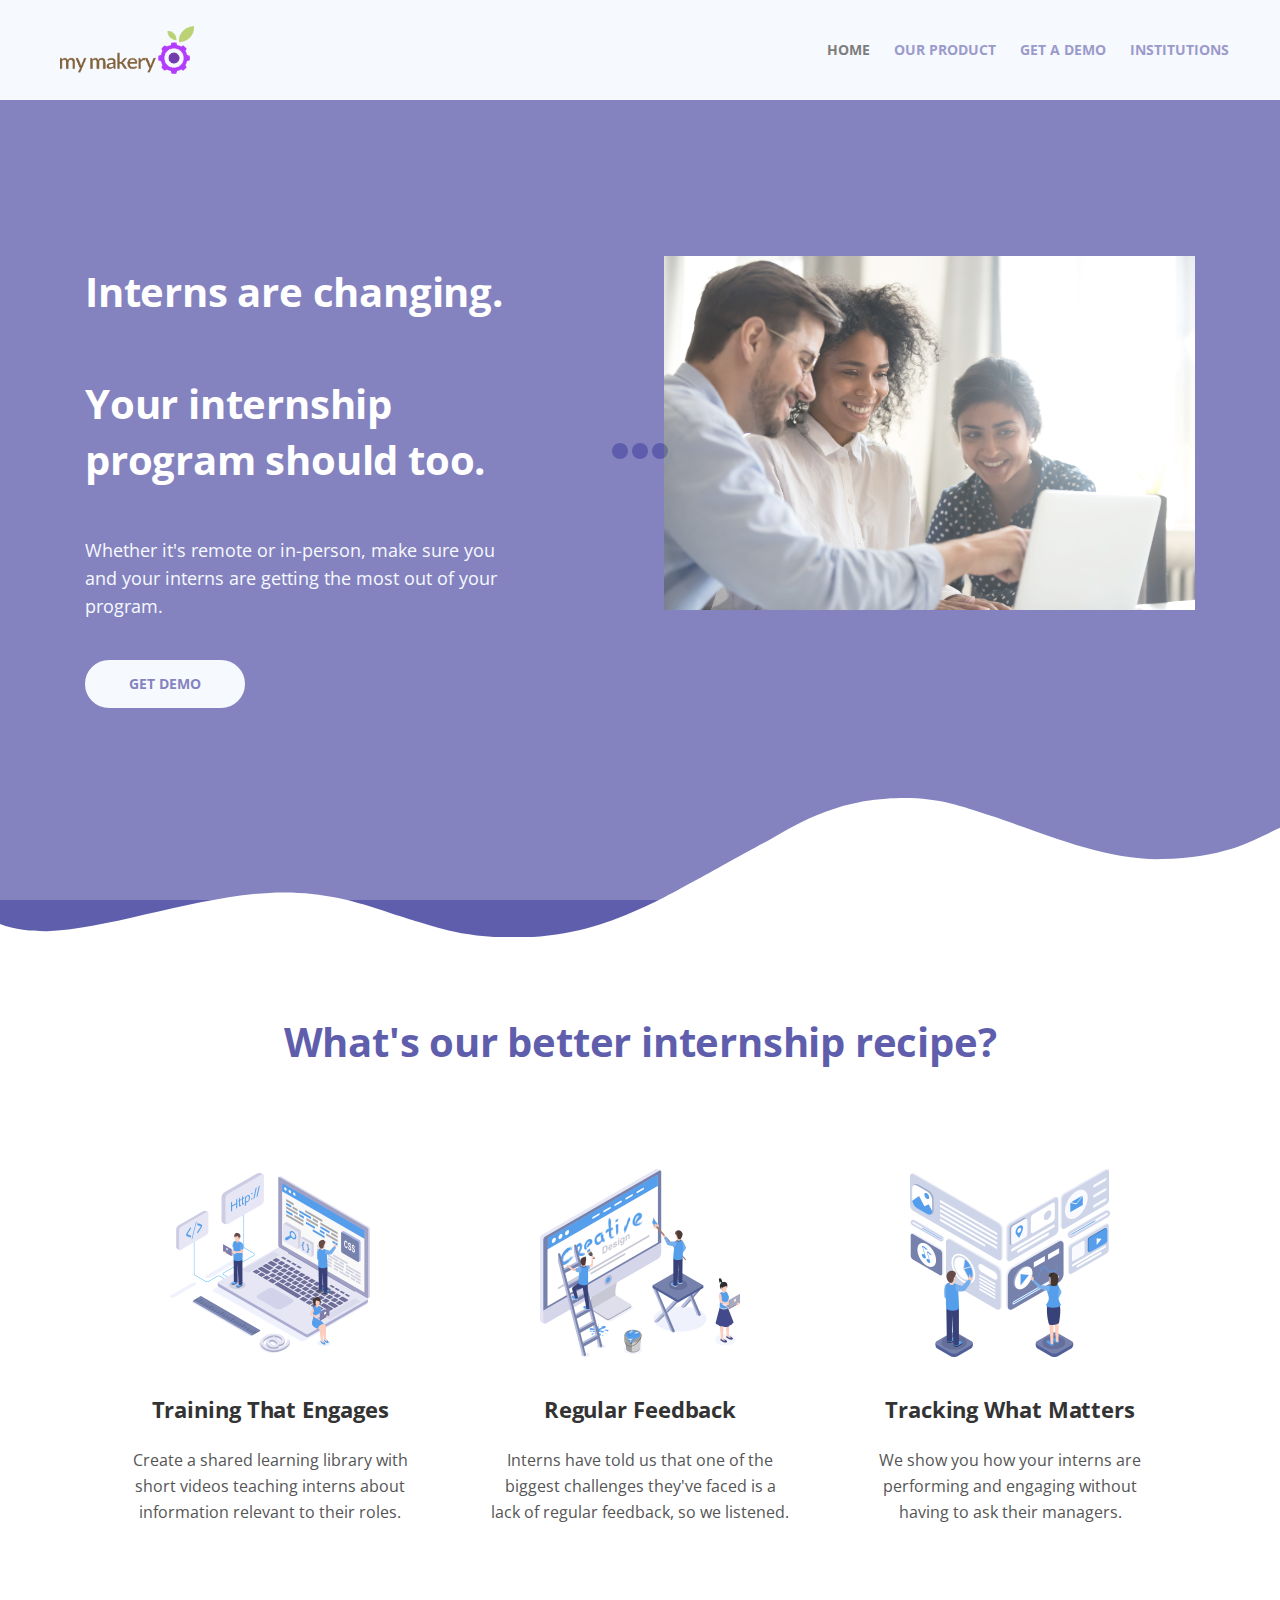
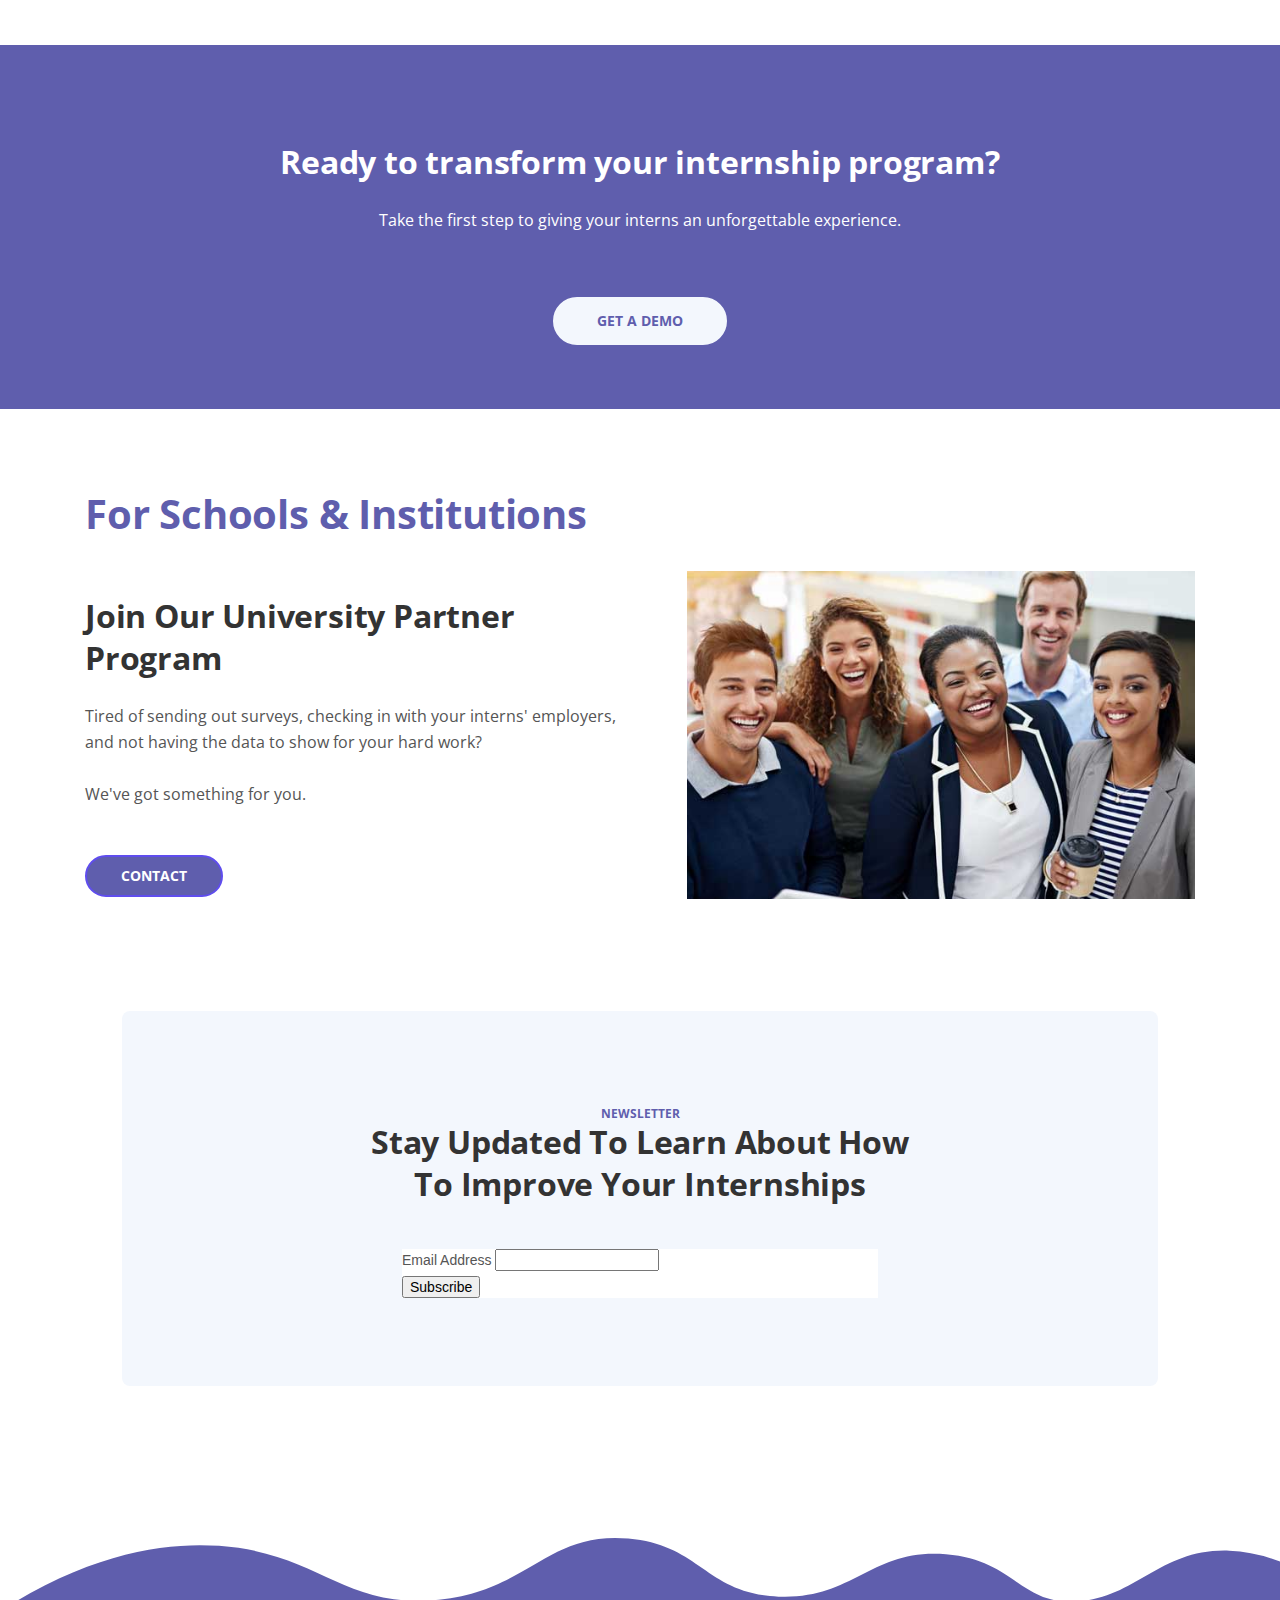
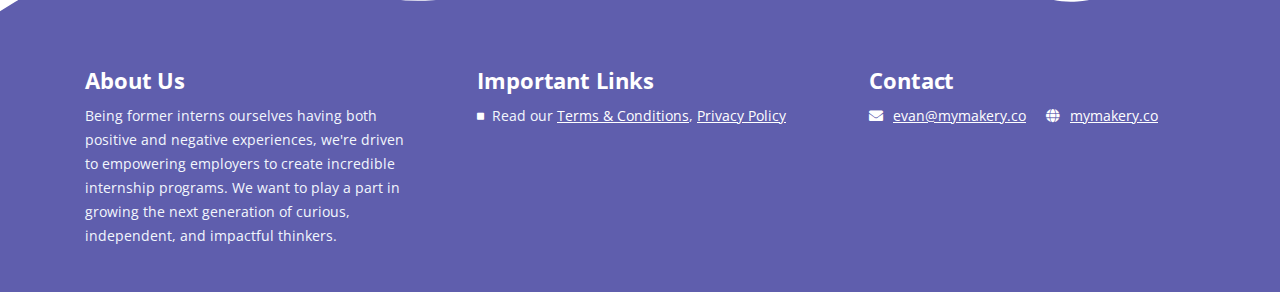
==== index.html @ d1c59707 "updated landing page layout and added new page" ====
<!DOCTYPE html>
<html lang="en">
<head>
    <meta charset="utf-8">
    <meta name="viewport" content="width=device-width, initial-scale=1, shrink-to-fit=no">

    <!-- SEO Meta Tags -->
    <meta name="description" content="My Makery is a web application that empowers employers to build incredible internship programs without sacrificing their own productivity using project based microlearning. We save HR teams money on recruiting young talent while increasing intern engagement.">
    <meta name="author" content="My Makery">

    <!-- Global site tag (gtag.js) - Google Analytics -->
    <script async src="https://www.googletagmanager.com/gtag/js?id=UA-150944284-1"></script>
    <script>
      window.dataLayer = window.dataLayer || [];
      function gtag(){dataLayer.push(arguments);}
      gtag('js', new Date());

      gtag('config', 'UA-150944284-1');
    </script>

    <!-- OG Meta Tags to improve the way the post looks when you share the page on LinkedIn, Facebook, Google+ -->
	<meta property="og:site_name" content="My Makery" /> <!-- website name -->
	<meta property="og:site" content="mymakery.co" /> <!-- website link -->
	<meta property="og:title" content="An HR Solution for Internships"/> <!-- title shown in the actual shared post -->
	<meta property="og:description" content="My Makery is a web application that empowers employers to build incredible internship programs without sacrificing their own productivity using project based microlearning. We save HR teams money on recruiting young talent while increasing intern engagement." /> <!-- description shown in the actual shared post -->
	<meta property="og:image" content="" /> <!-- image link, make sure it's jpg -->
	<meta property="og:url" content="mymakery.co" /> <!-- where do you want your post to link to -->
	<meta property="og:type" content="article" />

    <!-- Website Title -->
    <title>My Makery | Internship Management Software</title>

    <!-- Styles -->
    <link href="https://fonts.googleapis.com/css?family=Open+Sans:400,400i,700&display=swap&subset=latin-ext" rel="stylesheet">
    <link href="css/bootstrap.css" rel="stylesheet">
    <link href="css/fontawesome-all.css" rel="stylesheet">
    <link href="css/swiper.css" rel="stylesheet">
  	<link href="css/magnific-popup.css" rel="stylesheet">
  	<link href="css/styles.css" rel="stylesheet">

	<!-- Favicon  -->
    <link rel="icon" href="images/My Makery Favicon.png">
</head>
<body data-spy="scroll" data-target=".fixed-top">

    <!-- Preloader -->
	<div class="spinner-wrapper">
        <div class="spinner">
            <div class="bounce1"></div>
            <div class="bounce2"></div>
            <div class="bounce3"></div>
        </div>
    </div>
    <!-- end of preloader -->


    <!-- Navigation -->
    <nav class="navbar navbar-expand-lg navbar-dark navbar-custom fixed-top">
        <div class="container">

            <!-- Text Logo - Use this if you don't have a graphic logo -->
            <!-- <a class="navbar-brand logo-text page-scroll" href="index.html">Tivo</a> -->

            <!-- Image Logo -->
            <a class="navbar-brand logo-image" href="index.html"><img src="images/mymakerylogo.png" alt="alternative"></a>

            <!-- Mobile Menu Toggle Button -->
            <button class="navbar-toggler" type="button" data-toggle="collapse" data-target="#navbarsExampleDefault" aria-controls="navbarsExampleDefault" aria-expanded="false" aria-label="Toggle navigation">
                <span class="navbar-toggler-awesome fas fa-bars"></span>
                <span class="navbar-toggler-awesome fas fa-times"></span>
            </button>
            <!-- end of mobile menu toggle button -->

            <div class="collapse navbar-collapse" id="navbarsExampleDefault">
                <ul class="navbar-nav ml-auto">
                    <li class="nav-item">
                        <a class="nav-link page-scroll" href="#header">HOME <span class="sr-only">(current)</span></a>
                    </li>
                    <li class="nav-item">
                        <a class="nav-link page-scroll" href="#product">OUR PRODUCT</a>
                    </li>
                    <li class="nav-item">
                        <a class="nav-link page-scroll" href="https://docs.google.com/forms/d/e/1FAIpQLSdPTsqbJqR1Oydkr-O_1Sy0Uz3x-VZK2e274xGVEqbRsJ0ydg/viewform?usp=sf_link">GET A DEMO</a>
                    </li>
                    <li class="nav-item">
                        <a class="nav-link page-scroll" href="#institutions">INSTITUTIONS</a>
                    </li>

                    <!-- Dropdown Menu -->
                    <!-- <li class="nav-item dropdown">
                        <a class="nav-link dropdown-toggle page-scroll" href="#video" id="navbarDropdown" role="button" aria-haspopup="true" aria-expanded="false">VIDEO</a>
                        <div class="dropdown-menu" aria-labelledby="navbarDropdown">
                            <a class="dropdown-item" href="article-details.html"><span class="item-text">ARTICLE DETAILS</span></a>
                            <div class="dropdown-items-divide-hr"></div>
                            <a class="dropdown-item" href="terms-conditions.html"><span class="item-text">TERMS CONDITIONS</span></a>
                            <div class="dropdown-items-divide-hr"></div>
                            <a class="dropdown-item" href="privacy-policy.html"><span class="item-text">PRIVACY POLICY</span></a>
                        </div>
                    </li> -->
                    <!-- end of dropdown menu -->
                </ul>
                <!-- <span class="nav-item">
                    <a class="btn-outline-sm" href="log-in.html">LOG IN</a>
                </span> -->
            </div>
        </div> <!-- end of container -->
    </nav> <!-- end of navbar -->
    <!-- end of navigation -->


    <!-- Header -->
    <header id="header" class="header">
        <div class="header-content">
            <div class="container">
                <div class="row">
                    <div class="col-lg-6 col-xl-5">
                        <div class="text-container">
                            <!-- ADD CSS FOR THIS -->
                            <h1>Interns are changing.
                                <br>
                                <br>
                                Your internship program should too.</h1>
                            <p class="p-large">Whether it's remote or in-person,
                                               make sure you and your interns are
                                               getting the most out of your program.</p>
                            <a class="btn-solid-lg page-scroll" href="https://docs.google.com/forms/d/e/1FAIpQLSdPTsqbJqR1Oydkr-O_1Sy0Uz3x-VZK2e274xGVEqbRsJ0ydg/viewform?usp=sf_link">GET DEMO</a>
                        </div> <!-- end of text-container -->
                    </div> <!-- end of col -->
                    <div class="col-lg-6 col-xl-7">
                      <div class="image-container">
                          <img class="img-fluid" src="images/Intern Stock Photo.jpg" alt="alternative">
                      </div> <!-- end of image-container -->
                    </div> <!-- end of col -->
                </div> <!-- end of row -->
            </div> <!-- end of container -->
        </div> <!-- end of header-content -->
    </header> <!-- end of header -->
    <svg class="header-frame" data-name="Layer 1" xmlns="http://www.w3.org/2000/svg" preserveAspectRatio="none" viewBox="0 0 1920 310"><defs><style>.cls-1{fill:#5F5EAD;}</style></defs><title>header-frame</title><path class="cls-1" d="M0,283.054c22.75,12.98,53.1,15.2,70.635,14.808,92.115-2.077,238.3-79.9,354.895-79.938,59.97-.019,106.17,18.059,141.58,34,47.778,21.511,47.778,21.511,90,38.938,28.418,11.731,85.344,26.169,152.992,17.971,68.127-8.255,115.933-34.963,166.492-67.393,37.467-24.032,148.6-112.008,171.753-127.963,27.951-19.26,87.771-81.155,180.71-89.341,72.016-6.343,105.479,12.388,157.434,35.467,69.73,30.976,168.93,92.28,256.514,89.405,100.992-3.315,140.276-41.7,177-64.9V0.24H0V283.054Z"/></svg>
    <!-- end of header -->

    <!--Remote Program Section-->
    <!-- <div id="remote" class="remote">
            <div class="container">
            <div class="row">
                <div class="col-lg-6">
                    <div class="text-container">
                        <h2>Has your internship program moved remote?</h2>
                        <p>We put together a guide to help employers and interns
                            make the most of remote internships.</p>
                        <a class="btn-solid-reg page-scroll" href="RemoteInternships.html">SEE THE GUIDE</a>
                    </div>
                </div>
                <div class="col-lg-6">
                    <div class="image-container">
                        <img class="img-fluid" src="images/Happy Remote Intern.jpg" alt="alternative">
                    </div>
                </div>
            </div>
        </div>
    </div>  -->
    <!-- end of remote internship section -->

    <!-- Customers -->
    <!-- <div class="slider-1">
        <div class="container">
            <div class="row">
                <div class="col-lg-12"> -->

                    <!-- Image Slider -->
                    <!-- <div class="slider-container">
                        <div class="swiper-container image-slider">
                            <div class="swiper-wrapper">
                                <div class="swiper-slide">
                                        <img class="img-fluid" src="images/customer-logo-1.png" alt="alternative">
                                </div>
                                <div class="swiper-slide">
                                        <img class="img-fluid" src="images/customer-logo-2.png" alt="alternative">
                                </div>
                                <div class="swiper-slide">
                                        <img class="img-fluid" src="images/customer-logo-3.png" alt="alternative">
                                </div>
                                <div class="swiper-slide">
                                        <img class="img-fluid" src="images/customer-logo-4.png" alt="alternative">
                                </div>
                                <div class="swiper-slide">
                                        <img class="img-fluid" src="images/customer-logo-5.png" alt="alternative">
                                </div>
                                <div class="swiper-slide">
                                        <img class="img-fluid" src="images/customer-logo-6.png" alt="alternative">
                                </div>
                            </div>  -->
                            <!-- end of swiper-wrapper -->
                        <!-- </div>  -->
                        <!-- end of swiper container -->
                    <!-- </div>  -->
                    <!-- end of slider-container -->
                    <!-- end of image slider -->

                <!-- </div> end of col -->
            <!-- </div> end of row -->
        <!-- </div> end of container -->
    <!-- </div> end of slider-1 -->
    <!-- end of customers -->


    <!-- Description -->
    <div id="product" class="cards-1">
        <div class="container">
            <div class="row">
                <div class="col-lg-12">
                  <!-- EDIT LATER -->
                    <h1 class="h1-heading">What's our better internship recipe?</h1>
                </div> <!-- end of col -->
            </div> <!-- end of row -->
            <div class="row">
                <div class="col-lg-12">

                    <!-- Card -->
                    <div class="card">
                        <div class="card-image">
                            <img class="img-fluid" src="images/description-1.png" alt="alternative">
                        </div>
                        <div class="card-body">
                            <h4 class="card-title">Training That Engages</h4>
                            <p>Create a shared learning library with short videos
                               teaching interns about information relevant to their
                               roles.</p>
                        </div>
                    </div>
                    <!-- end of card -->

                    <!-- Card -->
                    <div class="card">
                        <div class="card-image">
                            <img class="img-fluid" src="images/description-2.png" alt="alternative">
                        </div>
                        <div class="card-body">
                            <h4 class="card-title">Regular Feedback</h4>
                            <p>Interns have told us that one of the biggest
                                challenges they've faced is a lack of regular
                                feedback, so we listened.</p>
                        </div>
                    </div>
                    <!-- end of card -->

                    <!-- Card -->
                    <div class="card">
                        <div class="card-image">
                            <img class="img-fluid" src="images/description-3.png" alt="alternative">
                        </div>
                        <div class="card-body">
                            <h4 class="card-title">Tracking What Matters</h4>
                            <p>We show you how your interns are performing
                               and engaging without having to ask their managers.</p>
                        </div>
                    </div>
                    <!-- end of card -->

                </div> <!-- end of col -->
            </div> <!-- end of row -->
        </div> <!-- end of container -->
    </div> <!-- end of cards-1 -->
    <!-- end of description -->

   <!-- Call to Action -->
     <div id="call-to-action" class="call-to-action">
       <div class="container">
        <div class="row">
          <div class="col-lg-12">
              <div class="text-container text-center">
                  <h2>Ready to transform your internship program?</h2>
                  <p>Take the first step to giving your interns an unforgettable
                      experience.</p>
                      <a class="btn-solid-lg page-scroll" href="https://docs.google.com/forms/d/e/1FAIpQLSdPTsqbJqR1Oydkr-O_1Sy0Uz3x-VZK2e274xGVEqbRsJ0ydg/viewform?usp=sf_link">GET A DEMO</a>
              </div> <!-- end of text-container -->
          </div> <!-- end of col -->
        </div>
      </div>
     </div>
   <!-- End Call to Action -->


    <!-- Details Lightboxes -->
    <!-- Details Lightbox 1 -->
	<div id="details-lightbox-1" class="lightbox-basic zoom-anim-dialog mfp-hide cards-2">
        <div class="container">
            <div class="row">
                <button title="Close (Esc)" type="button" class="mfp-close x-button">×</button>
                <div class="row">
                    <div class="col-lg-12">
                        <!-- Card-->
                        <div class="card">
                            <div class="card-body">
                                <div class="card-title">BASIC</div>
                                <div class="price"><span class="currency">$</span><span class="value">Free</span></div>
                                <div class="frequency">14 days trial</div>
                                <div class="divider"></div>
                                <ul class="list-unstyled li-space-lg">
                                    <li class="media">
                                        <i class="fas fa-check"></i><div class="media-body">Email Marketing Module</div>
                                    </li>
                                    <li class="media">
                                        <i class="fas fa-check"></i><div class="media-body">User Control Management</div>
                                    </li>
                                    <li class="media">
                                        <i class="fas fa-times"></i><div class="media-body">List Building And Cleaning</div>
                                    </li>
                                    <li class="media">
                                        <i class="fas fa-times"></i><div class="media-body">Collected Data Reports</div>
                                    </li>
                                    <li class="media">
                                        <i class="fas fa-times"></i><div class="media-body">Planning And Evaluation</div>
                                    </li>
                                </ul>
                                <div class="button-wrapper">
                                    <a class="btn-solid-reg page-scroll" href="sign-up.html">SIGN UP</a>
                                </div>
                            </div>
                        </div> <!-- end of card -->
                        <!-- end of card -->

                        <!-- Card-->
                        <div class="card">
                            <div class="card-body">
                                <div class="card-title">PROFESSIONAL</div>
                                <div class="price"><span class="currency">$</span><span class="value">49.99</span></div>
                                <div class="frequency">per intern / month</div>
                                <div class="divider"></div>
                                <ul class="list-unstyled li-space-lg">
                                    <li class="media">
                                        <i class="fas fa-check"></i><div class="media-body">Email Marketing Module</div>
                                    </li>
                                    <li class="media">
                                        <i class="fas fa-check"></i><div class="media-body">User Control Management</div>
                                    </li>
                                    <li class="media">
                                        <i class="fas fa-check"></i><div class="media-body">List Building And Cleaning</div>
                                    </li>
                                    <li class="media">
                                        <i class="fas fa-times"></i><div class="media-body">Collected Data Reports</div>
                                    </li>
                                    <li class="media">
                                        <i class="fas fa-times"></i><div class="media-body">Planning And Evaluation</div>
                                    </li>
                                </ul>
                                <div class="button-wrapper">
                                    <a class="btn-solid-reg page-scroll" href="sign-up.html">SIGN UP</a>
                                </div>
                            </div>
                        </div> <!-- end of card -->
                        <!-- end of card -->

                        <!-- Card-->
                        <div class="card">
                            <!--<div class="label">
                                <p class="best-value">Best Value</p>
                            </div> -->
                            <div class="card-body">
                                <div class="card-title">ENTERPRISE</div>
                                <div class="price"><h1>Contact Us</h1></div>
                                <div class="frequency">We'd love to hear from you.</div>
                                <div class="divider"></div>
                                <ul class="list-unstyled li-space-lg">
                                    <li class="media">
                                        <i class="fas fa-check"></i><div class="media-body">Email Marketing Module</div>
                                    </li>
                                    <li class="media">
                                        <i class="fas fa-check"></i><div class="media-body">User Control Management</div>
                                    </li>
                                    <li class="media">
                                        <i class="fas fa-check"></i><div class="media-body">List Building And Cleaning</div>
                                    </li>
                                    <li class="media">
                                        <i class="fas fa-check"></i><div class="media-body">Collected Data Reports</div>
                                    </li>
                                    <li class="media">
                                        <i class="fas fa-check"></i><div class="media-body">Planning And Evaluation</div>
                                    </li>
                                </ul>
                                <div class="button-wrapper">
                                    <a class="btn-solid-reg page-scroll" href="sign-up.html">CONTACT</a>
                                </div>
                            </div>
                        </div> <!-- end of card -->
                        <!-- end of card -->

                    </div> <!-- end of col -->
                </div> <!-- end of row -->
                <!-- <div class="col-lg-8">
                    <div class="image-container">
                        <img class="img-fluid" src="images/details-lightbox.png" alt="alternative"> -->
                    <!-- </div>  -->
                    <!-- end of image-container -->
                <!-- </div>  -->
                <!-- end of col -->
                <!-- <div class="col-lg-4">
                    <h3>List Building</h3>
                    <hr>
                    <h5>Core service</h5>
                    <p>It's very easy to start using Tivo. You just need to fill out and submit the Sign Up Form and you will receive access to the app.</p>
                    <ul class="list-unstyled li-space-lg">
                        <li class="media">
                            <i class="fas fa-square"></i><div class="media-body">List building framework</div>
                        </li>
                        <li class="media">
                            <i class="fas fa-square"></i><div class="media-body">Easy database browsing</div>
                        </li>
                        <li class="media">
                            <i class="fas fa-square"></i><div class="media-body">User administration</div>
                        </li>
                        <li class="media">
                            <i class="fas fa-square"></i><div class="media-body">Automate user signup</div>
                        </li>
                        <li class="media">
                            <i class="fas fa-square"></i><div class="media-body">Quick formatting tools</div>
                        </li>
                        <li class="media">
                            <i class="fas fa-square"></i><div class="media-body">Fast email checking</div>
                        </li>
                    </ul>
                    <a class="btn-solid-reg mfp-close" href="sign-up.html">SIGN UP</a> <a class="btn-outline-reg mfp-close as-button" href="#screenshots">BACK</a>
                </div>  -->
                <!-- end of col -->
            </div>
            <!-- end of row -->
        </div>
        <!-- end of container -->
    </div>
    <!-- end of lightbox-basic -->
    <!-- end of details lightbox 1 -->

    <!-- Details Lightbox 2 -->
	<div id="details-lightbox-2" class="lightbox-basic zoom-anim-dialog mfp-hide">
        <div class="container">
            <div class="row">
                <button title="Close (Esc)" type="button" class="mfp-close x-button">×</button>
                <div class="col-lg-8">
                    <div class="image-container">
                        <img class="img-fluid" src="images/details-lightbox.png" alt="alternative">
                    </div> <!-- end of image-container -->
                </div> <!-- end of col -->
                <div class="col-lg-4">
                    <h3>Campaign Monitoring</h3>
                    <hr>
                    <h5>Core service</h5>
                    <p>It's very easy to start using Tivo. You just need to fill out and submit the Sign Up Form and you will receive access to the app.</p>
                    <ul class="list-unstyled li-space-lg">
                        <li class="media">
                            <i class="fas fa-square"></i><div class="media-body">List building framework</div>
                        </li>
                        <li class="media">
                            <i class="fas fa-square"></i><div class="media-body">Easy database browsing</div>
                        </li>
                        <li class="media">
                            <i class="fas fa-square"></i><div class="media-body">User administration</div>
                        </li>
                        <li class="media">
                            <i class="fas fa-square"></i><div class="media-body">Automate user signup</div>
                        </li>
                        <li class="media">
                            <i class="fas fa-square"></i><div class="media-body">Quick formatting tools</div>
                        </li>
                        <li class="media">
                            <i class="fas fa-square"></i><div class="media-body">Fast email checking</div>
                        </li>
                    </ul>
                    <a class="btn-solid-reg mfp-close" href="sign-up.html">SIGN UP</a> <a class="btn-outline-reg mfp-close as-button" href="#screenshots">BACK</a>
                </div> <!-- end of col -->
            </div> <!-- end of row -->
        </div> <!-- end of container -->
    </div> <!-- end of lightbox-basic -->
    <!-- end of details lightbox 2 -->

    <!-- Details Lightbox 3 -->
	<div id="details-lightbox-3" class="lightbox-basic zoom-anim-dialog mfp-hide">
        <div class="container">
            <div class="row">
                <button title="Close (Esc)" type="button" class="mfp-close x-button">×</button>
                <div class="col-lg-8">
                    <div class="image-container">
                        <img class="img-fluid" src="images/details-lightbox.png" alt="alternative">
                    </div> <!-- end of image-container -->
                </div> <!-- end of col -->
                <div class="col-lg-4">
                    <h3>Analytics Tools</h3>
                    <hr>
                    <h5>Core service</h5>
                    <p>It's very easy to start using Tivo. You just need to fill out and submit the Sign Up Form and you will receive access to the app.</p>
                    <ul class="list-unstyled li-space-lg">
                        <li class="media">
                            <i class="fas fa-square"></i><div class="media-body">List building framework</div>
                        </li>
                        <li class="media">
                            <i class="fas fa-square"></i><div class="media-body">Easy database browsing</div>
                        </li>
                        <li class="media">
                            <i class="fas fa-square"></i><div class="media-body">User administration</div>
                        </li>
                        <li class="media">
                            <i class="fas fa-square"></i><div class="media-body">Automate user signup</div>
                        </li>
                        <li class="media">
                            <i class="fas fa-square"></i><div class="media-body">Quick formatting tools</div>
                        </li>
                        <li class="media">
                            <i class="fas fa-square"></i><div class="media-body">Fast email checking</div>
                        </li>
                    </ul>
                    <a class="btn-solid-reg mfp-close" href="sign-up.html">GET A DEMO</a> <a class="btn-outline-reg mfp-close as-button" href="#screenshots">BACK</a>
                </div> <!-- end of col -->
            </div> <!-- end of row -->
        </div> <!-- end of container -->
    </div> <!-- end of lightbox-basic -->
    <!-- end of details lightbox 3 -->
    <!-- end of details lightboxes -->


    <!-- Pricing -->
    <!-- <div id="pricing" class="cards-2">
        <div class="container">
            <div class="row">
                <div class="col-lg-12"> -->
                    <!-- <div class="above-heading">PRICING & PLANS</div> -->
                    <!-- <h1 class="h1-heading">Pricing & Plans</h1>
                </div>  -->
                <!-- end of col -->
            <!-- </div>  -->
            <!-- end of row -->
            <!-- <div class="row">
                <div class="col-lg-12"> -->

                    <!-- Card-->
                    <!-- <div class="card">
                        <div class="card-body">
                            <div class="card-title">PROFESSIONAL</div>
                            <div class="price"><span class="currency">$</span><span class="value">49.99</span></div>
                            <div class="frequency">per intern / month</div>
                            <div class="divider"></div>
                            <ul class="list-unstyled li-space-lg">
                              <li class="media">
                                  <i class="fas fa-check"></i><div class="media-body">Project Library</div>
                              </li>
                              <li class="media">
                                  <i class="fas fa-check"></i><div class="media-body">Customizeable Project Dashboards</div>
                              </li>
                              <li class="media">
                                  <i class="fas fa-check"></i><div class="media-body">Real Time Internship Analytics</div>
                              </li>
                              <li class="media">
                                  <i class="fas fa-check"></i><div class="media-body">Unlimited Projects</div>
                              </li>
                              <li class="media">
                                  <i class="fas fa-times"></i><div class="media-body">30+ Interns</div>
                              </li>
                            </ul>
                            <div class="button-wrapper">
                                <a class="btn-solid-reg page-scroll" href="https://docs.google.com/forms/d/e/1FAIpQLSdPTsqbJqR1Oydkr-O_1Sy0Uz3x-VZK2e274xGVEqbRsJ0ydg/viewform?usp=sf_link">START FOR FREE</a>
                            </div>
                        </div>
                    </div>  -->
                    <!-- end of card -->
                    <!-- end of card -->

                    <!-- Card-->
                    <!-- <div class="card"> -->
                        <!-- <div class="label">
                            <p class="best-value">Best Value</p>
                        </div> -->
                        <!-- <div class="card-body">
                            <div class="card-title">ENTERPRISE</div>
                            <div class="price"><h1>Contact Us</h1></div>
                            <div class="frequency">We'd love to hear from you.</div>
                            <div class="divider"></div>
                            <ul class="list-unstyled li-space-lg">
                                <li class="media">
                                    <i class="fas fa-check"></i><div class="media-body">Project Library</div>
                                </li>
                                <li class="media">
                                    <i class="fas fa-check"></i><div class="media-body">Customizeable Project Dashboards</div>
                                </li>
                                <li class="media">
                                    <i class="fas fa-check"></i><div class="media-body">Real Time Internship Analytics</div>
                                </li>
                                <li class="media">
                                    <i class="fas fa-check"></i><div class="media-body">Unlimited Projects</div>
                                </li>
                                <li class="media">
                                    <i class="fas fa-check"></i><div class="media-body">30+ Interns</div>
                                </li>
                            </ul>
                            <div class="button-wrapper">
                                <a class="btn-solid-reg page-scroll" href="https://docs.google.com/forms/d/e/1FAIpQLSdPTsqbJqR1Oydkr-O_1Sy0Uz3x-VZK2e274xGVEqbRsJ0ydg/viewform?usp=sf_link">CONTACT</a>
                            </div>
                        </div>
                    </div>  -->
                    <!-- end of card -->
                    <!-- end of card -->
                    <!-- <div class="card">
                        <div class="card-body">
                            <div class="card-title">INSTITUTION</div>
                            <div class="price"><span class="value"><h1>Contact Us</h1></span></div>
                            <div class="frequency">Revolutionize your program.</div>
                            <div class="divider"></div>
                            <ul class="list-unstyled li-space-lg">
                              <li class="media">
                                  <i class="fas fa-check"></i><div class="media-body">Project Library</div>
                              </li>
                              <li class="media">
                                  <i class="fas fa-check"></i><div class="media-body">Customizeable Project Dashboards</div>
                              </li>
                              <li class="media">
                                  <i class="fas fa-check"></i><div class="media-body">Real Time Internship Analytics</div>
                              </li>
                              <li class="media">
                                  <i class="fas fa-times"></i><div class="media-body">Unlimited Projects</div>
                              </li>
                              <li class="media">
                                  <i class="fas fa-times"></i><div class="media-body">30+ Interns</div>
                              </li>
                            </ul>
                            <div class="button-wrapper">
                                <a class="btn-solid-reg page-scroll" href="https://docs.google.com/forms/d/e/1FAIpQLSeMYriOw0aM7jVmE6z2gyJ8vcNm9kzGhzzKAotsDw9a7_MXmw/viewform?usp=sf_link">CONTACT</a>
                            </div>
                        </div>
                    </div>  -->
                    <!-- end of card -->
                    <!-- end of card -->

                <!-- </div>  -->
                <!-- end of col -->
            <!-- </div> -->
             <!-- end of row -->
        <!-- </div>  -->
        <!-- end of container -->
    <!-- </div>  -->
    <!-- end of cards-2 -->
    <!-- end of pricing -->


    <!-- Details -->
    <div id="institutions" class="institutions">
            <div class="container">
              <div class="row">
              <div class="col-lg-12">
                  <h1 class="h1-heading">For Schools & Institutions</h1>
              </div> <!-- end of col -->
            </div>
            <div class="row">
                <div class="col-lg-6">
                    <div class="text-container">
                        <h2>Join Our University Partner Program</h2>
                        <p>Tired of sending out surveys, checking in with your interns'
                           employers, and not having the data to show for your hard work?
                           <br>
                           <br>
                           We've got something for you.</p>
                        <a class="btn-solid-reg" href="https://docs.google.com/forms/d/e/1FAIpQLSeMYriOw0aM7jVmE6z2gyJ8vcNm9kzGhzzKAotsDw9a7_MXmw/viewform?usp=sf_link">CONTACT</a>
                    </div> <!-- end of text-container -->
                </div> <!-- end of col -->
                <div class="col-lg-6">
                    <div class="image-container">
                        <img class="img-fluid" src="images/University Partner Program.jpg" alt="alternative">
                    </div> <!-- end of image-container -->
                </div> <!-- end of col -->
            </div> <!-- end of row -->
        </div> <!-- end of container -->
    </div> <!-- end of basic-1 -->
    <!-- end of details -->


    <!-- Video -->
    <!-- <div id="video" class="basic-2">
        <div class="container">
            <div class="row">
                <div class="col-lg-12"> -->

                    <!-- Video Preview -->
                    <!-- <div class="image-container">
                        <div class="video-wrapper">
                            <a class="popup-youtube" href="https://www.youtube.com/watch?v=fLCjQJCekTs" data-effect="fadeIn">
                                <img class="img-fluid" src="images/video-image.png" alt="alternative">
                                <span class="video-play-button">
                                    <span></span>
                                </span>
                            </a>
                        </div>  -->
                        <!-- end of video-wrapper -->
                    <!-- </div>  -->
                    <!-- end of image-container -->
                    <!-- end of video preview -->

                    <!-- <div class="p-heading">What better way to show off Tivo marketing automation saas app than presenting you some great situations of each module and tool available to users in a video</div>
                </div>  -->
                <!-- end of col -->
            <!-- </div>  -->
            <!-- end of row -->
        <!-- </div>  -->
        <!-- end of container -->
    <!-- </div>  -->
    <!-- end of basic-2 -->
    <!-- end of video -->

    <!-- Testimonials -->
    <!-- <div class="slider-2">
        <div class="container">
            <div class="row">
                <div class="col-lg-12"> -->

                    <!-- Text Slider -->
                    <!-- <div class="slider-container">
                        <div class="swiper-container text-slider">
                            <div class="swiper-wrapper"> -->

                                <!-- Slide -->
                                <!-- <div class="swiper-slide">
                                    <div class="image-wrapper">
                                        <img class="img-fluid" src="images/testimonial-1.jpg" alt="alternative">
                                    </div> -->
                                    <!-- end of image-wrapper -->
                                    <!-- <div class="text-wrapper">
                                        <div class="testimonial-text">I started to use Tivo with the free trial about a year ago and never stopped since then. It does all the repeating marketing tasks and allows me to focus on core development activities like new product research and design. I love it and recommend it to everyone.</div>
                                        <div class="testimonial-author">Jude Thorn - Online Marketer</div>
                                    </div>  -->
                                    <!-- end of text-wrapper -->
                                <!-- </div>  -->
                                <!-- end of swiper-slide -->
                                <!-- end of slide -->

                                <!-- Slide -->
                                <!-- <div class="swiper-slide">
                                    <div class="image-wrapper">
                                        <img class="img-fluid" src="images/testimonial-2.jpg" alt="alternative">
                                    </div>  -->
                                    <!-- end of image-wrapper -->
                                    <!-- <div class="text-wrapper">
                                        <div class="testimonial-text">Awesome features for the money. I never thought such a low ammount of money would bring me so many leads per month. Before Tivo I used the services of an agency which cost 10x more and delivered far less. Highly recommended to marketers focused on results.</div>
                                        <div class="testimonial-author">Roy Smith - Developer</div>
                                    </div>  -->
                                    <!-- end of text-wrapper -->
                                <!-- </div>  -->
                                <!-- end of swiper-slide -->
                                <!-- end of slide -->

                                <!-- Slide -->
                                <!-- <div class="swiper-slide">
                                    <div class="image-wrapper">
                                        <img class="img-fluid" src="images/testimonial-3.jpg" alt="alternative">
                                    </div>  -->
                                    <!-- end of image-wrapper -->
                                    <!-- <div class="text-wrapper">
                                        <div class="testimonial-text">Tivo is the best marketing automation app for small and medium sized business. It understands the mindset of young entrepreneurs and provides the necessary data for wise marketing decisions. Just give it a try and you will definitely not regret spending your time.</div>
                                        <div class="testimonial-author">Marsha Singer - Online Marketer</div>
                                    </div>  -->
                                    <!-- end of text-wrapper -->
                                <!-- </div>  -->
                                <!-- end of swiper-slide -->
                                <!-- end of slide -->

                                <!-- Slide -->
                                <!-- <div class="swiper-slide">
                                    <div class="image-wrapper">
                                        <img class="img-fluid" src="images/testimonial-4.jpg" alt="alternative">
                                    </div>  -->
                                    <!-- end of image-wrapper -->
                                    <!-- <div class="text-wrapper">
                                        <div class="testimonial-text">Tivo is one of the greatest marketing automation apps out there. I especially love the Reporting Tools module because it gives me such a great amount of information based on little amounts of input gathered in just few weeks of light weight usage. Recommended!</div>
                                        <div class="testimonial-author">Ronda Louis - Online Marketer</div>
                                    </div>  -->
                                    <!-- end of text-wrapper -->
                                <!-- </div>  -->
                                <!-- end of swiper-slide -->
                                <!-- end of slide -->

                            <!-- </div>  -->
                            <!-- end of swiper-wrapper -->

                            <!-- Add Arrows -->
                            <!-- <div class="swiper-button-next"></div>
                            <div class="swiper-button-prev"></div> -->
                            <!-- end of add arrows -->

                        <!-- </div>  -->
                        <!-- end of swiper-container -->
                    <!-- </div>  -->
                    <!-- end of slider-container -->
                    <!-- end of text slider -->

                <!-- </div>  -->
                <!-- end of col -->
            <!-- </div>  -->
            <!-- end of row -->
        <!-- </div>  -->
        <!-- end of container -->
    <!-- </div>  -->
    <!-- end of slider-2 -->
    <!-- end of testimonials -->


    <!-- Newsletter -->
    <div class="form">
        <div class="container">
            <div class="row">
                <div class="col-lg-12">
                    <div class="text-container">
                        <div class="above-heading">NEWSLETTER</div>
                        <h2>Stay Updated To Learn About How To Improve Your Internships</h2>

                        <!-- Newsletter Form -->
                        <form id="newsletterForm" data-toggle="validator" data-focus="false">

                            <!-- <div class="form-group">
                                <input type="email" class="form-control-input" id="nemail" required>
                                <label class="label-control" for="nemail">Email</label>
                                <div class="help-block with-errors"></div>
                            </div>
                            <div class="form-group checkbox">
                                <input type="checkbox" id="nterms" value="Agreed-to-Terms" required></a>
                                <div class="help-block with-errors"></div>
                            </div>
                            <div class="form-group"> -->

  <!-- Begin Mailchimp Signup Form -->
<link href="//cdn-images.mailchimp.com/embedcode/classic-10_7.css" rel="stylesheet" type="text/css">
<style type="text/css">
	#mc_embed_signup{background:#fff; clear:left; font:14px Helvetica,Arial,sans-serif; }
	/* Add your own Mailchimp form style overrides in your site stylesheet or in this style block.
	   We recommend moving this block and the preceding CSS link to the HEAD of your HTML file. */
</style>
<div id="mc_embed_signup">
<form action="https://mymakery.us3.list-manage.com/subscribe/post?u=bf7a864ff790da085204d0a13&amp;id=1bbfc142ea" method="post" id="mc-embedded-subscribe-form" name="mc-embedded-subscribe-form" class="validate" target="_blank" novalidate>
    <div id="mc_embed_signup_scroll">

<div class="mc-field-group">
	<label for="mce-EMAIL">Email Address </label>
	<input type="email" value="" name="EMAIL" class="required email" id="mce-EMAIL">
</div>
	<div id="mce-responses" class="clear">
		<div class="response" id="mce-error-response" style="display:none"></div>
		<div class="response" id="mce-success-response" style="display:none"></div>
	</div>    <!-- real people should not fill this in and expect good things - do not remove this or risk form bot signups-->
    <div style="position: absolute; left: -5000px;" aria-hidden="true"><input type="text" name="b_bf7a864ff790da085204d0a13_1bbfc142ea" tabindex="-1" value=""></div>
    <div class="clear"><input type="submit" value="Subscribe" name="subscribe" id="mc-embedded-subscribe" class="button"></div>
    </div>
</form>
</div>
<script type='text/javascript' src='//s3.amazonaws.com/downloads.mailchimp.com/js/mc-validate.js'></script><script type='text/javascript'>(function($) {window.fnames = new Array(); window.ftypes = new Array();fnames[0]='EMAIL';ftypes[0]='email';}(jQuery));var $mcj = jQuery.noConflict(true);</script>
<!--End mc_embed_signup-->
                            </div>
                            <div class="form-message">
                                <div id="nmsgSubmit" class="h3 text-center hidden"></div>
                            </div>
                        </form>
                        <!-- end of newsletter form -->

                    </div> <!-- end of text-container -->
                </div> <!-- end of col -->
            </div> <!-- end of row -->
            <!-- <div class="row">
                <div class="col-lg-12">
                    <div class="icon-container">
                        <span class="fa-stack">
                            <a href="#your-link">
                                <i class="fas fa-circle fa-stack-2x"></i>
                                <i class="fab fa-facebook-f fa-stack-1x"></i>
                            </a>
                        </span>
                        <span class="fa-stack">
                            <a href="#your-link">
                                <i class="fas fa-circle fa-stack-2x"></i>
                                <i class="fab fa-twitter fa-stack-1x"></i>
                            </a>
                        </span>
                        <span class="fa-stack">
                            <a href="#your-link">
                                <i class="fas fa-circle fa-stack-2x"></i>
                                <i class="fab fa-pinterest-p fa-stack-1x"></i>
                            </a>
                        </span>
                        <span class="fa-stack">
                            <a href="#your-link">
                                <i class="fas fa-circle fa-stack-2x"></i>
                                <i class="fab fa-instagram fa-stack-1x"></i>
                            </a>
                        </span>
                        <span class="fa-stack">
                            <a href="#your-link">
                                <i class="fas fa-circle fa-stack-2x"></i>
                                <i class="fab fa-linkedin-in fa-stack-1x"></i>
                            </a>
                        </span>
                    </div>  -->
                    <!-- end of col -->
                <!-- </div>  -->
                <!-- end of col -->
            <!-- </div>  -->
            <!-- end of row -->
        </div> <!-- end of container -->
    </div> <!-- end of form -->
    <!-- end of newsletter -->

    <!-- Footer -->
    <svg class="footer-frame" data-name="Layer 2" xmlns="http://www.w3.org/2000/svg" preserveAspectRatio="none" viewBox="0 0 1920 79"><defs><style>.cls-2{fill:#5F5EAD;}</style></defs><title>footer-frame</title><path class="cls-2" d="M0,72.427C143,12.138,255.5,4.577,328.644,7.943c147.721,6.8,183.881,60.242,320.83,53.737,143-6.793,167.826-68.128,293-60.9,109.095,6.3,115.68,54.364,225.251,57.319,113.58,3.064,138.8-47.711,251.189-41.8,104.012,5.474,109.713,50.4,197.369,46.572,89.549-3.91,124.375-52.563,227.622-50.155A338.646,338.646,0,0,1,1920,23.467V79.75H0V72.427Z" transform="translate(0 -0.188)"/></svg>
    <div class="footer">
        <div class="container">
            <div class="row">
                <div class="col-md-4">
                    <div class="footer-col first">
                        <h4>About Us</h4>
                        <p class="p-small">Being former interns ourselves having both positive and negative experiences, we're driven to empowering employers to create incredible internship programs. We want to play a part in growing the next generation of curious, independent, and impactful thinkers.</p>
                    </div>
                </div> <!-- end of col -->
                <div class="col-md-4">
                    <div class="footer-col middle">
                        <h4>Important Links</h4>
                        <ul class="list-unstyled li-space-lg p-small">
                            <li class="media">
                                <i class="fas fa-square"></i>
                                <div class="media-body">Read our <a class="white" href="">Terms & Conditions</a>, <a class="white" href="">Privacy Policy</a></div>
                            </li>
                        </ul>
                    </div>
                </div> <!-- end of col -->
                <div class="col-md-4">
                    <div class="footer-col last">
                        <h4>Contact</h4>
                        <ul class="list-unstyled li-space-lg p-small">
                            <!-- <li class="media">
                                <i class="fas fa-map-marker-alt"></i>
                                <div class="media-body">22 Innovative, San Francisco, CA 94043, US</div>
                            </li> -->
                            <li class="media">
                                <i class="fas fa-envelope"></i>
                                <div class="media-body"><a class="white" href="mailto:priya@mymakery.co">evan@mymakery.co</a> <i class="fas fa-globe"></i><a class="white" href="#your-link">mymakery.co</a></div>
                            </li>
                        </ul>
                    </div>
                </div> <!-- end of col -->
            </div> <!-- end of row -->
        </div> <!-- end of container -->
    </div> <!-- end of footer -->
    <!-- end of footer -->


    <!-- Copyright -->
    <!-- <div class="copyright">
        <div class="container">
            <div class="row">
                <div class="col-lg-12">
                    <p class="p-small">Copyright © Tivo - SaaS App HTML Landing Page Template by <a href="https://inovatik.com">Inovatik</a></p>
                </div>  -->
                <!-- end of col -->
            <!-- </div>  -->
            <!-- enf of row -->
        <!-- </div>  -->
        <!-- end of container -->
    <!-- </div>  -->
    <!-- end of copyright -->
    <!-- end of copyright -->


    <!-- Scripts -->
    <script src="js/jquery.min.js"></script> <!-- jQuery for Bootstrap's JavaScript plugins -->
    <script src="js/popper.min.js"></script> <!-- Popper tooltip library for Bootstrap -->
    <script src="js/bootstrap.min.js"></script> <!-- Bootstrap framework -->
    <script src="js/jquery.easing.min.js"></script> <!-- jQuery Easing for smooth scrolling between anchors -->
    <script src="js/swiper.min.js"></script> <!-- Swiper for image and text sliders -->
    <script src="js/jquery.magnific-popup.js"></script> <!-- Magnific Popup for lightboxes -->
    <script src="js/validator.min.js"></script> <!-- Validator.js - Bootstrap plugin that validates forms -->
    <script src="js/scripts.js"></script> <!-- Custom scripts -->

    <!-- Start of HubSpot Embed Code -->
    <script type="text/javascript" id="hs-script-loader" async defer src="//js.hs-scripts.com/6909954.js"></script>
    <!-- End of HubSpot Embed Code -->
</body>
</html>
---- css/styles.css ----
/* Template: Tivo - SaaS App HTML Landing Page Template
   Author: Inovatik
   Created: Sep 2019
   Description: Master CSS file
*/

/*****************************************
Table Of Contents:

01. General Styles
02. Preloader
03. Navigation
04. Header
05. Customers
06. Description
07. Features
08. Details Lightboxes
09. Details
10. Video
11. Pricing
12. Testimonials
13. Newsletter
14. Footer
15. Copyright
16. Back To Top Button
17. Extra Pages
18. Sign Up and Log In Pages
19. Media Queries
******************************************/

/*****************************************
Colors:
- Backgrounds, buttons, bullets, icons - blue #5F5EAD
- Backgrounds, light button, light body text - light gray #f3f7fd
- Purple - #5F5EAD
- Headings text - black #333
- Body text - dark gray #555
******************************************/


/******************************/
/*     01. General Styles     */
/******************************/
body,
html {
    width: 100%;
	height: 100%;
}

body, p {
	color: #555;
	font: 400 1rem/1.625rem "Open Sans", sans-serif;;
}

.p-large {
	font: 400 1.125rem/1.75rem "Open Sans", sans-serif;
}

.p-small {
	font: 400 0.875rem/1.5rem "Open Sans", sans-serif;
}

h1 {
	color: #333;
	font: 700 2.5rem/3.125rem "Open Sans", sans-serif;
	letter-spacing: -0.2px;
}

h2 {
	color: #333;
	font: 700 2rem/2.625rem "Open Sans", sans-serif;
	letter-spacing: -0.2px;
}

h3 {
	color: #333;
	font: 700 1.625rem/2.125rem "Open Sans", sans-serif;
	letter-spacing: -0.2px;
}

h4 {
	color: #333;
	font: 700 1.375rem/1.75rem "Open Sans", sans-serif;
	letter-spacing: -0.1px;
}

h5 {
	color: #333;
	font: 700 1.125rem/1.5rem "Open Sans", sans-serif;
	letter-spacing: -0.1px;
}

h6 {
	color: #333;
	font: 700 1rem/1.375rem "Open Sans", sans-serif;
	letter-spacing: -0.1px;
}

.above-heading {
	color: #5F5EAD;
	font: 700 0.75rem/0.875rem "Open Sans", sans-serif;
	text-align: center;
}

.p-heading {
	margin-bottom: 3.25rem;
}

.testimonial-text {
	font: italic 400 1rem/1.625rem "Open Sans", sans-serif;
}

.testimonial-author {
	font: 700 1rem/1.625rem "Open Sans", sans-serif;
	letter-spacing: -0.1px;
}

.li-space-lg li {
	margin-bottom: 0.375rem;
}

.indent {
	padding-left: 1.25rem;
}

a {
	color: #555;
	text-decoration: underline;
}

a:hover {
	color: #555;
	text-decoration: underline;
}

a.white {
	color: #fff;
}

.decorative-line {
	display: block;
	width: 5rem;
	height: 0.5rem;
	margin-right: auto;
	margin-left: auto;
}

.blue {
	color: #5f4dee;
}

.btn-solid-reg {
	display: inline-block;
	padding: 1.1875rem 2.125rem 1.1875rem 2.125rem;
	border: 0.125rem solid #5f4dee;
	border-radius: 2rem;
	background-color: #5F5EAD;
	color: #fff;
	font: 700 0.875rem/0 "Open Sans", sans-serif;
	text-decoration: none;
	transition: all 0.2s;
}

.btn-solid-reg:hover {
	background-color: transparent;
	color: #5F5EAD;
	text-decoration: none;
}

.btn-solid-lg {
	display: inline-block;
	padding: 1.375rem 2.625rem 1.375rem 2.625rem;
	border: 0.125rem solid #5F5EAD;
	border-radius: 2rem;
	background-color: #5F5EAD;
	color: #fff;
	font: 700 0.875rem/0 "Open Sans", sans-serif;
	text-decoration: none;
	transition: all 0.2s;
}

.btn-solid-lg:hover {
	background-color: transparent;
	color: #5F5EAD;
	text-decoration: none;
}

.btn-outline-reg {
	display: inline-block;
	padding: 1.1875rem 2.125rem 1.1875rem 2.125rem;
	border: 0.125rem solid #5F5EAD;
	border-radius: 2rem;
	background-color: transparent;
	color: #5F5EAD;
	font: 700 0.875rem/0 "Open Sans", sans-serif;
	text-decoration: none;
	transition: all 0.2s;
}

.btn-outline-reg:hover {
	background-color: #5F5EAD;
	color: #fff;
	text-decoration: none;
}

.btn-outline-lg {
	display: inline-block;
	padding: 1.375rem 2.625rem 1.375rem 2.625rem;
	border: 0.125rem solid #5F5EAD;
	border-radius: 2rem;
	background-color: transparent;
	color: #5F5EAD;
	font: 700 0.875rem/0 "Open Sans", sans-serif;
	text-decoration: none;
	transition: all 0.2s;
}

.btn-outline-lg:hover {
	background-color: #5F5EAD;
	color: #fff;
	text-decoration: none;
}

.btn-outline-sm {
	display: inline-block;
	padding: 0.875rem 1.5rem 0.875rem 1.5rem;
	border: 0.125rem solid #5F5EAD;
	border-radius: 2rem;
	background-color: transparent;
	color: #5F5EAD;
	font: 700 0.875rem/0 "Open Sans", sans-serif;
	text-decoration: none;
	transition: all 0.2s;
}

.btn-outline-sm:hover {
	background-color: #5F5EAD;
	color: #fff;
	text-decoration: none;
}

.form-group {
	position: relative;
	margin-bottom: 1.25rem;
}

.form-group.has-error.has-danger {
	margin-bottom: 0.625rem;
}

.form-group.has-error.has-danger .help-block.with-errors ul {
	margin-top: 0.375rem;
}

.label-control {
	position: absolute;
	top: 0.87rem;
	left: 1.25rem;
	color: #555;
	opacity: 1;
	font: 400 0.875rem/1.375rem "Open Sans", sans-serif;
	cursor: text;
	transition: all 0.2s ease;
}

/* IE10+ hack to solve lower label text position compared to the rest of the browsers */
@media screen and (-ms-high-contrast: active), screen and (-ms-high-contrast: none) {
	.label-control {
		top: 0.9375rem;
	}
}

.form-control-input:focus + .label-control,
.form-control-input.notEmpty + .label-control,
.form-control-textarea:focus + .label-control,
.form-control-textarea.notEmpty + .label-control {
	top: 0.125rem;
	opacity: 1;
	font-size: 0.75rem;
	font-weight: 700;
}

.form-control-input,
.form-control-select {
	display: block; /* needed for proper display of the label in Firefox, IE, Edge */
	width: 100%;
	padding-top: 1.0625rem;
	padding-bottom: 0.0625rem;
	padding-left: 1.25rem;
	border: 1px solid #c4d8dc;
	border-radius: 0.25rem;
	background-color: #fff;
	color: #555;
	font: 400 0.875rem/1.875rem "Open Sans", sans-serif;
	transition: all 0.2s;
	-webkit-appearance: none; /* removes inner shadow on form inputs on ios safari */
}

.form-control-select {
	padding-top: 0.5rem;
	padding-bottom: 0.5rem;
	height: 3rem;
}

/* IE10+ hack to solve lower label text position compared to the rest of the browsers */
@media screen and (-ms-high-contrast: active), screen and (-ms-high-contrast: none) {
	.form-control-input {
		padding-top: 1.25rem;
		padding-bottom: 0.75rem;
		line-height: 1.75rem;
	}

	.form-control-select {
		padding-top: 0.875rem;
		padding-bottom: 0.75rem;
		height: 3.125rem;
		line-height: 2.125rem;
	}
}

select {
    /* you should keep these first rules in place to maintain cross-browser behavior */
    -webkit-appearance: none;
	-moz-appearance: none;
	-ms-appearance: none;
    -o-appearance: none;
    appearance: none;
    background-image: url('../images/down-arrow.png');
    background-position: 96% 50%;
    background-repeat: no-repeat;
    outline: none;
}

select::-ms-expand {
    display: none; /* removes the ugly default down arrow on select form field in IE11 */
}

.form-control-textarea {
	display: block; /* used to eliminate a bottom gap difference between Chrome and IE/FF */
	width: 100%;
	height: 8rem; /* used instead of html rows to normalize height between Chrome and IE/FF */
	padding-top: 1.25rem;
	padding-left: 1.3125rem;
	border: 1px solid #c4d8dc;
	border-radius: 0.25rem;
	background-color: #fff;
	color: #555;
	font: 400 0.875rem/1.75rem "Open Sans", sans-serif;
	transition: all 0.2s;
}

.form-control-input:focus,
.form-control-select:focus,
.form-control-textarea:focus {
	border: 1px solid #a1a1a1;
	outline: none; /* Removes blue border on focus */
}

.form-control-input:hover,
.form-control-select:hover,
.form-control-textarea:hover {
	border: 1px solid #a1a1a1;
}

.checkbox {
	font: 400 0.75rem/1.25rem "Open Sans", sans-serif;
}

input[type='checkbox'] {
	vertical-align: -15%;
	margin-right: 0.375rem;
}

/* IE10+ hack to raise checkbox field position compared to the rest of the browsers */
@media screen and (-ms-high-contrast: active), screen and (-ms-high-contrast: none) {
	input[type='checkbox'] {
		vertical-align: -9%;
	}
}

.form-control-submit-button {
	display: inline-block;
	width: 100%;
	height: 3.125rem;
	border: 1px solid #5F5EAD;
	border-radius: 1.5rem;
	background-color: #5F5EAD;
	color: #fff;
	font: 700 0.875rem/0 "Open Sans", sans-serif;
	cursor: pointer;
	transition: all 0.2s;
}

.form-control-submit-button:hover {
	background-color: transparent;
	color: #5F5EAD;
}

/* Form Success And Error Message Formatting */
#smsgSubmit.h3.text-center.tada.animated,
#lmsgSubmit.h3.text-center.tada.animated,
#nmsgSubmit.h3.text-center.tada.animated,
#pmsgSubmit.h3.text-center.tada.animated,
#smsgSubmit.h3.text-center,
#lmsgSubmit.h3.text-center,
#nmsgSubmit.h3.text-center,
#pmsgSubmit.h3.text-center {
	display: block;
	margin-bottom: 0;
	color: #555;
	font-size: 1.125rem;
	line-height: 1rem;
}

.help-block.with-errors .list-unstyled {
	color: #555;
	font-size: 0.75rem;
	line-height: 1.125rem;
	text-align: left;
}

.help-block.with-errors ul {
	margin-bottom: 0;
}
/* end of form success and error message formatting */

/* Form Success And Error Message Animation - Animate.css */
@-webkit-keyframes tada {
	from {
		-webkit-transform: scale3d(1, 1, 1);
		-ms-transform: scale3d(1, 1, 1);
		transform: scale3d(1, 1, 1);
	}
	10%, 20% {
		-webkit-transform: scale3d(.9, .9, .9) rotate3d(0, 0, 1, -3deg);
		-ms-transform: scale3d(.9, .9, .9) rotate3d(0, 0, 1, -3deg);
		transform: scale3d(.9, .9, .9) rotate3d(0, 0, 1, -3deg);
	}
	30%, 50%, 70%, 90% {
		-webkit-transform: scale3d(1.1, 1.1, 1.1) rotate3d(0, 0, 1, 3deg);
		-ms-transform: scale3d(1.1, 1.1, 1.1) rotate3d(0, 0, 1, 3deg);
		transform: scale3d(1.1, 1.1, 1.1) rotate3d(0, 0, 1, 3deg);
	}
	40%, 60%, 80% {
		-webkit-transform: scale3d(1.1, 1.1, 1.1) rotate3d(0, 0, 1, -3deg);
		-ms-transform: scale3d(1.1, 1.1, 1.1) rotate3d(0, 0, 1, -3deg);
		transform: scale3d(1.1, 1.1, 1.1) rotate3d(0, 0, 1, -3deg);
	}
	to {
		-webkit-transform: scale3d(1, 1, 1);
		-ms-transform: scale3d(1, 1, 1);
		transform: scale3d(1, 1, 1);
	}
}

@keyframes tada {
	from {
		-webkit-transform: scale3d(1, 1, 1);
		-ms-transform: scale3d(1, 1, 1);
		transform: scale3d(1, 1, 1);
	}
	10%, 20% {
		-webkit-transform: scale3d(.9, .9, .9) rotate3d(0, 0, 1, -3deg);
		-ms-transform: scale3d(.9, .9, .9) rotate3d(0, 0, 1, -3deg);
		transform: scale3d(.9, .9, .9) rotate3d(0, 0, 1, -3deg);
	}
	30%, 50%, 70%, 90% {
		-webkit-transform: scale3d(1.1, 1.1, 1.1) rotate3d(0, 0, 1, 3deg);
		-ms-transform: scale3d(1.1, 1.1, 1.1) rotate3d(0, 0, 1, 3deg);
		transform: scale3d(1.1, 1.1, 1.1) rotate3d(0, 0, 1, 3deg);
	}
	40%, 60%, 80% {
		-webkit-transform: scale3d(1.1, 1.1, 1.1) rotate3d(0, 0, 1, -3deg);
		-ms-transform: scale3d(1.1, 1.1, 1.1) rotate3d(0, 0, 1, -3deg);
		transform: scale3d(1.1, 1.1, 1.1) rotate3d(0, 0, 1, -3deg);
	}
	to {
		-webkit-transform: scale3d(1, 1, 1);
		-ms-transform: scale3d(1, 1, 1);
		transform: scale3d(1, 1, 1);
	}
}

.tada {
	-webkit-animation-name: tada;
	animation-name: tada;
}

.animated {
	-webkit-animation-duration: 1s;
	animation-duration: 1s;
	-webkit-animation-fill-mode: both;
	animation-fill-mode: both;
}
/* end of form success and error message animation - Animate.css */

/* Fade-move Animation For Details Lightbox - Magnific Popup */
/* at start */
.my-mfp-slide-bottom .zoom-anim-dialog {
	opacity: 0;
	transition: all 0.2s ease-out;
	-webkit-transform: translateY(-1.25rem) perspective(37.5rem) rotateX(10deg);
	-ms-transform: translateY(-1.25rem) perspective(37.5rem) rotateX(10deg);
	transform: translateY(-1.25rem) perspective(37.5rem) rotateX(10deg);
}

/* animate in */
.my-mfp-slide-bottom.mfp-ready .zoom-anim-dialog {
	opacity: 1;
	-webkit-transform: translateY(0) perspective(37.5rem) rotateX(0);
	-ms-transform: translateY(0) perspective(37.5rem) rotateX(0);
	transform: translateY(0) perspective(37.5rem) rotateX(0);
}

/* animate out */
.my-mfp-slide-bottom.mfp-removing .zoom-anim-dialog {
	opacity: 0;
	-webkit-transform: translateY(-0.625rem) perspective(37.5rem) rotateX(10deg);
	-ms-transform: translateY(-0.625rem) perspective(37.5rem) rotateX(10deg);
	transform: translateY(-0.625rem) perspective(37.5rem) rotateX(10deg);
}

/* dark overlay, start state */
.my-mfp-slide-bottom.mfp-bg {
	opacity: 0;
	transition: opacity 0.2s ease-out;
}

/* animate in */
.my-mfp-slide-bottom.mfp-ready.mfp-bg {
	opacity: 0.8;
}
/* animate out */
.my-mfp-slide-bottom.mfp-removing.mfp-bg {
	opacity: 0;
}
/* end of fade-move animation for details lightbox - magnific popup */

/* Fade Animation For Image Lightbox - Magnific Popup */
@-webkit-keyframes fadeIn {
	from {
		opacity: 0;
	}
	to {
		opacity: 1;
	}
}

@keyframes fadeIn {
	from {
		opacity: 0;
	}
	to {
		opacity: 1;
	}
}

.fadeIn {
	-webkit-animation: fadeIn 0.6s;
	animation: fadeIn 0.6s;
}

@-webkit-keyframes fadeOut {
	from {
		opacity: 1;
	}
	to {
		opacity: 0;
	}
}

@keyframes fadeOut {
	from {
		opacity: 1;
	}
	to {
		opacity: 0;
	}
}

.fadeOut {
	-webkit-animation: fadeOut 0.8s;
	animation: fadeOut 0.8s;
}
/* end of fade animation for image lightbox - magnific popup */


/*************************/
/*     02. Preloader     */
/*************************/
.spinner-wrapper {
	position: fixed;
	z-index: 999999;
	top: 0;
	right: 0;
	bottom: 0;
	left: 0;
	background: #fff;
}

.spinner {
	position: absolute;
	top: 50%; /* centers the loading animation vertically one the screen */
	left: 50%; /* centers the loading animation horizontally one the screen */
	width: 3.75rem;
	height: 1.25rem;
	margin: -0.625rem 0 0 -1.875rem; /* is width and height divided by two */
	text-align: center;
}

.spinner > div {
	display: inline-block;
	width: 1rem;
	height: 1rem;
	border-radius: 100%;
	background-color: #5F5EAD;
	-webkit-animation: sk-bouncedelay 1.4s infinite ease-in-out both;
	animation: sk-bouncedelay 1.4s infinite ease-in-out both;
}

.spinner .bounce1 {
	-webkit-animation-delay: -0.32s;
	animation-delay: -0.32s;
}

.spinner .bounce2 {
	-webkit-animation-delay: -0.16s;
	animation-delay: -0.16s;
}

@-webkit-keyframes sk-bouncedelay {
	0%, 80%, 100% { -webkit-transform: scale(0); }
	40% { -webkit-transform: scale(1.0); }
}

@keyframes sk-bouncedelay {
	0%, 80%, 100% {
		-webkit-transform: scale(0);
		-ms-transform: scale(0);
		transform: scale(0);
	} 40% {
		-webkit-transform: scale(1.0);
		-ms-transform: scale(1.0);
		transform: scale(1.0);
	}
}


/**************************/
/*     03. Navigation     */
/**************************/
.navbar-custom {
	background-color: #f3f7fd;
	box-shadow: 0 0.0625rem 0.375rem 0 rgba(0, 0, 0, 0.1);
	font: 700 0.875rem/0.875rem "Open Sans", sans-serif;
	transition: all 0.2s;
}

.navbar-custom .container {
	max-width: 87.5rem;
  height: 2.0rem;
}

.navbar-custom .navbar-brand.logo-image img {
    width: 10rem;
	height: 4rem;
}

.navbar-custom .navbar-brand.logo-text {
	font: 700 2rem/1.5rem "Open Sans", sans-serif;
	color: #5F5EAD;
	text-decoration: none;
}

.navbar-custom .navbar-nav {
	margin-top: 0.75rem;
	margin-bottom: 0.5rem;
}

.navbar-custom .nav-item .nav-link {
	padding: 0.625rem 0.75rem 0.625rem 0.75rem;
	color: #5F5EAD;
	opacity: 0.8;
	text-decoration: none;
	transition: all 0.2s ease;
}

.navbar-custom .nav-item .nav-link:hover,
.navbar-custom .nav-item .nav-link.active {
	color: #555;
	opacity: 1;
}

/* Dropdown Menu */
.navbar-custom .dropdown:hover > .dropdown-menu {
	display: block; /* this makes the dropdown menu stay open while hovering it */
	min-width: auto;
	animation: fadeDropdown 0.2s; /* required for the fade animation */
}

@keyframes fadeDropdown {
    0% {
        opacity: 0;
    }

    100% {
        opacity: 1;
    }
}

.navbar-custom .dropdown-toggle:focus { /* removes dropdown outline on focus */
	outline: 0;
}

.navbar-custom .dropdown-menu {
	margin-top: 0;
	border: none;
	border-radius: 0.25rem;
	background-color: #5F5EAD;
}

.navbar-custom .dropdown-item {
	color: #f7f5f5;
	opacity: 0.8;
	font: 700 0.875rem/0.875rem "Open Sans", sans-serif;
	text-decoration: none;
}

.navbar-custom .dropdown-item:hover {
	background-color: #5F5EAD;
	color: #fff;
	opacity: 1;
}

.navbar-custom .dropdown-items-divide-hr {
	width: 100%;
	height: 1px;
	margin: 0.75rem auto 0.725rem auto;
	border: none;
	background-color: #c4d8dc;
	opacity: 0.2;
}
/* end of dropdown menu */

.navbar-custom .nav-item .btn-outline-sm {
	margin-top: 0.25rem;
	margin-bottom: 1.375rem;
	margin-left: 0.5rem;
	border: 0.125rem solid #fff;
	color: #fff;
}

.navbar-custom .nav-item .btn-outline-sm:hover {
	background-color: #fff;
	color: #5F5EAD;
}

.navbar-custom .navbar-toggler {
	padding: 0;
	border: none;
	color: #fff;
	font-size: 2rem;
}

.navbar-custom button[aria-expanded='false'] .navbar-toggler-awesome.fas.fa-times{
	display: none;
}

.navbar-custom button[aria-expanded='false'] .navbar-toggler-awesome.fas.fa-bars{
	display: inline-block;
}

.navbar-custom button[aria-expanded='true'] .navbar-toggler-awesome.fas.fa-bars{
	display: none;
}

.navbar-custom button[aria-expanded='true'] .navbar-toggler-awesome.fas.fa-times{
	display: inline-block;
	margin-right: 0.125rem;
}


/*********************/
/*    04. Header     */
/*********************/
.header {
	background-color: #5F5EAD;
}

.header .header-content {
	padding-top: 3rem;
	padding-bottom: 4rem;
	text-align: center;
}

.header .text-container {
	margin-bottom: 3rem;
}

.header h1 {
	margin-bottom: 3.0rem;
	color: #fff;
	font-size: 2.5rem !important;
	line-height: 3.5rem !important;
}

.header .p-large {
	margin-bottom: 2rem;
  margin-top:0.0rem;
	color: #f3f7fd;
}

.header img {
  padding-top: 4.0rem;
  padding-left: 5rem;
}

.header .btn-solid-lg {
	margin-right: 0.5rem;
	margin-bottom: 1.125rem;
	margin-left: 0.5rem;
  margin-top: .5rem;
	border-color: #f3f7fd;
	background-color: #f3f7fd;
	color: #5F5EAD;
}

.header .btn-solid-lg:hover {
	background: transparent;
	color: #f3f7fd;
}

.header .btn-outline-lg {
	border-color: #f3f7fd;
	color: #f3f7fd;
}

.header .btn-outline-lg:hover {
	background-color: #f3f7fd;
	color: #5F5EAD;
}

.header-frame {
	margin-top: -1px; /* To remove white margin in FF */
	width: 100%;
	height: 2.25rem;
}

.header .header-img {
  padding-top: 4.5rem;
}

/***********************/
/*     04.1. Remote     */
/***********************/
.remote {
	padding-top: 5rem;
	padding-bottom: 3rem;
}

.remote h2 {
	padding-top: 4rem;
}

.remote p {
	padding-top: 1rem;
	padding-bottom: 3rem;
}

.remote img {
  padding-top: 4.0rem;
  padding-left: 2.0rem;
}

.remote .text-container {
  padding-top: 3rem;
}

.remote .list-unstyled {
	margin-bottom: 1.375rem;
}

.remote .list-unstyled .fas {
	color: #5F5EAD;
	font-size: 0.5rem;
	line-height: 1.625rem;
}

.remote .list-unstyled .media-body {
	margin-left: 0.625rem;
}

/***********************/
/*     04.2. Call to Action     */
/***********************/
.call-to-action {
	padding-top: 5rem;
	padding-bottom: 3rem;
  background-color: #5F5EAD;
}

.call-to-action h2 {
  color: #ffffff;
}

.call-to-action p {
	padding-top: 1rem;
	padding-bottom: 3rem;
  color: #ffffff;
}

.call-to-action img {
  padding-top: 2.0rem;
  padding-left: 2.0rem;
}

.call-to-action .text-container {
  margin-top: 1.0rem;
}

.call-to-action .list-unstyled {
	margin-bottom: 1.375rem;
}

.call-to-action .list-unstyled .fas {
	color: #5F5EAD;
	font-size: 0.5rem;
	line-height: 1.625rem;
}

.call-to-action .list-unstyled .media-body {
	margin-left: 0.625rem;
}

.call-to-action .btn-solid-lg {
	border-color: #f3f7fd;
	background-color: #f3f7fd;
	color: #5F5EAD;
  margin-bottom: 1.0rem;
}

.call-to-action .btn-solid-lg:hover {
	background: transparent;
	color: #f3f7fd;
}

.call-to-action .btn-outline-lg {
	border-color: #f3f7fd;
	color: #f3f7fd;
}

.call-to-action .btn-outline-lg:hover {
	background-color: #f3f7fd;
	color: #5F5EAD;
}

/*************************/
/*     05. Customers     */
/*************************/
.slider-1 {
	padding-top: 5rem;
	padding-bottom: 3.25rem;
}

.slider-1 .slider-container {
	text-align: center;
}


/***************************/
/*     06. Description     */
/***************************/
.cards-1 {
	padding-top: 5.0rem;
	padding-bottom: 3rem;
	text-align: center;
}

.cards-1 .h1-heading {
	margin-bottom: 3.0rem;
  color: #5F5EAD !important;
}

.cards-1 .card {
	max-width: 21rem;
	margin-right: auto;
	margin-bottom: 3.5rem;
	margin-left: auto;
	padding: 0;
	border: none;
}

.cards-1 .card-image {
	max-width: 16rem;
	margin-right: auto;
	margin-bottom: 2rem;
	margin-left: auto;
}

.cards-1 .card-title {
	margin-bottom: 1.5rem;
}

.cards-1 .card-body {
	padding: 0;
}


/************************/
/*     07. Features     */
/************************/
.tabs {
	padding-top: 8rem;
	padding-bottom: 8.125rem;
	background-color: #f3f7fd;
}

.tabs .h2-heading,
.tabs .p-heading {
	text-align: center;
}

.tabs .nav-tabs {
	display: block;
	margin-bottom: 2.25rem;
	border-bottom: none;
}

.tabs .nav-link {
	padding: 0.375rem 1rem 0.375rem 1rem;
	border: none;
	color: #86929b;
	font-weight: 700;
	font-size: 1.25rem;
	line-height: 1.75rem;
	text-align: center;
	text-decoration: none;
	transition: all 0.2s ease;
}

.tabs .nav-link:hover,
.tabs .nav-link.active {
	background: transparent;
	color: #5F5EAD;
}

.tabs .nav-link .fas {
	margin-right: 0.625rem;
}

.tabs .image-container {
	margin-bottom: 2.75rem;
}

.tabs .list-unstyled .fas {
	color: #5F5EAD;
	font-size: 0.5rem;
	line-height: 1.625rem;
}

.tabs .list-unstyled .media-body {
	margin-left: 0.625rem;
}

.tabs #tab-1 h3 {
	margin-bottom: 0.75rem;
}

.tabs #tab-1 .list-unstyled {
	margin-bottom: 1.5rem;
}

.tabs #tab-2 h3 {
	margin-bottom: 0.75rem;
}

.tabs #tab-2 .list-unstyled {
	margin-bottom: 1.5rem;
}

.tabs #tab-3 h3 {
	margin-bottom: 0.75rem;
}

.tabs #tab-3 .list-unstyled {
	margin-bottom: 1.5rem;
}


/**********************************/
/*     08. Details Lightboxes     */
/**********************************/
.lightbox-basic {
	margin: 2.5rem auto;
	padding: 2rem 1.5rem 2rem 1.5rem;
	border-radius: 0.25rem;
	background: #fff;
	text-align: left;
}

.lightbox-basic .container {
	padding-right: 0;
	padding-left: 0;
}

.lightbox-basic .image-container {
	max-width: 33.75rem;
	margin-right: auto;
	margin-bottom: 3rem;
	margin-left: auto;
}

.lightbox-basic h3 {
	margin-bottom: 0.5rem;
}

.lightbox-basic hr {
	width: 2.5rem;
	height: 0.125rem;
	margin-top: 0;
	margin-bottom: 0.875rem;
	margin-left: 0;
	border: 0;
	background-color: #5F5EAD;
	text-align: left;
}

.lightbox-basic h4 {
	margin-bottom: 1rem;
}

.lightbox-basic .list-unstyled .fas {
	color:#5F5EAD;
	font-size: 0.5rem;
	line-height: 1.625rem;
}

.lightbox-basic .list-unstyled .media-body {
	margin-left: 0.625rem;
}

.lightbox-basic .btn-outline-reg,
.lightbox-basic .btn-solid-reg {
	margin-top: 0.75rem;
}

/* Signup Button */
.lightbox-basic .btn-solid-reg.mfp-close {
	position: relative;
	width: auto;
	height: auto;
	color: #fff;
	opacity: 1;
}

.lightbox-basic .btn-solid-reg.mfp-close:hover {
	color: #5F5EAD;
}
/* end of signup Button */

/* Back Button */
.lightbox-basic a.mfp-close.as-button {
	position: relative;
	width: auto;
	height: auto;
	margin-left: 0.375rem;
	color: #5F5EAD;
	opacity: 1;
}

.lightbox-basic a.mfp-close.as-button:hover {
	color: #fff;
}
/* end of back button */

.lightbox-basic button.mfp-close.x-button {
	position: absolute;
	top: -0.125rem;
	right: -0.125rem;
	width: 2.75rem;
	height: 2.75rem;
	color: #707984;
}


/***********************/
/*     09. Details     */
/***********************/
.basic-1 {
	padding-top: 7.5rem;
	padding-bottom: 8rem;
}

.basic-1 .text-container {
	margin-bottom: 3.75rem;
}

.basic-1 .list-unstyled {
	margin-bottom: 1.375rem;
}

.basic-1 .list-unstyled .fas {
	color: #5F5EAD;
	font-size: 0.5rem;
	line-height: 1.625rem;
}

.basic-1 .list-unstyled .media-body {
	margin-left: 0.625rem;
}

/***********************/
/*     04.2. Institutions     */
/***********************/
.institutions {
	padding-top: 5rem;
	padding-bottom: 3rem;
}

.institutions h1 {
	color:#5F5EAD;
}

.institutions h2 {
	padding-top: 3rem;
}

.institutions p {
	padding-top: 1rem;
	padding-bottom: 2rem;
}

.institutions img {
  padding-top: 1.5rem;
  padding-left: 2.0rem;
}

.institutions .text-container {
  padding-top: 0rem;
}

.institutions .list-unstyled {
	margin-bottom: 1.375rem;
}

.institutions .list-unstyled .fas {
	color: #5F5EAD;
	font-size: 0.5rem;
	line-height: 1.625rem;
}

.institutions .list-unstyled .media-body {
	margin-left: 0.625rem;
}


/*********************/
/*     10. Video     */
/*********************/
.basic-2 {
	padding-top: 8rem;
	padding-bottom: 6.75rem;
	background-color: #f3f7fd;
	text-align: center;
}

.basic-2 .image-container {
	margin-bottom: 2rem;
}

.basic-2 .image-container img {
	border-radius: 0.75rem;
}

.basic-2 .video-wrapper {
	position: relative;
}

/* Video Play Button */
.basic-2 .video-play-button {
	position: absolute;
	z-index: 10;
	top: 50%;
	left: 50%;
	display: block;
	box-sizing: content-box;
	width: 2rem;
	height: 2.75rem;
	padding: 1.125rem 1.25rem 1.125rem 1.75rem;
	border-radius: 50%;
	-webkit-transform: translateX(-50%) translateY(-50%);
	-ms-transform: translateX(-50%) translateY(-50%);
	transform: translateX(-50%) translateY(-50%);
}

.basic-2 .video-play-button:before {
	content: "";
	position: absolute;
	z-index: 0;
	top: 50%;
	left: 50%;
	display: block;
	width: 4.75rem;
	height: 4.75rem;
	border-radius: 50%;
	background: #5F5EAD;
	animation: pulse-border 1500ms ease-out infinite;
	-webkit-transform: translateX(-50%) translateY(-50%);
	-ms-transform: translateX(-50%) translateY(-50%);
	transform: translateX(-50%) translateY(-50%);
}

.basic-2 .video-play-button:after {
	content: "";
	position: absolute;
	z-index: 1;
	top: 50%;
	left: 50%;
	display: block;
	width: 4.375rem;
	height: 4.375rem;
	border-radius: 50%;
	background: #5F5EAD;
	transition: all 200ms;
	-webkit-transform: translateX(-50%) translateY(-50%);
	-ms-transform: translateX(-50%) translateY(-50%);
	transform: translateX(-50%) translateY(-50%);
}

.basic-2 .video-play-button span {
	position: relative;
	display: block;
	z-index: 3;
	top: 0.375rem;
	left: 0.25rem;
	width: 0;
	height: 0;
	border-left: 1.625rem solid #fff;
	border-top: 1rem solid transparent;
	border-bottom: 1rem solid transparent;
}
.thumbnailVideoWrapper{
	margin-top: 6em;
}

@keyframes pulse-border {
	0% {
		transform: translateX(-50%) translateY(-50%) translateZ(0) scale(1);
		opacity: 1;
	}
	100% {
		transform: translateX(-50%) translateY(-50%) translateZ(0) scale(1.5);
		opacity: 0;
	}
}
/* end of video play button */

.basic-2 .p-heading {
	margin-bottom: 1rem;
}


/***********************/
/*     11. Pricing     */
/***********************/
.cards-2 {
	padding-top: 7.875rem;
	padding-bottom: 2.25rem;
	text-align: center;
}

.cards-2 .h2-heading {
	margin-bottom: 3.75rem;
}

.cards-2 .card {
	display: block;
	max-width: 19rem;
	margin-right: auto;
	margin-bottom: 3rem;
	margin-left: auto;
	border: 1px solid #ccd3df;
	border-radius: 0.375rem;
}

.cards-2 .card .card-body {
	padding: 2.5rem 2rem 2.75rem 2em;
}

.cards-2 .card .card-title {
	margin-bottom: 0.5rem;
	color: #5F5EAD;
	font: 700 1.125rem/1.5rem "Open Sans", sans-serif;
}

.cards-2 .card .price .currency {
	margin-right: 0.25rem;
	color: #434c54;
	font-weight: 700;
	font-size: 1.5rem;
	vertical-align: 40%;
}

.cards-2 .card .price .value {
	color: #434c54;
	font: 700 3.25rem/3.5rem "Open Sans", sans-serif;
	text-align: center;
}

.cards-2 .card .frequency {
	font-size: 0.875rem;
}

.cards-2 .card .divider {
	height: 1px;
	margin-top: 1.75rem;
	margin-bottom: 2rem;
	border: none;
	background-color: #ccd3df;
}

.cards-2 .card .list-unstyled {
	margin-top: 1.875rem;
	margin-bottom: 1.625rem;
	text-align: left;
}

.cards-2 .card .list-unstyled .media {
	margin-bottom: 0.5rem;
}

.cards-2 .card .list-unstyled .fas {
	color: #5F5EAD;
	font-size: 0.875rem;
	line-height: 1.625rem;
}

.cards-2 .card .list-unstyled .fas.fa-times {
	margin-left: 0.1875rem;
	margin-right: 0.125rem;
	color: #555;
}

.cards-2 .card .list-unstyled .media-body {
	margin-left: 0.625rem;
}


/****************************/
/*     12. Testimonials     */
/****************************/
.slider-2 {
	padding-top: 2.75rem;
	padding-bottom: 4rem;
}

.slider-2 .slider-container {
	position: relative;
}

.slider-2 .swiper-container {
	position: static;
	width: 82%;
	text-align: center;
}

.slider-2 .image-wrapper {
	width: 6rem;
	margin-right: auto;
	margin-bottom: 1rem;
	margin-left: auto;
}

.slider-2 .image-wrapper img {
	border-radius: 50%;
}

.slider-2 .testimonial-text {
	margin-bottom: 0.5rem;
}

.slider-2 .testimonial-author {
	color: #333;
}

.slider-2 .swiper-button-prev,
.slider-2 .swiper-button-next {
	width: 1.125rem;
}

.slider-2 .swiper-button-prev:focus,
.slider-2 .swiper-button-next:focus {
	/* even if you can't see it chrome you can see it on mobile device */
	outline: none;
}

.slider-2 .swiper-button-prev {
	left: -0.375rem;
	background-image: url("data:image/svg+xml;charset=utf-8,%3Csvg%20xmlns%3D'http%3A%2F%2Fwww.w3.org%2F2000%2Fsvg'%20viewBox%3D'0%200%2028%2044'%3E%3Cpath%20d%3D'M0%2C22L22%2C0l2.1%2C2.1L4.2%2C22l19.9%2C19.9L22%2C44L0%2C22L0%2C22L0%2C22z'%20fill%3D'%23505c67'%2F%3E%3C%2Fsvg%3E");
	background-size: 1.125rem 1.75rem;
}

.slider-2 .swiper-button-next {
	right: -0.375rem;
	background-image: url("data:image/svg+xml;charset=utf-8,%3Csvg%20xmlns%3D'http%3A%2F%2Fwww.w3.org%2F2000%2Fsvg'%20viewBox%3D'0%200%2028%2044'%3E%3Cpath%20d%3D'M27%2C22L27%2C22L5%2C44l-2.1-2.1L22.8%2C22L2.9%2C2.1L5%2C0L27%2C22L27%2C22z'%20fill%3D'%23505c67'%2F%3E%3C%2Fsvg%3E");
	background-size: 1.125rem 1.75rem;
}


/**************************/
/*     13. Newsletter     */
/**************************/
.form {
	padding-top: 4rem;
	padding-bottom: 6rem;
}

.form .text-container {
	margin-bottom: 3.5rem;
	padding: 3.5rem 1rem 2.5rem 1rem;
	border-radius: 0.5rem;
	background-color: #f3f7fd;
}

.form h2 {
	margin-bottom: 2.75rem;
	text-align: center;
}

.form .icon-container {
	text-align: center;
}

.form .fa-stack {
	width: 2em;
	margin-bottom: 0.75rem;
	margin-right: 0.375rem;
	font-size: 1.5rem;
}

.form .fa-stack .fa-stack-1x {
    color: #fff;
	transition: all 0.2s ease;
}

.form .fa-stack .fa-stack-2x {
	color: #5F5EAD;
	transition: all 0.2s ease;
}

.form .fa-stack:hover .fa-stack-1x {
	color: #5F5EAD;
}

.form .fa-stack:hover .fa-stack-2x {
    color: #f3f7fd;
}


/**********************/
/*     14. Footer     */
/**********************/
.footer-frame {
	width: 100%;
	height: 1.5rem;
}

.footer {
	padding-top: 3rem;
	padding-bottom: 0.5rem;
	background-color: #5F5EAD;
}

.footer .footer-col {
	margin-bottom: 2.25rem;
}

.footer h4 {
	margin-bottom: 0.625rem;
	color: #fff;
}

.footer .list-unstyled,
.footer p {
	color: #f3f7fd;
}

.footer .footer-col.middle .list-unstyled .fas {
	color: #fff;
	font-size: 0.5rem;
	line-height: 1.5rem;
}

.footer .footer-col.middle .list-unstyled .media-body {
	margin-left: 0.5rem;
}

.footer .footer-col.last .list-unstyled .fas {
	color: #fff;
	font-size: 0.875rem;
	line-height: 1.5rem;
}

.footer .footer-col.last .list-unstyled .media-body {
	margin-left: 0.625rem;
}

.footer .footer-col.last .list-unstyled .fas.fa-globe {
	margin-left: 1rem;
	margin-right: 0.625rem;
}


/*************************/
/*     15. Copyright     */
/*************************/
.copyright {
	padding-top: 1rem;
	padding-bottom: 0.375rem;
	background-color: #5F5EAD;
	text-align: center;
}

.copyright .p-small {
	padding-top: 1.375rem;
	border-top: 1px solid #718ad1;
	color: #96a8da;
}

.copyright a {
	color: #96a8da;
}


/**********************************/
/*     16. Back To Top Button     */
/**********************************/
a.back-to-top {
	position: fixed;
	z-index: 999;
	right: 0.75rem;
	bottom: 0.75rem;
	display: none;
	width: 2.625rem;
	height: 2.625rem;
	border-radius: 1.875rem;
	background: #4f3cda url("../images/up-arrow.png") no-repeat center 47%;
	background-size: 1.125rem 1.125rem;
	text-indent: -9999px;
}

a:hover.back-to-top {
	background-color: #4332c5;
}


/***************************/
/*     17. Extra Pages     */
/***************************/
.ex-header {
	padding-top: 8rem;
	padding-bottom: 5rem;
	background-color: #5F5EAD;
	text-align: center;
}

.ex-header h1 {
	color: #fff;
}

.ex-basic-1 {
	padding-top: 2rem;
	padding-bottom: 0.875rem;
	background-color: #f3f7fd;
}

.ex-basic-1 .breadcrumbs {
	margin-bottom: 1.125rem;
}

.ex-basic-1 .breadcrumbs .fa {
	margin-right: 0.5rem;
	margin-left: 0.625rem;
}

.ex-basic-2 {
	padding-top: 4.75rem;
	padding-bottom: 4rem;
}

.ex-basic-2 h3 {
	margin-bottom: 1rem;
}

.ex-basic-2 .text-container {
	margin-bottom: 3.625rem;
}

.ex-basic-2 .text-container.last {
	margin-bottom: 0;
}

.ex-basic-2 .text-container.dark {
	padding: 1.625rem 1.5rem 0.75rem 2rem;
	background-color: #f3f7fd;
}

.ex-basic-2 .image-container-large {
	margin-bottom: 4rem;
}

.ex-basic-2 .image-container-large img {
	border-radius: 0.25rem;
}

.ex-basic-2 .image-container-small img {
	border-radius: 0.25rem;
}

.ex-basic-2 .list-unstyled .fas {
	color: #5F5EAD;
	font-size: 0.5rem;
	line-height: 1.625rem;
}

.ex-basic-2 .list-unstyled .media-body {
	margin-left: 0.625rem;
}

.ex-basic-2 .form-container {
	margin-top: 3rem;
}

.ex-basic-2 .btn-outline-reg {
	margin-top: 1.75rem;
}

.ex-footer-frame {
	width: 100%;
	height: 2.75rem;
	background-color: #f3f7fd;
}


/****************************************/
/*     18. Sign Up and Log In Pages     */
/****************************************/
.ex-2-header {
	padding-top: 9rem;
	background-color: #5F5EAD;
	text-align: center;
	min-height: 100vh;
}

.ex-2-header h1,
.ex-2-header p {
	color: #fff;
}

.ex-2-header p {
	max-width: 24rem;
	margin-right: auto;
	margin-bottom: 2.5rem;
	margin-left: auto;
}

.ex-2-header .form-container {
	max-width: 26rem;
	margin-right: auto;
	margin-left: auto;
	padding: 2.25rem 1.25rem 1.25rem 1.25rem;
	border-radius: 0.5rem;
	background-color: #f3f7fd;
}

.ex-2-header .checkbox {
	text-align: left;
}


/*****************************/
/*     19. Media Queries     */
/*****************************/
/* Min-width width 768px */
@media (min-width: 768px) {

	/* General Styles */
	.p-heading {
		width: 85%;
		margin-right: auto;
		margin-left: auto;
	}

	.h2-heading {
		width: 80%;
		margin-right: auto;
		margin-left: auto;
	}
	/* end of general styles */


	/* Header */
	.header .text-container {
		margin-bottom: 4rem;
	}

	.header h1 {
		font-size: 3.5rem;
		line-height: 4.125rem;
	}

	.header .btn-solid-lg {
		margin-bottom: 0;
		margin-left: 0;
	}

	.header-frame {
		height: 5.5rem;
	}
	/* end of header */


	/* Testimonials */
	.slider-2 .swiper-button-prev {
		width: 1.375rem;
		background-size: 1.375rem 2.125rem;
	}

	.slider-2 .swiper-button-next {
		width: 1.375rem;
		background-size: 1.375rem 2.125rem;
	}
	/* end of testimonials */


	/* Newsletter */
	.form .text-container {
		padding: 4rem 2.5rem 3rem 2.5rem;
	}

	.form form {
		margin-right: 4rem;
		margin-left: 4rem;
	}
	/* end of newsletter */


	/* Footer */
	.footer-frame {
		height: 5rem;
	}
	/* end of footer */


	/* Extra Pages */
	.ex-header {
		padding-top: 11rem;
		padding-bottom: 9rem;
	}

	.ex-basic-2 .text-container.dark {
		padding: 2.5rem 3rem 2rem 3rem;
	}

	.ex-basic-2 .form-container {
		margin-top: 0;
	}
	/* end of extra pages */


	/* Sign Up And Log In Pages */
	.ex-2-header {
		padding-top: 11rem;
	}

	.ex-2-header .form-container {
		padding: 2.25rem 1.75rem 1.25rem 1.75rem;
	}
	/* end of sign up and log in pages */
}
/* end of min-width width 768px */


/* Min-width width 992px */
@media (min-width: 992px) {

	/* Navigation */
	.navbar-custom {
		padding: 2.125rem 1.5rem 2.125rem 2rem;
		box-shadow: none;
	}

	.navbar-custom .navbar-nav {
		margin-top: 0;
		margin-bottom: 0;
	}

	.navbar-custom .nav-item .nav-link {
		padding: 0.25rem 0.75rem 0.25rem 0.75rem;
	}

	.navbar-custom .nav-item .nav-link:hover,
	.navbar-custom .nav-item .nav-link.active {
		opacity: 1;
	}

	.navbar-custom.top-nav-collapse {
        padding: 0.5rem 1.5rem 0.5rem 2rem;
		background-color: #f3f7fd;
		box-shadow: 0 0.0625rem 0.375rem 0 rgba(0, 0, 0, 0.1);
	}

	.navbar-custom.top-nav-collapse .nav-item .nav-link:hover,
	.navbar-custom.top-nav-collapse .nav-item .nav-link.active {
		color: #555;
	}

	.navbar-custom .dropdown-menu {
		padding-top: 1rem;
		padding-bottom: 1rem;
		border-top: 0.25rem solid rgba(0, 0, 0, 0);
		border-radius: 0.25rem;
	}

	.navbar-custom.top-nav-collapse .dropdown-menu {
		border-top: 0.25rem solid rgba(0, 0, 0, 0);
		box-shadow: 0 0.375rem 0.375rem 0 rgba(0, 0, 0, 0.02);
	}

	.navbar-custom .dropdown-item {
		padding-top: 0.25rem;
		padding-bottom: 0.25rem;
	}

	.navbar-custom .dropdown-items-divide-hr {
		width: 84%;
	}

	.navbar-custom .nav-item .btn-outline-sm {
		margin-top: 0;
		margin-bottom: 0;
		margin-left: 1rem;
	}
	/* end of navigation */


	/* General Styles */
	.p-heading {
		width: 65%;
	}

	.h2-heading {
		width: 60%;
	}
	/* end of general styles */


	/* Header */
	.header .header-content {
		text-align: left;
	}

	.header .text-container {
		margin-top: 4rem;
		margin-bottom: 0;
	}

	.header .image-container {
		position: relative;
		margin-top: 7rem;
	}

	.header .image-container .img-wrapper {
		position: absolute;
		display: block;
		width: 470px;
	}

	.header-frame {
		height: 8rem;
	}
	/* end of header */


	/* Description */
	.cards-1 .card {
		display: inline-block;
		width: 17rem;
		max-width: 100%;
		margin-right: 1rem;
		margin-left: 1rem;
		vertical-align: top;
	}

	.cards-1 .card-image {
		width: 9rem;
	}

  .cards-1 .h1-heading {
    padding-bottom: 3rem;
    color: #333;
  }
	/* end of description */


	/* Features */
	.tabs .nav-tabs {
		display: flex;
		justify-content: center;
		margin-bottom: 2.75rem;
	}

	.tabs .nav-link {
		padding-right: 1.25rem;
		padding-left: 1.25rem;
		border-bottom: 2px solid rgb(202, 202, 202);
	}

	.tabs .nav-link:hover,
	.tabs .nav-link.active {
		border-bottom: 2px solid #5F5EAD;
	}

	.tabs .image-container {
		margin-bottom: 0;
	}
	/* end of features */


	/* Details Lightboxes */
	.lightbox-basic {
		max-width: 62.5rem;
		padding: 2.5rem 2.5rem 2.5rem 2.5rem;
	}

	.lightbox-basic .image-container {
		max-width: 100%;
		margin-right: 2rem;
		margin-bottom: 0;
		margin-left: 0.5rem;
	}

	.lightbox-basic h3 {
		margin-top: 0.5rem;
	}
	/* end of details lightboxes */


	/* Details */
	.basic-1 {
		padding-top: 1.5rem;
	}

	.basic-1 .text-container {
		margin-bottom: 0;
	}
	/* end of details */


	/* Video */
	.basic-2 .image-container {
		max-width: 53.125rem;
		margin-right: auto;
		margin-left: auto;
	}

	.basic-2 p {
		width: 65%;
		margin-right: auto;
		margin-left: auto;
	}
	/* end of video */


	/* Pricing */
	.cards-2 .card {
		display: inline-block;
		margin-right: 0.5rem;
		margin-left: 0.5rem;
		vertical-align: top;
	}
	/* end of pricing */


	/* Testimonials */
	.slider-2 .swiper-container {
		width: 92%;
		text-align: left;
	}

	.slider-2 .image-wrapper {
		float: left;
		width: 10rem;
		margin-bottom: 0;
	}

	.slider-2 .text-wrapper {
		max-width: 100%;
		margin-top: 1.25rem;
		margin-left: 13rem;
	}

	.slider-2 .swiper-button-prev {
		left: -0.75rem;
	}

	.slider-2 .swiper-button-next {
		right: -0.75rem;
	}
	/* end of testimonials */


	/* Newsletter */
	.form .text-container {
		width: 55rem;
		margin-right: auto;
		margin-left: auto;
		padding-top: 5rem;
		padding-bottom: 4.5rem;
	}

	.form h2 {
		margin-right: 7rem;
		margin-left: 7rem;
	}

	.form form {
		margin-right: 9rem;
		margin-left: 9rem;
	}
	/* end of newsletter */


	/* Extra Pages */
	.ex-header h1 {
		width: 80%;
		margin-right: auto;
		margin-left: auto;
	}

	.ex-basic-2 {
		padding-bottom: 5rem;
	}
	/* end of extra pages */
}
/* end of min-width width 992px */


/* Min-width width 1200px */
@media (min-width: 1200px) {

	/* General Styles */
	.h2-heading {
		width: 50%;
	}
	/* end of general styles */


	/* Header */
	.header .header-content {
		padding-top: 11rem;
		padding-bottom: 5rem;
	}

	.header .text-container {
		margin-top: 5.5rem;
		margin-right: 0.5rem;
	}

	.header .image-container {
		margin-top: 1rem;
		margin-left: 1.5rem;
	}

	.header .image-container .img-wrapper {
		width: 630px;
	}

	.header-frame {
		height: 9.375rem;
	}
	/* end of header */


	/* Customer */
	.slider-1 .slider-container {
		margin-right: 3rem;
		margin-left: 3rem;
	}
	/* end of customer */


	/* Description */
	.cards-1 .card {
		width: 18.875rem;
		margin-right: 2rem;
		margin-left: 2rem;
	}

	.cards-1 .card-image {
		width: 12.5rem;
	}
	/* end of description */


	/* Features */
	.tabs .image-container {
		margin-right: 1.5rem;
		margin-left: 1rem;
	}

	.tabs .text-container {
		margin-top: 1.5rem;
		margin-right: 1rem;
		margin-left: 1.5rem;
	}
	/* end of features */


	/* Details */
	.basic-1 .image-container {
		margin-right: 1rem;
		margin-left: 1.5rem;
	}

	.basic-1 .text-container {
		/* margin-top: 1rem; */
		margin-right: 1.5rem;
		margin-left: 1rem;
	}

	.basic-1 h2 {
		margin-bottom: 1rem;
	}

  .basic-1 .h1-heading {
    padding-bottom: 5rem;
    color: #5F5EAD;
  }
	/* end of details */


	/* Pricing */
	.cards-2 .card {
		width: 19.375rem;
		max-width: 100%;
		margin-right: 1.75rem;
		margin-left: 1.75rem;
	}

	.cards-2 .card .card-body {
		padding-right: 2.25rem;
		padding-left: 2.25rem;
	}

  .cards-2 .h1-heading {
    padding-bottom: 5rem;
    color: #333;
  }
	/* end of pricing */


	/* Testimonials */
	.slider-2 .slider-container {
		width: 64.125rem;
		margin-right: auto;
		margin-left: auto;
	}
	/* end of testimonials */


	/* Newsletter */
	.form .text-container {
		width: 64.75rem;
		padding-top: 6rem;
		padding-bottom: 5.5rem;
	}

	.form h2 {
		margin-right: 12rem;
		margin-left: 12rem;
	}

	.form form {
		margin-right: 15rem;
		margin-left: 15rem;
	}
	/* end of newsletter */


	/* Footer */
	.footer .footer-col.first {
		margin-right: 1.5rem;
	}

	.footer .footer-col.middle {
		margin-right: 0.75rem;
		margin-left: 0.75rem;
	}

	.footer .footer-col.last {
		margin-left: 1.5rem;
	}
	/* end of footer */


	/* Extra Pages */
	.ex-header h1 {
		width: 60%;
		margin-right: auto;
		margin-left: auto;
	}

	.ex-basic-2 .form-container {
		margin-left: 1.75rem;
	}

	.ex-basic-2 .image-container-small {
		margin-left: 1.75rem;
	}
	/* end of extra pages */
}
/* end of min-width width 1200px */
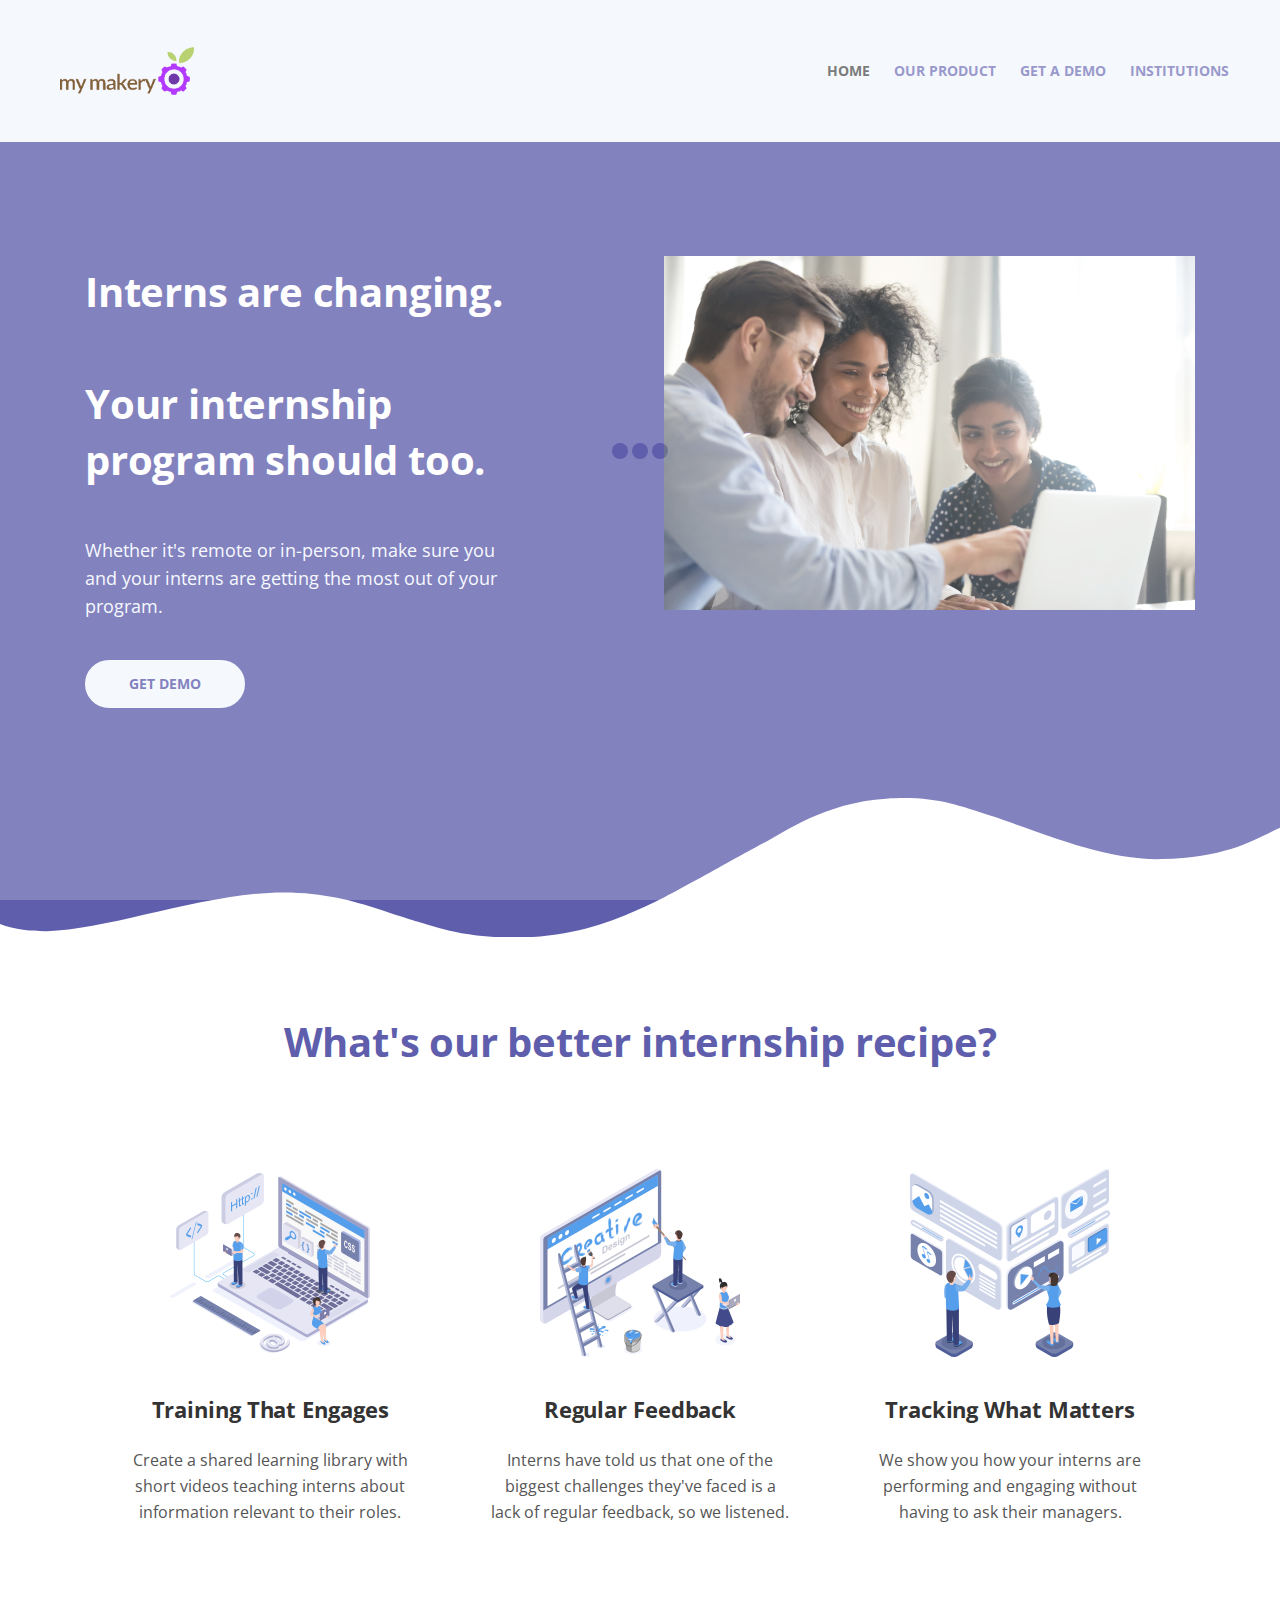
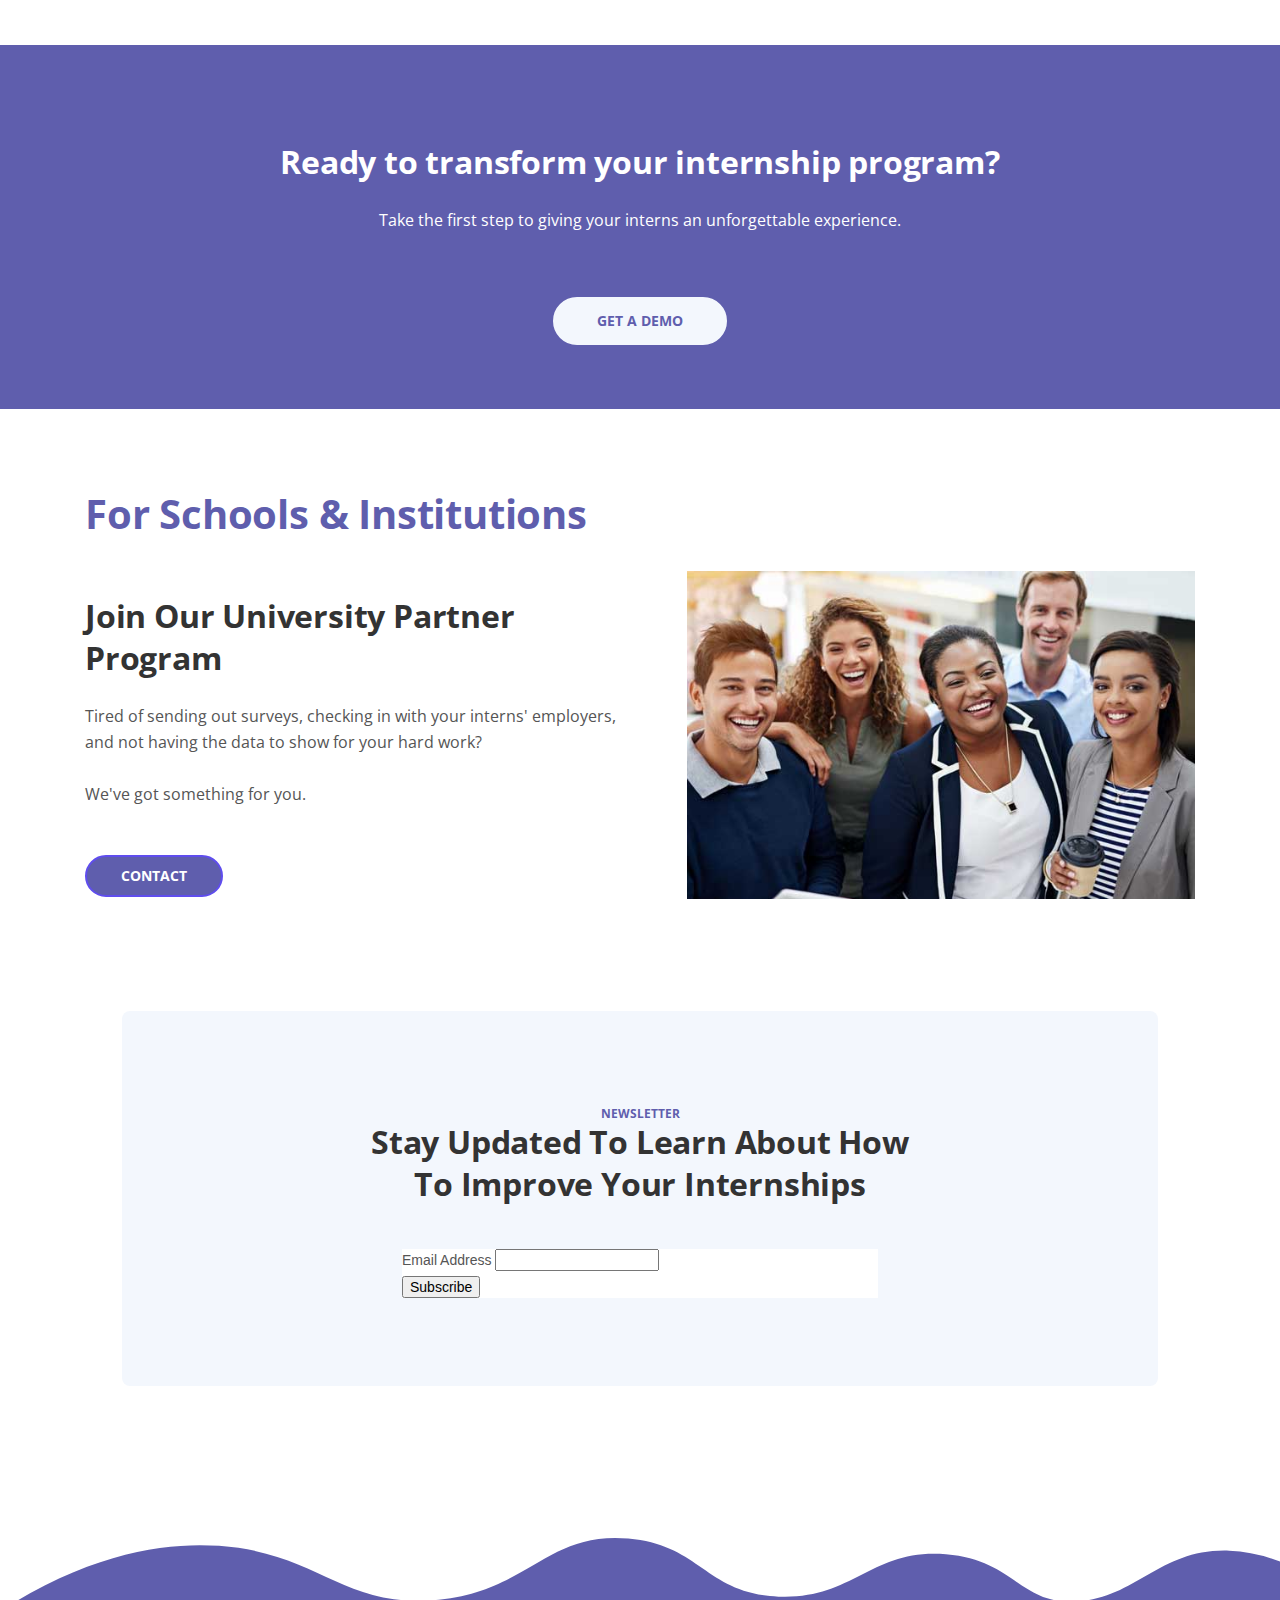
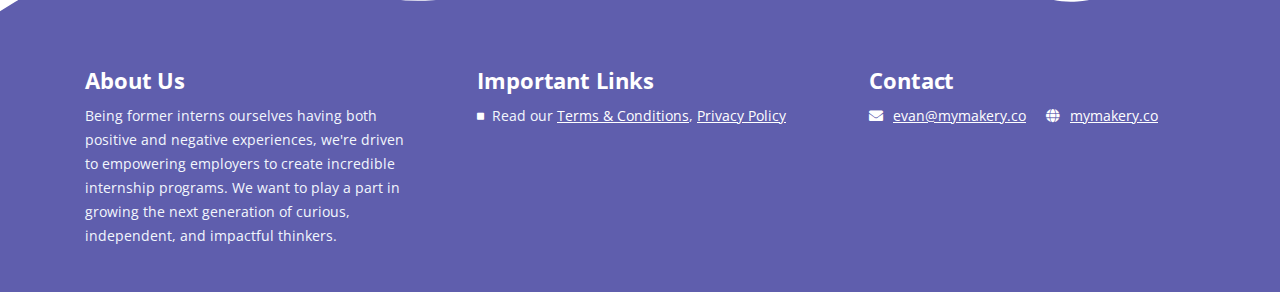
==== commit e84ae735: "fixed some responsive issues" ====
--- a/index.html
+++ b/index.html
@@ -128,7 +128,7 @@
                     </div> <!-- end of col -->
                     <div class="col-lg-6 col-xl-7">
                       <div class="image-container">
-                          <img class="img-fluid" src="images/Intern Stock Photo.jpg" alt="alternative">
+                          <img class="img-fluid hidden-sm hidden-xs" src="images/Intern Stock Photo.jpg" alt="alternative">
                       </div> <!-- end of image-container -->
                     </div> <!-- end of col -->
                 </div> <!-- end of row -->
--- a/css/styles.css
+++ b/css/styles.css
@@ -658,7 +658,7 @@
 
 .navbar-custom .container {
 	max-width: 87.5rem;
-  height: 2.0rem;
+  /* max-height: 3.0rem; */
 }
 
 .navbar-custom .navbar-brand.logo-image img {
@@ -758,7 +758,7 @@
 .navbar-custom .navbar-toggler {
 	padding: 0;
 	border: none;
-	color: #fff;
+	color: #5F5EAD;
 	font-size: 2rem;
 }
 
@@ -788,13 +788,14 @@
 }
 
 .header .header-content {
-	padding-top: 3rem;
+	padding-top: 3.0rem;
 	padding-bottom: 4rem;
 	text-align: center;
 }
 
 .header .text-container {
 	margin-bottom: 3rem;
+  margin-top: 4.0rem;
 }
 
 .header h1 {
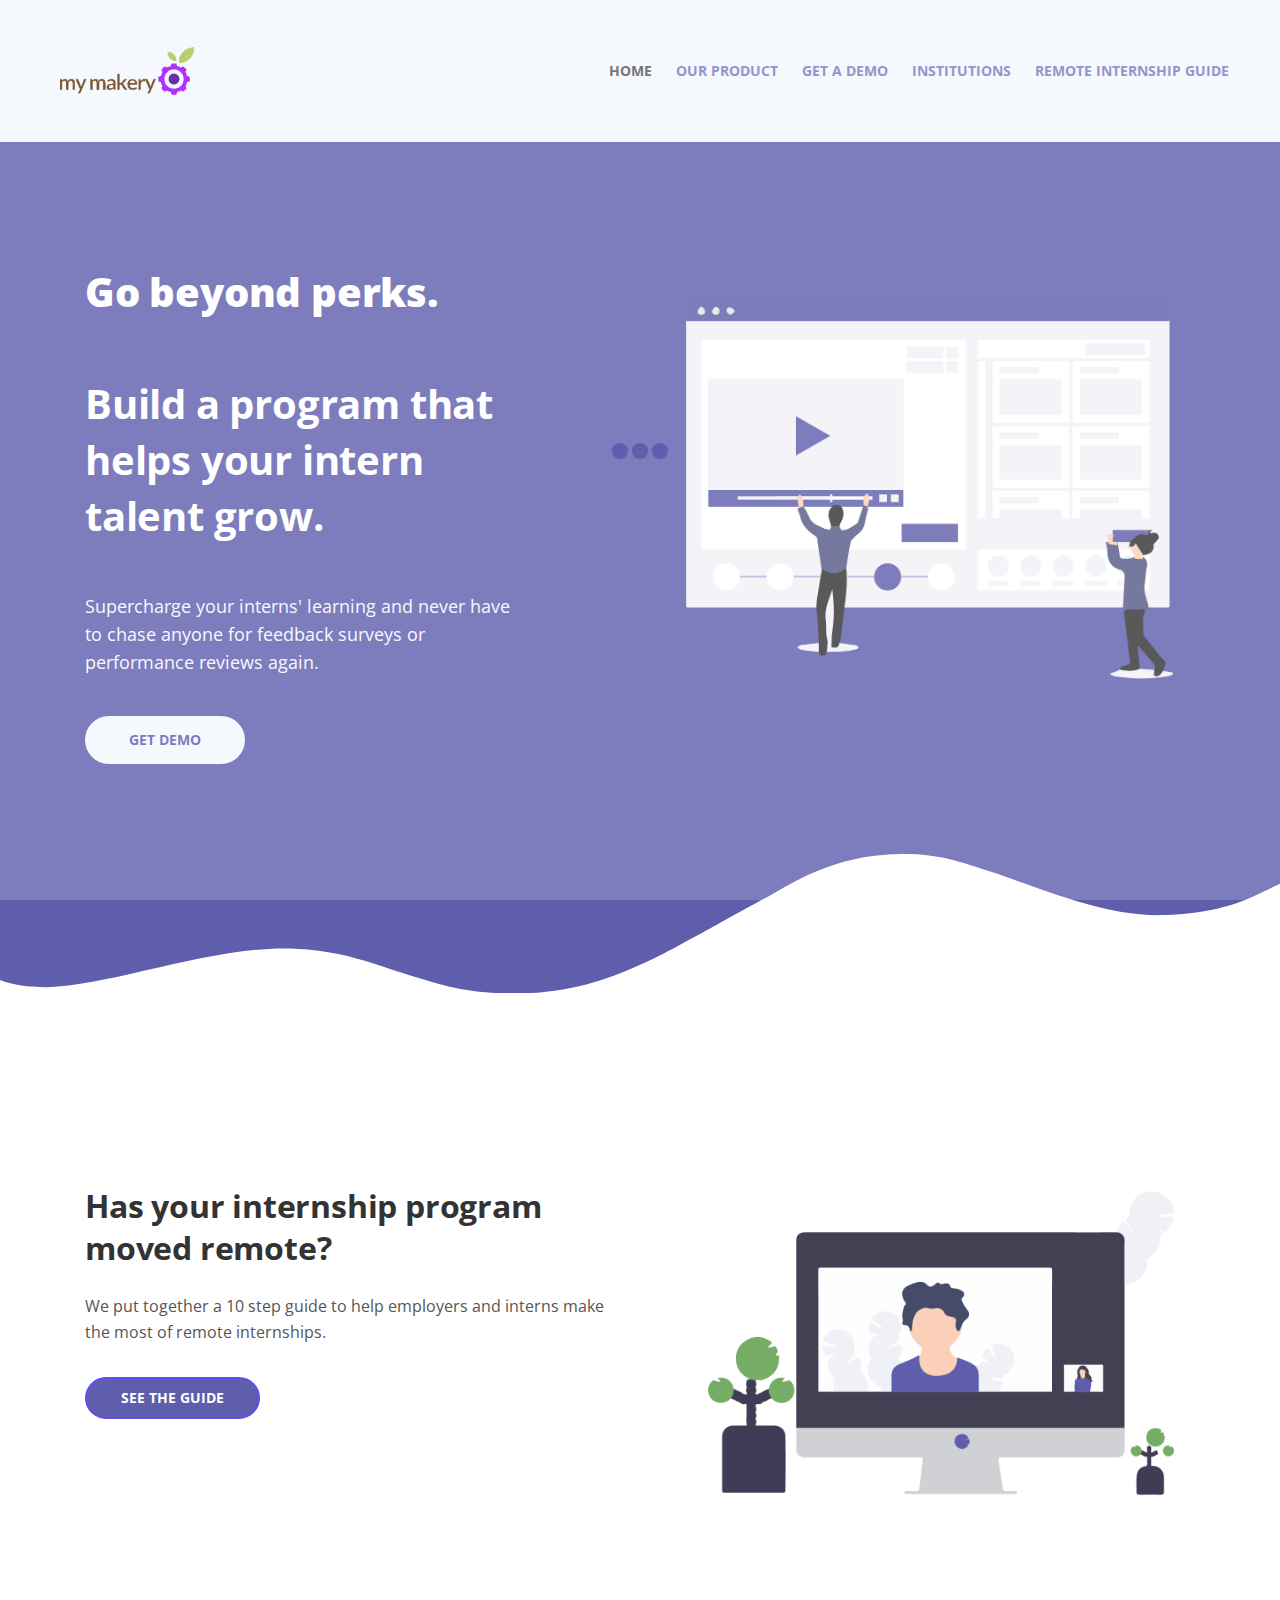
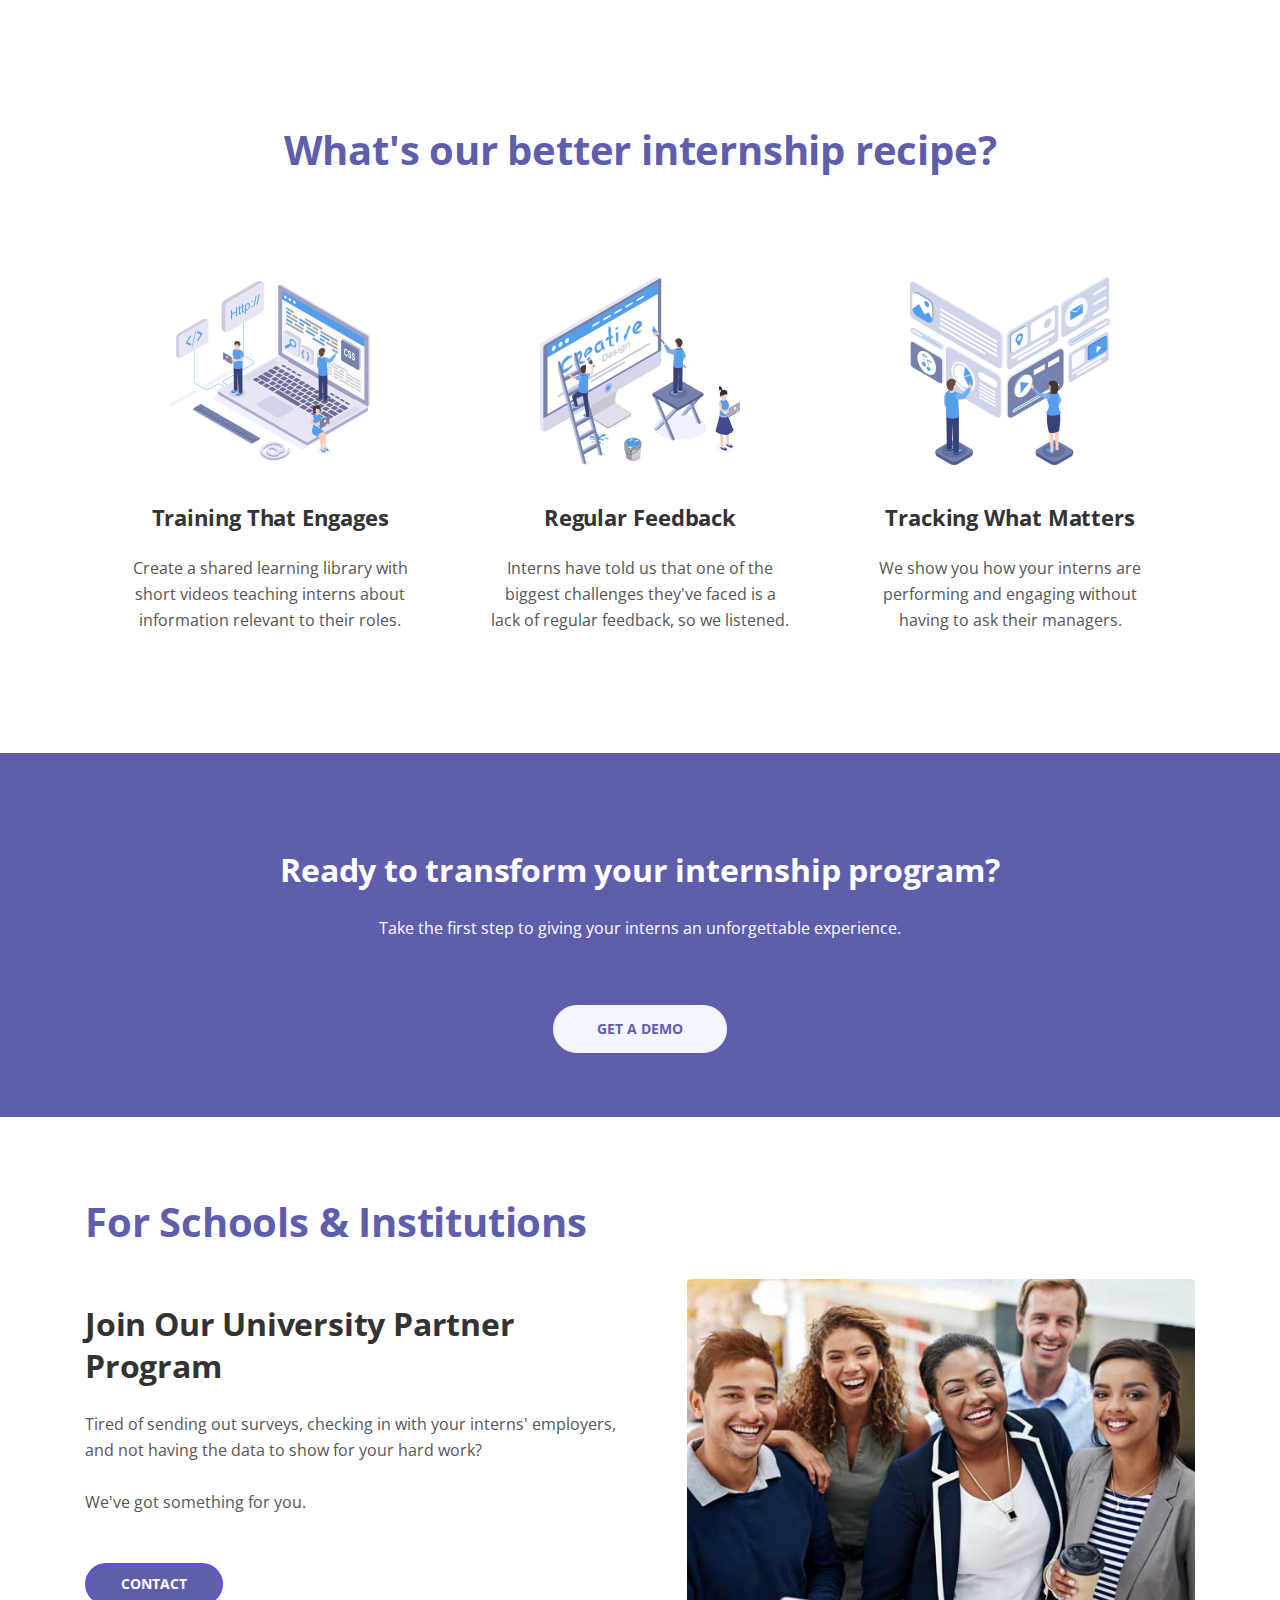
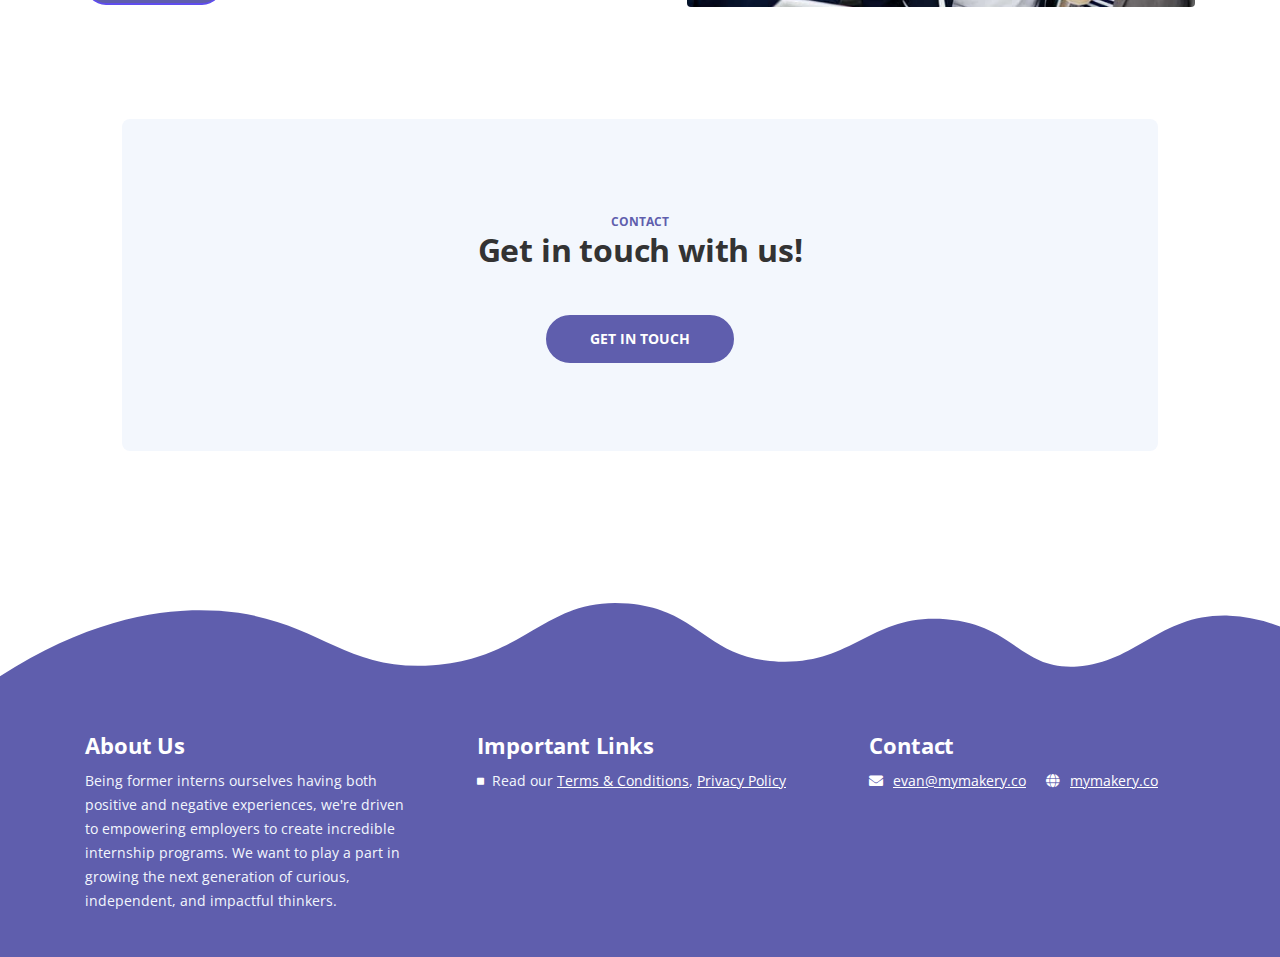
==== commit 3df4fe92: "remote guide + landing page edits" ====
--- a/index.html
+++ b/index.html
@@ -80,10 +80,13 @@
                         <a class="nav-link page-scroll" href="#product">OUR PRODUCT</a>
                     </li>
                     <li class="nav-item">
-                        <a class="nav-link page-scroll" href="https://docs.google.com/forms/d/e/1FAIpQLSdPTsqbJqR1Oydkr-O_1Sy0Uz3x-VZK2e274xGVEqbRsJ0ydg/viewform?usp=sf_link">GET A DEMO</a>
+                        <a class="nav-link page-scroll" href="https://share.hsforms.com/1DS69lNYnS2Ka74hAsx1BVg443r6" target="_blank">GET A DEMO</a>
                     </li>
                     <li class="nav-item">
                         <a class="nav-link page-scroll" href="#institutions">INSTITUTIONS</a>
+                    </li>
+                    <li class="nav-item">
+                        <a class="nav-link page-scroll" href="RemoteInternships.html">REMOTE INTERNSHIP GUIDE</a>
                     </li>
 
                     <!-- Dropdown Menu -->
@@ -116,19 +119,19 @@
                     <div class="col-lg-6 col-xl-5">
                         <div class="text-container">
                             <!-- ADD CSS FOR THIS -->
-                            <h1>Interns are changing.
+                            <h1><b>Go beyond perks.</b>
                                 <br>
                                 <br>
-                                Your internship program should too.</h1>
-                            <p class="p-large">Whether it's remote or in-person,
-                                               make sure you and your interns are
-                                               getting the most out of your program.</p>
-                            <a class="btn-solid-lg page-scroll" href="https://docs.google.com/forms/d/e/1FAIpQLSdPTsqbJqR1Oydkr-O_1Sy0Uz3x-VZK2e274xGVEqbRsJ0ydg/viewform?usp=sf_link">GET DEMO</a>
+                                Build a program that helps your intern talent grow.</h1>
+                            <p class="p-large">Supercharge your interns'
+                              learning and never have to chase anyone for feedback
+                              surveys or performance reviews again.</p>
+                            <a class="btn-solid-lg page-scroll" href="https://share.hsforms.com/1DS69lNYnS2Ka74hAsx1BVg443r6" target="_blank">GET DEMO</a>
                         </div> <!-- end of text-container -->
                     </div> <!-- end of col -->
                     <div class="col-lg-6 col-xl-7">
                       <div class="image-container">
-                          <img class="img-fluid hidden-sm hidden-xs" src="images/Intern Stock Photo.jpg" alt="alternative">
+                          <img class="img-fluid header-image" src="images/Ad Graphics-03.png" alt="alternative">
                       </div> <!-- end of image-container -->
                     </div> <!-- end of col -->
                 </div> <!-- end of row -->
@@ -139,69 +142,150 @@
     <!-- end of header -->
 
     <!--Remote Program Section-->
-    <!-- <div id="remote" class="remote">
+    <div id="remote" class="remote-guide">
             <div class="container">
             <div class="row">
                 <div class="col-lg-6">
                     <div class="text-container">
                         <h2>Has your internship program moved remote?</h2>
-                        <p>We put together a guide to help employers and interns
+                        <p>We put together a 10 step guide to help employers and interns
                             make the most of remote internships.</p>
                         <a class="btn-solid-reg page-scroll" href="RemoteInternships.html">SEE THE GUIDE</a>
                     </div>
                 </div>
                 <div class="col-lg-6">
                     <div class="image-container">
-                        <img class="img-fluid" src="images/Happy Remote Intern.jpg" alt="alternative">
+                        <img class="img-fluid" src="images/Ad Graphics-01.png" alt="alternative">
                     </div>
                 </div>
             </div>
         </div>
-    </div>  -->
+    </div>
     <!-- end of remote internship section -->
 
-    <!-- Customers -->
-    <!-- <div class="slider-1">
-        <div class="container">
-            <div class="row">
-                <div class="col-lg-12"> -->
-
-                    <!-- Image Slider -->
-                    <!-- <div class="slider-container">
-                        <div class="swiper-container image-slider">
-                            <div class="swiper-wrapper">
-                                <div class="swiper-slide">
-                                        <img class="img-fluid" src="images/customer-logo-1.png" alt="alternative">
-                                </div>
-                                <div class="swiper-slide">
-                                        <img class="img-fluid" src="images/customer-logo-2.png" alt="alternative">
-                                </div>
-                                <div class="swiper-slide">
-                                        <img class="img-fluid" src="images/customer-logo-3.png" alt="alternative">
-                                </div>
-                                <div class="swiper-slide">
-                                        <img class="img-fluid" src="images/customer-logo-4.png" alt="alternative">
-                                </div>
-                                <div class="swiper-slide">
-                                        <img class="img-fluid" src="images/customer-logo-5.png" alt="alternative">
-                                </div>
-                                <div class="swiper-slide">
-                                        <img class="img-fluid" src="images/customer-logo-6.png" alt="alternative">
-                                </div>
-                            </div>  -->
-                            <!-- end of swiper-wrapper -->
-                        <!-- </div>  -->
-                        <!-- end of swiper container -->
-                    <!-- </div>  -->
-                    <!-- end of slider-container -->
-                    <!-- end of image slider -->
-
-                <!-- </div> end of col -->
-            <!-- </div> end of row -->
-        <!-- </div> end of container -->
-    <!-- </div> end of slider-1 -->
-    <!-- end of customers -->
-
+    <!-- Intern Testimonials Section -->
+    <!-- <div class="container">
+
+  	<div class="row">
+  		<div class="col-sm-12">
+  			<h1 class="h1-heading">What interns are saying</h2>
+  			<div id="myCarousel" class="carousel slide" data-ride="carousel"> -->
+  				<!-- Carousel indicators -->
+  				<!-- <ol class="carousel-indicators">
+  					<li data-target="#myCarousel" data-slide-to="0" class="active"></li>
+  					<li data-target="#myCarousel" data-slide-to="1"></li>
+  					<li data-target="#myCarousel" data-slide-to="2"></li>
+  				</ol> -->
+  				<!-- Wrapper for carousel items -->
+  				<!-- <div class="carousel-inner">
+  					<div class="item carousel-item active">
+  						<div class="row">
+  							<div class="col-sm-6">
+  								<div class="media">
+  									<div class="media-left d-flex mr-5">
+  										<a href="#">
+  											<img src="images/Penn-Logo-Full.png" alt="">
+  										</a>
+  									</div>
+  									<div class="media-body">
+  										<div class="testimonial">
+  											<p>Lorem ipsum dolor sit amet, consec adipiscing elit. Nam eusem scelerisque tempor, varius quam luctus dui. Mauris magna metus nec.</p>
+  											<p class="overview"><b>Paula Wilson</b>, Media Analyst</p>
+  										</div>
+  									</div>
+  								</div>
+  							</div>
+  							<div class="col-sm-6">
+  								<div class="media">
+  									<div class="media-left d-flex mr-3">
+  										<a href="#">
+  											<img src="images/Drexel-Logo.png" alt="">
+  										</a>
+  									</div>
+  									<div class="media-body">
+  										<div class="testimonial">
+  											<p>Vestibulum quis quam ut magna consequat faucibus. Pellentesque eget mi suscipit tincidunt. Utmtc tempus dictum. Pellentesque virra.</p>
+  											<p class="overview"><b>Antonio Moreno</b>, Web Developer</p>
+  										</div>
+  									</div>
+  								</div>
+  							</div>
+  						</div>
+  					</div>
+  					<div class="item carousel-item">
+  						<div class="row">
+  							<div class="col-sm-6">
+  								<div class="media">
+  									<div class="media-left d-flex mr-3">
+  										<a href="#">
+  											<img src="images/Stanford-Logo.png" alt="">
+  										</a>
+  									</div>
+  									<div class="media-body">
+  										<div class="testimonial">
+  											<p>Lorem ipsum dolor sit amet, consec adipiscing elit. Nam eusem scelerisque tempor, varius quam luctus dui. Mauris magna metus nec.</p>
+  											<p class="overview"><b>Michael Holz</b>, Seo Analyst</p>
+  										</div>
+  									</div>
+  								</div>
+  							</div>
+  							<div class="col-sm-6">
+  								<div class="media">
+  									<div class="media-left d-flex mr-3">
+  										<a href="#">
+  											<img src="images/" alt="">
+  										</a>
+  									</div>
+  									<div class="media-body">
+  										<div class="testimonial">
+  											<p>Vestibulum quis quam ut magna consequat faucibus. Pellentesque eget mi suscipit tincidunt. Utmtc tempus dictum. Pellentesque virra.</p>
+  											<p class="overview"><b>Mary Saveley</b>, Web Designer</p>
+  										</div>
+  									</div>
+  								</div>
+  							</div>
+  						</div>
+  					</div>
+  					<div class="item carousel-item">
+  						<div class="row">
+  							<div class="col-sm-6">
+  								<div class="media">
+  									<div class="media-left d-flex mr-3">
+  										<a href="#">
+  											<img src="/examples/images/clients/5.jpg" alt="">
+  										</a>
+  									</div>
+  									<div class="media-body">
+  										<div class="testimonial">
+  											<p>Lorem ipsum dolor sit amet, consec adipiscing elit. Nam eusem scelerisque tempor, varius quam luctus dui. Mauris magna metus nec.</p>
+  											<p class="overview"><b>Martin Sommer</b>, UX Analyst</p>
+  										</div>
+  									</div>
+  								</div>
+  							</div>
+  							<div class="col-sm-6">
+  								<div class="media">
+  									<div class="media-left d-flex mr-3">
+  										<a href="#">
+  											<img src="/examples/images/clients/6.jpg" alt="">
+  										</a>
+  									</div>
+  									<div class="media-body">
+  										<div class="testimonial">
+  											<p>Vestibulum quis quam ut magna consequat faucibus. Pellentesque eget mi suscipit tincidunt. Utmtc tempus dictum. Pellentesque virra.</p>
+  											<p class="overview"><b>John Williams</b>, Web Developer</p>
+  										</div>
+  									</div>
+  								</div>
+  							</div>
+  						</div>
+  					</div>
+  				</div>
+  			</div>
+  		</div>
+  	</div>
+  </div> -->
+    <!-- Intern Tesimonials Section -->
 
     <!-- Description -->
     <div id="product" class="cards-1">
@@ -271,7 +355,7 @@
                   <h2>Ready to transform your internship program?</h2>
                   <p>Take the first step to giving your interns an unforgettable
                       experience.</p>
-                      <a class="btn-solid-lg page-scroll" href="https://docs.google.com/forms/d/e/1FAIpQLSdPTsqbJqR1Oydkr-O_1Sy0Uz3x-VZK2e274xGVEqbRsJ0ydg/viewform?usp=sf_link">GET A DEMO</a>
+                      <a class="btn-solid-lg page-scroll" href="https://share.hsforms.com/1DS69lNYnS2Ka74hAsx1BVg443r6" target="_blank">GET A DEMO</a>
               </div> <!-- end of text-container -->
           </div> <!-- end of col -->
         </div>
@@ -638,7 +722,7 @@
 
 
     <!-- Details -->
-    <div id="institutions" class="institutions">
+    <div id="institutions" class="institutions ">
             <div class="container">
               <div class="row">
               <div class="col-lg-12">
@@ -654,12 +738,12 @@
                            <br>
                            <br>
                            We've got something for you.</p>
-                        <a class="btn-solid-reg" href="https://docs.google.com/forms/d/e/1FAIpQLSeMYriOw0aM7jVmE6z2gyJ8vcNm9kzGhzzKAotsDw9a7_MXmw/viewform?usp=sf_link">CONTACT</a>
+                        <a class="btn-solid-reg" href="https://share.hsforms.com/1b7XI9h4GTzW62-0WjNZIeQ443r6" target="_blank">CONTACT</a>
                     </div> <!-- end of text-container -->
                 </div> <!-- end of col -->
                 <div class="col-lg-6">
                     <div class="image-container">
-                        <img class="img-fluid" src="images/University Partner Program.jpg" alt="alternative">
+                        <img class="img-fluid rounded" src="images/University Partner Program.jpg" alt="alternative">
                     </div> <!-- end of image-container -->
                 </div> <!-- end of col -->
             </div> <!-- end of row -->
@@ -796,62 +880,16 @@
     <!-- end of testimonials -->
 
 
-    <!-- Newsletter -->
+    <!-- Contact -->
     <div class="form">
         <div class="container">
             <div class="row">
                 <div class="col-lg-12">
-                    <div class="text-container">
-                        <div class="above-heading">NEWSLETTER</div>
-                        <h2>Stay Updated To Learn About How To Improve Your Internships</h2>
-
-                        <!-- Newsletter Form -->
-                        <form id="newsletterForm" data-toggle="validator" data-focus="false">
-
-                            <!-- <div class="form-group">
-                                <input type="email" class="form-control-input" id="nemail" required>
-                                <label class="label-control" for="nemail">Email</label>
-                                <div class="help-block with-errors"></div>
-                            </div>
-                            <div class="form-group checkbox">
-                                <input type="checkbox" id="nterms" value="Agreed-to-Terms" required></a>
-                                <div class="help-block with-errors"></div>
-                            </div>
-                            <div class="form-group"> -->
-
-  <!-- Begin Mailchimp Signup Form -->
-<link href="//cdn-images.mailchimp.com/embedcode/classic-10_7.css" rel="stylesheet" type="text/css">
-<style type="text/css">
-	#mc_embed_signup{background:#fff; clear:left; font:14px Helvetica,Arial,sans-serif; }
-	/* Add your own Mailchimp form style overrides in your site stylesheet or in this style block.
-	   We recommend moving this block and the preceding CSS link to the HEAD of your HTML file. */
-</style>
-<div id="mc_embed_signup">
-<form action="https://mymakery.us3.list-manage.com/subscribe/post?u=bf7a864ff790da085204d0a13&amp;id=1bbfc142ea" method="post" id="mc-embedded-subscribe-form" name="mc-embedded-subscribe-form" class="validate" target="_blank" novalidate>
-    <div id="mc_embed_signup_scroll">
-
-<div class="mc-field-group">
-	<label for="mce-EMAIL">Email Address </label>
-	<input type="email" value="" name="EMAIL" class="required email" id="mce-EMAIL">
-</div>
-	<div id="mce-responses" class="clear">
-		<div class="response" id="mce-error-response" style="display:none"></div>
-		<div class="response" id="mce-success-response" style="display:none"></div>
-	</div>    <!-- real people should not fill this in and expect good things - do not remove this or risk form bot signups-->
-    <div style="position: absolute; left: -5000px;" aria-hidden="true"><input type="text" name="b_bf7a864ff790da085204d0a13_1bbfc142ea" tabindex="-1" value=""></div>
-    <div class="clear"><input type="submit" value="Subscribe" name="subscribe" id="mc-embedded-subscribe" class="button"></div>
-    </div>
-</form>
-</div>
-<script type='text/javascript' src='//s3.amazonaws.com/downloads.mailchimp.com/js/mc-validate.js'></script><script type='text/javascript'>(function($) {window.fnames = new Array(); window.ftypes = new Array();fnames[0]='EMAIL';ftypes[0]='email';}(jQuery));var $mcj = jQuery.noConflict(true);</script>
-<!--End mc_embed_signup-->
-                            </div>
-                            <div class="form-message">
-                                <div id="nmsgSubmit" class="h3 text-center hidden"></div>
-                            </div>
-                        </form>
-                        <!-- end of newsletter form -->
-
+                    <div class="text-container text-center">
+                        <div class="above-heading">CONTACT</div>
+                        <h2>Get in touch with us!</h2>
+                        <a class="btn-solid-lg" href="mailto:evan@mymakery.co">GET IN TOUCH</a>
+                    </div>
                     </div> <!-- end of text-container -->
                 </div> <!-- end of col -->
             </div> <!-- end of row -->
@@ -896,7 +934,7 @@
             <!-- end of row -->
         </div> <!-- end of container -->
     </div> <!-- end of form -->
-    <!-- end of newsletter -->
+    <!-- end of contact -->
 
     <!-- Footer -->
     <svg class="footer-frame" data-name="Layer 2" xmlns="http://www.w3.org/2000/svg" preserveAspectRatio="none" viewBox="0 0 1920 79"><defs><style>.cls-2{fill:#5F5EAD;}</style></defs><title>footer-frame</title><path class="cls-2" d="M0,72.427C143,12.138,255.5,4.577,328.644,7.943c147.721,6.8,183.881,60.242,320.83,53.737,143-6.793,167.826-68.128,293-60.9,109.095,6.3,115.68,54.364,225.251,57.319,113.58,3.064,138.8-47.711,251.189-41.8,104.012,5.474,109.713,50.4,197.369,46.572,89.549-3.91,124.375-52.563,227.622-50.155A338.646,338.646,0,0,1,1920,23.467V79.75H0V72.427Z" transform="translate(0 -0.188)"/></svg>
--- a/css/styles.css
+++ b/css/styles.css
@@ -30,7 +30,7 @@
 
 /*****************************************
 Colors:
-- Backgrounds, buttons, bullets, icons - blue #5F5EAD
+- Backgrounds, buttons, bullets, icons - purple #5F5EAD
 - Backgrounds, light button, light body text - light gray #f3f7fd
 - Purple - #5F5EAD
 - Headings text - black #333
@@ -678,7 +678,7 @@
 }
 
 .navbar-custom .nav-item .nav-link {
-	padding: 0.625rem 0.75rem 0.625rem 0.75rem;
+	padding-top: 3.0rem;
 	color: #5F5EAD;
 	opacity: 0.8;
 	text-decoration: none;
@@ -788,14 +788,14 @@
 }
 
 .header .header-content {
-	padding-top: 3.0rem;
+	padding-top: 1.0rem;
 	padding-bottom: 4rem;
 	text-align: center;
 }
 
 .header .text-container {
 	margin-bottom: 3rem;
-  margin-top: 4.0rem;
+  margin-top: 1.0rem;
 }
 
 .header h1 {
@@ -812,7 +812,7 @@
 }
 
 .header img {
-  padding-top: 4.0rem;
+  padding-top: 2.0rem;
   padding-left: 5rem;
 }
 
@@ -852,42 +852,42 @@
 }
 
 /***********************/
-/*     04.1. Remote     */
+/*     04.1. Remote-Guide     */
 /***********************/
-.remote {
+.remote-guide {
 	padding-top: 5rem;
 	padding-bottom: 3rem;
 }
 
-.remote h2 {
+.remote-guide h2 {
 	padding-top: 4rem;
 }
 
-.remote p {
+.remote-guide p {
 	padding-top: 1rem;
-	padding-bottom: 3rem;
-}
-
-.remote img {
-  padding-top: 4.0rem;
+	padding-bottom: 1rem;
+}
+
+.remote-guide img {
+  padding-top: 1.0rem;
   padding-left: 2.0rem;
 }
 
-.remote .text-container {
+.remote-guide .text-container {
   padding-top: 3rem;
 }
 
-.remote .list-unstyled {
+.remote-guide .list-unstyled {
 	margin-bottom: 1.375rem;
 }
 
-.remote .list-unstyled .fas {
+.remote-guide .list-unstyled .fas {
 	color: #5F5EAD;
 	font-size: 0.5rem;
 	line-height: 1.625rem;
 }
 
-.remote .list-unstyled .media-body {
+.remote-guide .list-unstyled .media-body {
 	margin-left: 0.625rem;
 }
 
@@ -900,6 +900,22 @@
   background-color: #5F5EAD;
 }
 
+.call-to-action-remote {
+  padding-top: 3rem;
+	padding-bottom: 8rem;
+  background-color: #fff;
+}
+
+.call-to-action-remote h2 {
+  color: #333;
+}
+
+.call-to-action-remote p {
+  padding-top: .5rem;
+	padding-bottom: 1rem;
+  color: #333;
+}
+
 .call-to-action h2 {
   color: #ffffff;
 }
@@ -967,6 +983,57 @@
 	text-align: center;
 }
 
+.carousel {
+	margin: 50px auto;
+	padding: 0 70px;
+}
+.carousel .item {
+	color: #5f5ead;
+	overflow: hidden;
+    min-height: 120px;
+	font-size: 13px;
+}
+.carousel .media img {
+	width: 10rem;
+	height: 8rem;
+	display: block;
+}
+.carousel .testimonial {
+	padding: 0 15px 0 60px ;
+	position: relative;
+}
+.carousel .testimonial::before {
+	content: '\93';
+	color: #e2e2e2;
+	font-weight: bold;
+	font-size: 68px;
+	line-height: 54px;
+	position: absolute;
+	left: 15px;
+	top: 0;
+}
+.carousel .overview b {
+	text-transform: uppercase;
+	color: #5f5ead;
+}
+.carousel .carousel-indicators {
+	bottom: -40px;
+}
+.carousel-indicators li, .carousel-indicators li.active {
+	width: 18px;
+    height: 18px;
+	border-radius: 50%;
+	margin: 1px 3px;
+}
+.carousel-indicators li {
+    background: #5f5ead;
+    border: 4px solid #fff;
+}
+.carousel-indicators li.active {
+	color: #fff;
+    background: #5f5ead;
+    border: 5px double;
+}
 
 /***************************/
 /*     06. Description     */
@@ -1231,7 +1298,7 @@
 	padding-bottom: 2rem;
 }
 
-.institutions img {
+.institutions .image-container {
   padding-top: 1.5rem;
   padding-left: 2.0rem;
 }
@@ -1518,7 +1585,7 @@
 
 .form .text-container {
 	margin-bottom: 3.5rem;
-	padding: 3.5rem 1rem 2.5rem 1rem;
+	padding: 2.5rem 1rem 2.5rem 1rem;
 	border-radius: 0.5rem;
 	background-color: #f3f7fd;
 }
@@ -1741,7 +1808,74 @@
 	height: 2.75rem;
 	background-color: #f3f7fd;
 }
-
+/*------------------------------------*\
+	17.1 Remote-Card
+\*------------------------------------*/
+
+.remote {
+    position: relative;
+    text-align: center;
+    padding: 40px 20px;
+    border: 1px solid #EEE;
+    margin: 15px 0px;
+}
+
+.remote p {
+  	padding-top: 1rem;
+  	padding-bottom: 1rem;
+}
+
+.card-container {
+  margin-left: 7rem;
+  margin-right: 7rem;
+  margin-top: 5rem;
+  margin-bottom: 5rem;
+}
+
+.card-row {
+  margin-top: 5rem;
+}
+
+.remote i {
+    font-size: 36px;
+    color: #5f5ead;
+    margin-bottom: 20px;
+}
+
+.remote:after {
+    content: "";
+    background-color: #f3f7fd;
+    position: absolute;
+    left: 0;
+    top: 0;
+    bottom: 0;
+    width: 0%;
+    z-index: -1;
+    -webkit-transition: 0.2s width;
+    transition: 0.2s width;
+}
+
+.remote:hover:after {
+    width: 100%;
+}
+
+.remote h3 {
+    -webkit-transition: 0.2s color;
+    transition: 0.2s color;
+}
+
+.remote:hover h3 {
+    color: #555;
+}
+
+.remote .btn-solid-lg {
+  margin-top: 0rem;
+}
+
+.guide-container {
+  padding-top: 5rem;
+  padding-bottom: 3rem;
+}
 
 /****************************************/
 /*     18. Sign Up and Log In Pages     */
@@ -1982,6 +2116,9 @@
 	}
 	/* end of header */
 
+  /* Remote Guide */
+
+  /* end of remote guide */
 
 	/* Description */
 	.cards-1 .card {
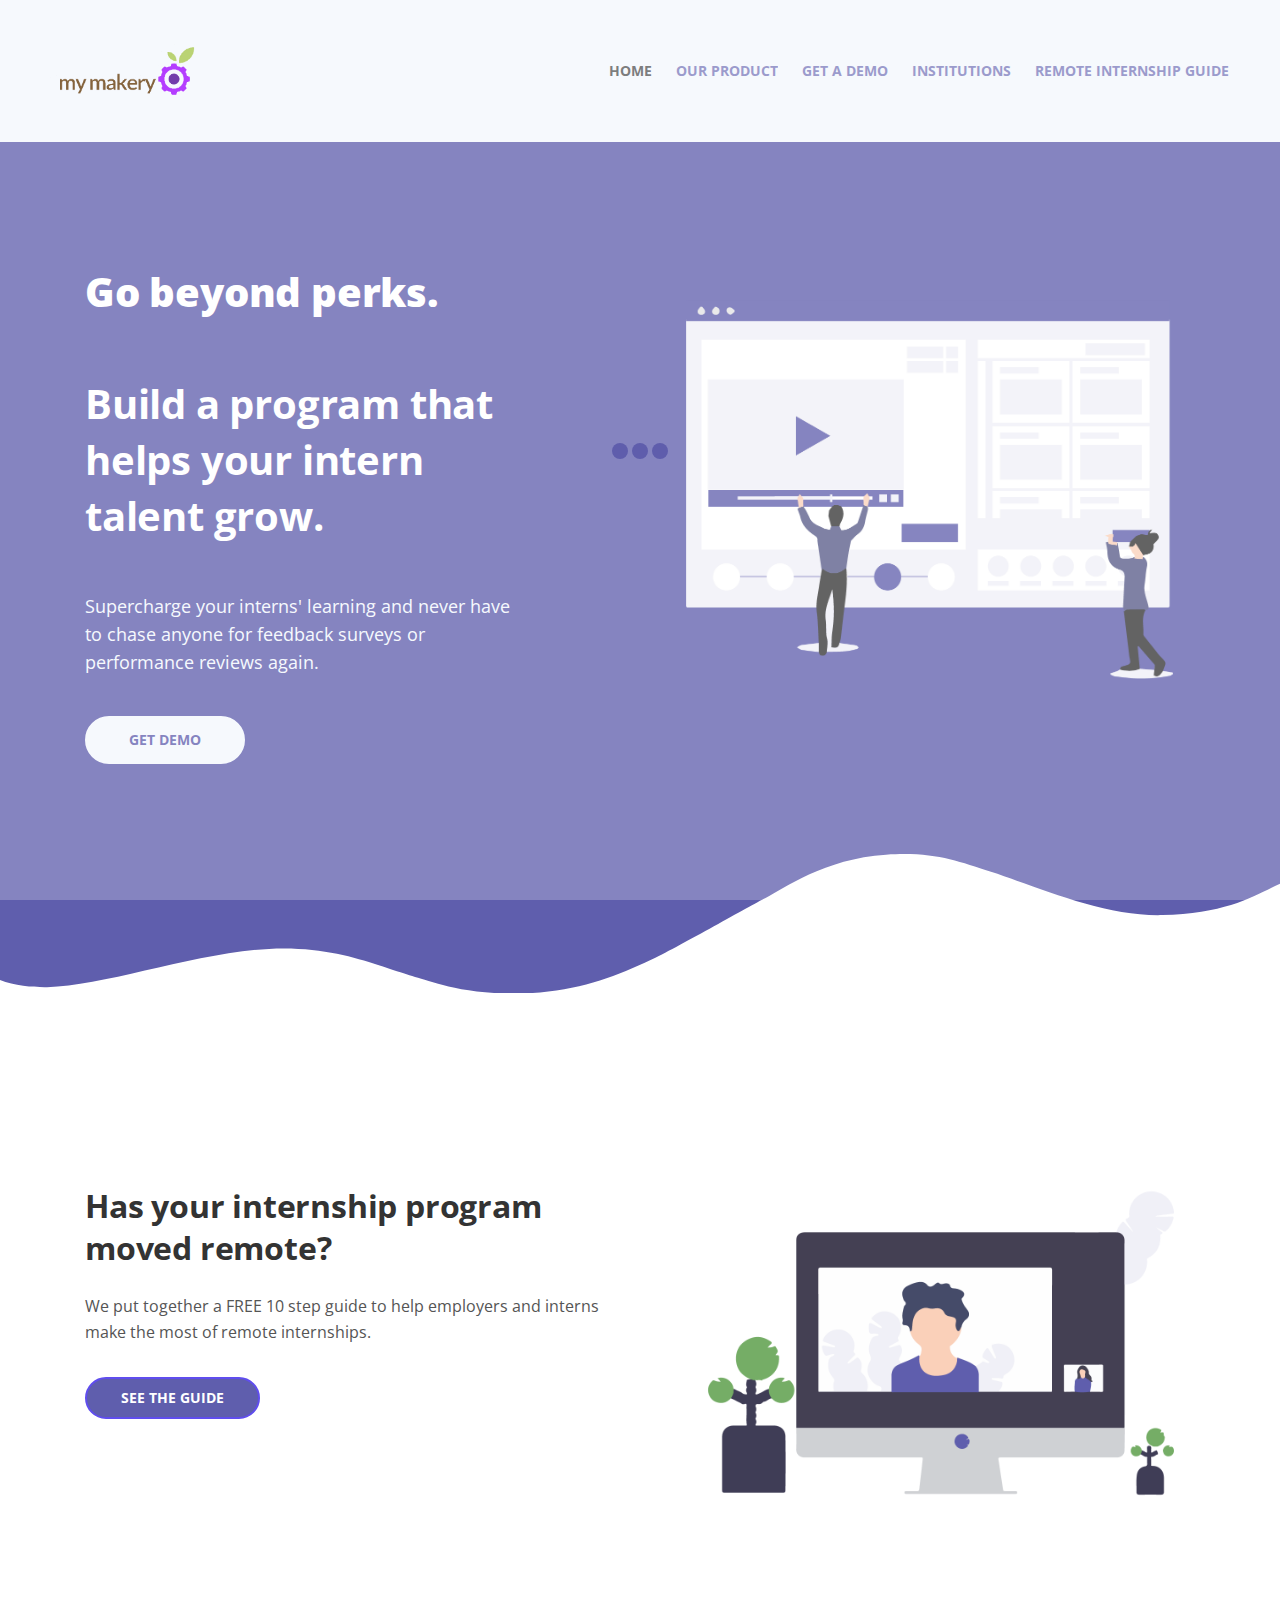
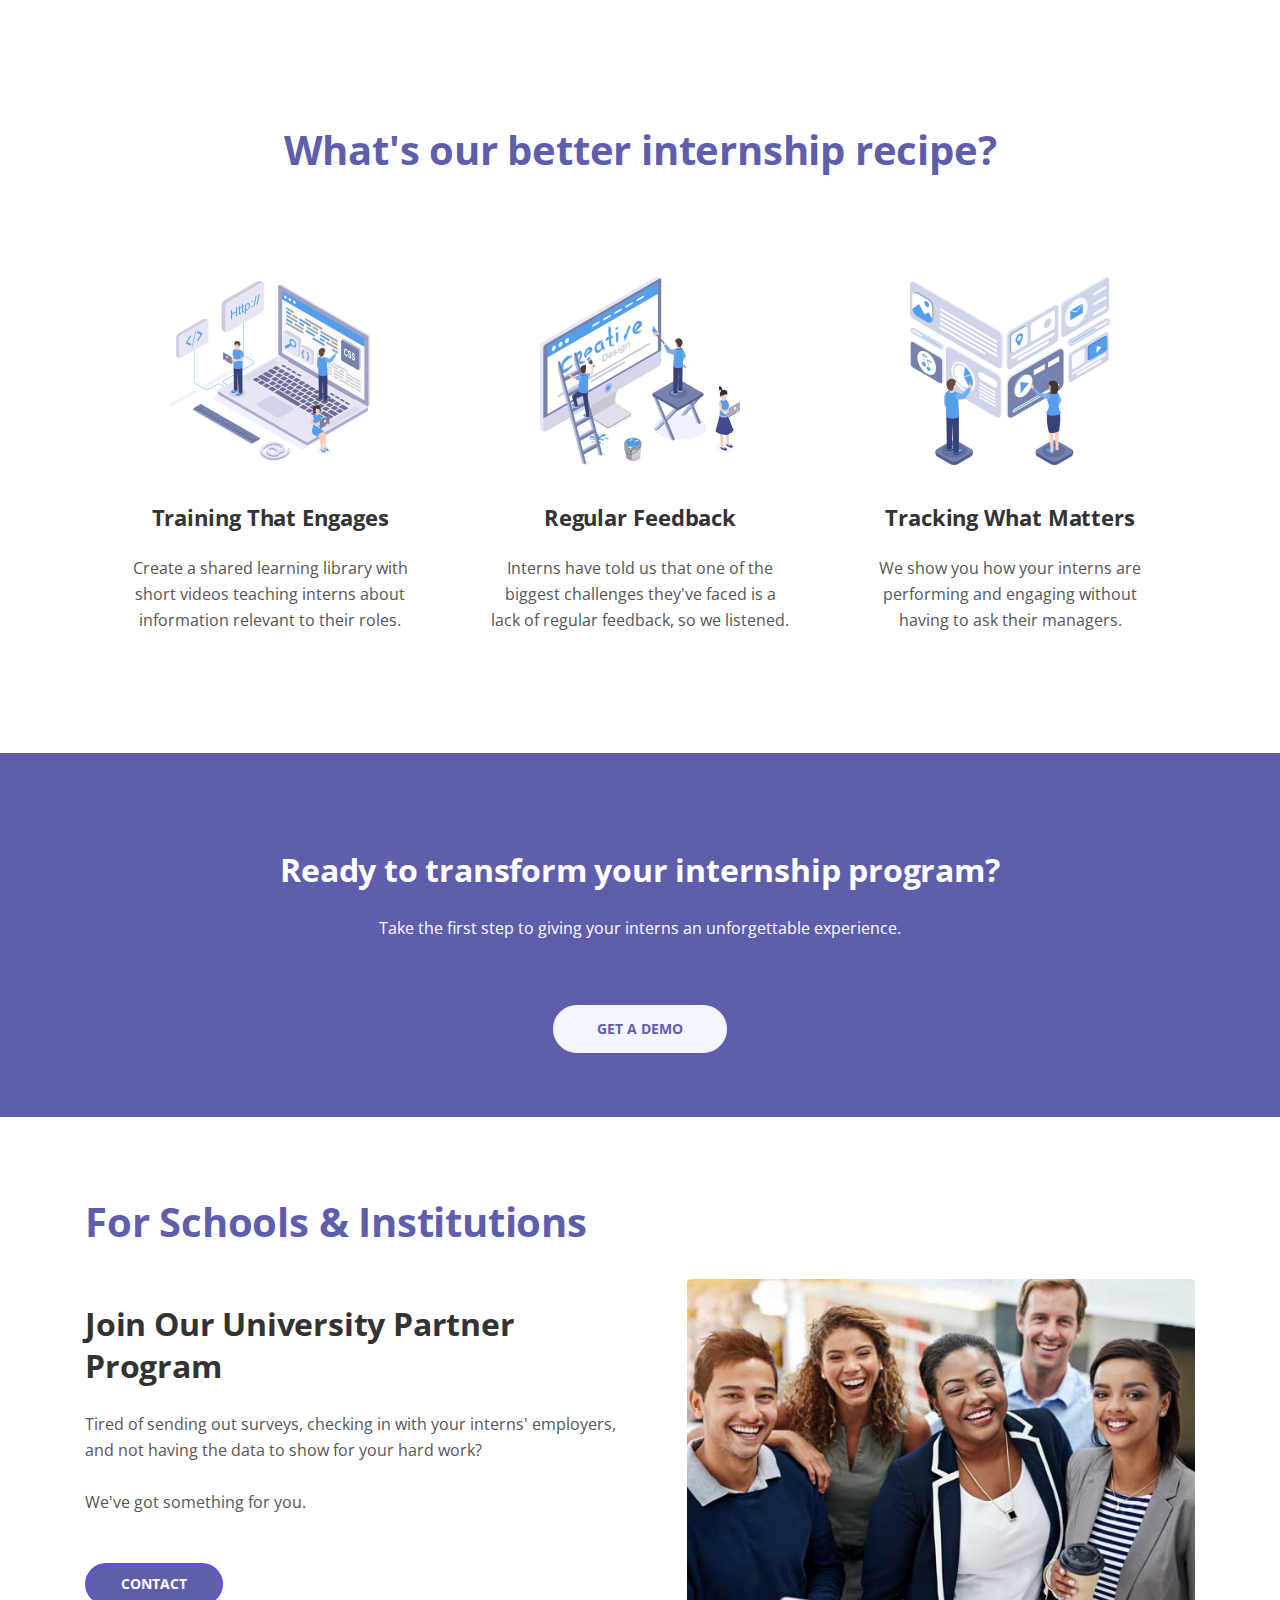
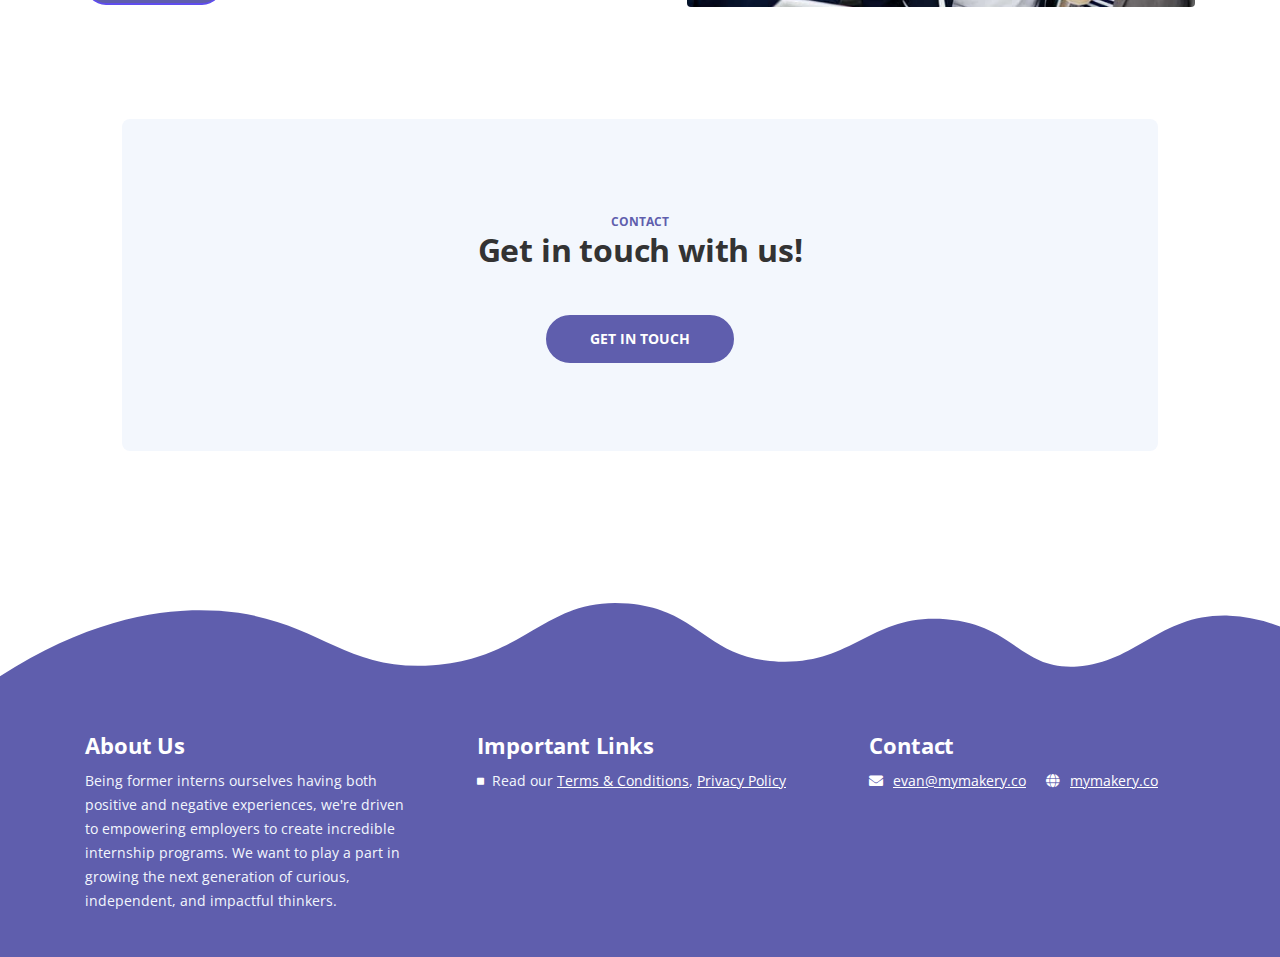
==== commit d3f55a84: "metadata updates" ====
--- a/index.html
+++ b/index.html
@@ -21,9 +21,9 @@
     <!-- OG Meta Tags to improve the way the post looks when you share the page on LinkedIn, Facebook, Google+ -->
 	<meta property="og:site_name" content="My Makery" /> <!-- website name -->
 	<meta property="og:site" content="mymakery.co" /> <!-- website link -->
-	<meta property="og:title" content="An HR Solution for Internships"/> <!-- title shown in the actual shared post -->
+	<meta property="og:title" content="Build Internships Designed to Help Interns Grow"/> <!-- title shown in the actual shared post -->
 	<meta property="og:description" content="My Makery is a web application that empowers employers to build incredible internship programs without sacrificing their own productivity using project based microlearning. We save HR teams money on recruiting young talent while increasing intern engagement." /> <!-- description shown in the actual shared post -->
-	<meta property="og:image" content="" /> <!-- image link, make sure it's jpg -->
+	<meta property="og:image" content="images/Go-Beyond-Perks.png" /> <!-- image link, make sure it's jpg -->
 	<meta property="og:url" content="mymakery.co" /> <!-- where do you want your post to link to -->
 	<meta property="og:type" content="article" />
 
@@ -148,7 +148,7 @@
                 <div class="col-lg-6">
                     <div class="text-container">
                         <h2>Has your internship program moved remote?</h2>
-                        <p>We put together a 10 step guide to help employers and interns
+                        <p>We put together a FREE 10 step guide to help employers and interns
                             make the most of remote internships.</p>
                         <a class="btn-solid-reg page-scroll" href="RemoteInternships.html">SEE THE GUIDE</a>
                     </div>
--- a/css/styles.css
+++ b/css/styles.css
@@ -788,14 +788,14 @@
 }
 
 .header .header-content {
-	padding-top: 1.0rem;
+	padding-top: 5.0rem;
 	padding-bottom: 4rem;
 	text-align: center;
 }
 
 .header .text-container {
 	margin-bottom: 3rem;
-  margin-top: 1.0rem;
+  margin-top: 4.0rem;
 }
 
 .header h1 {
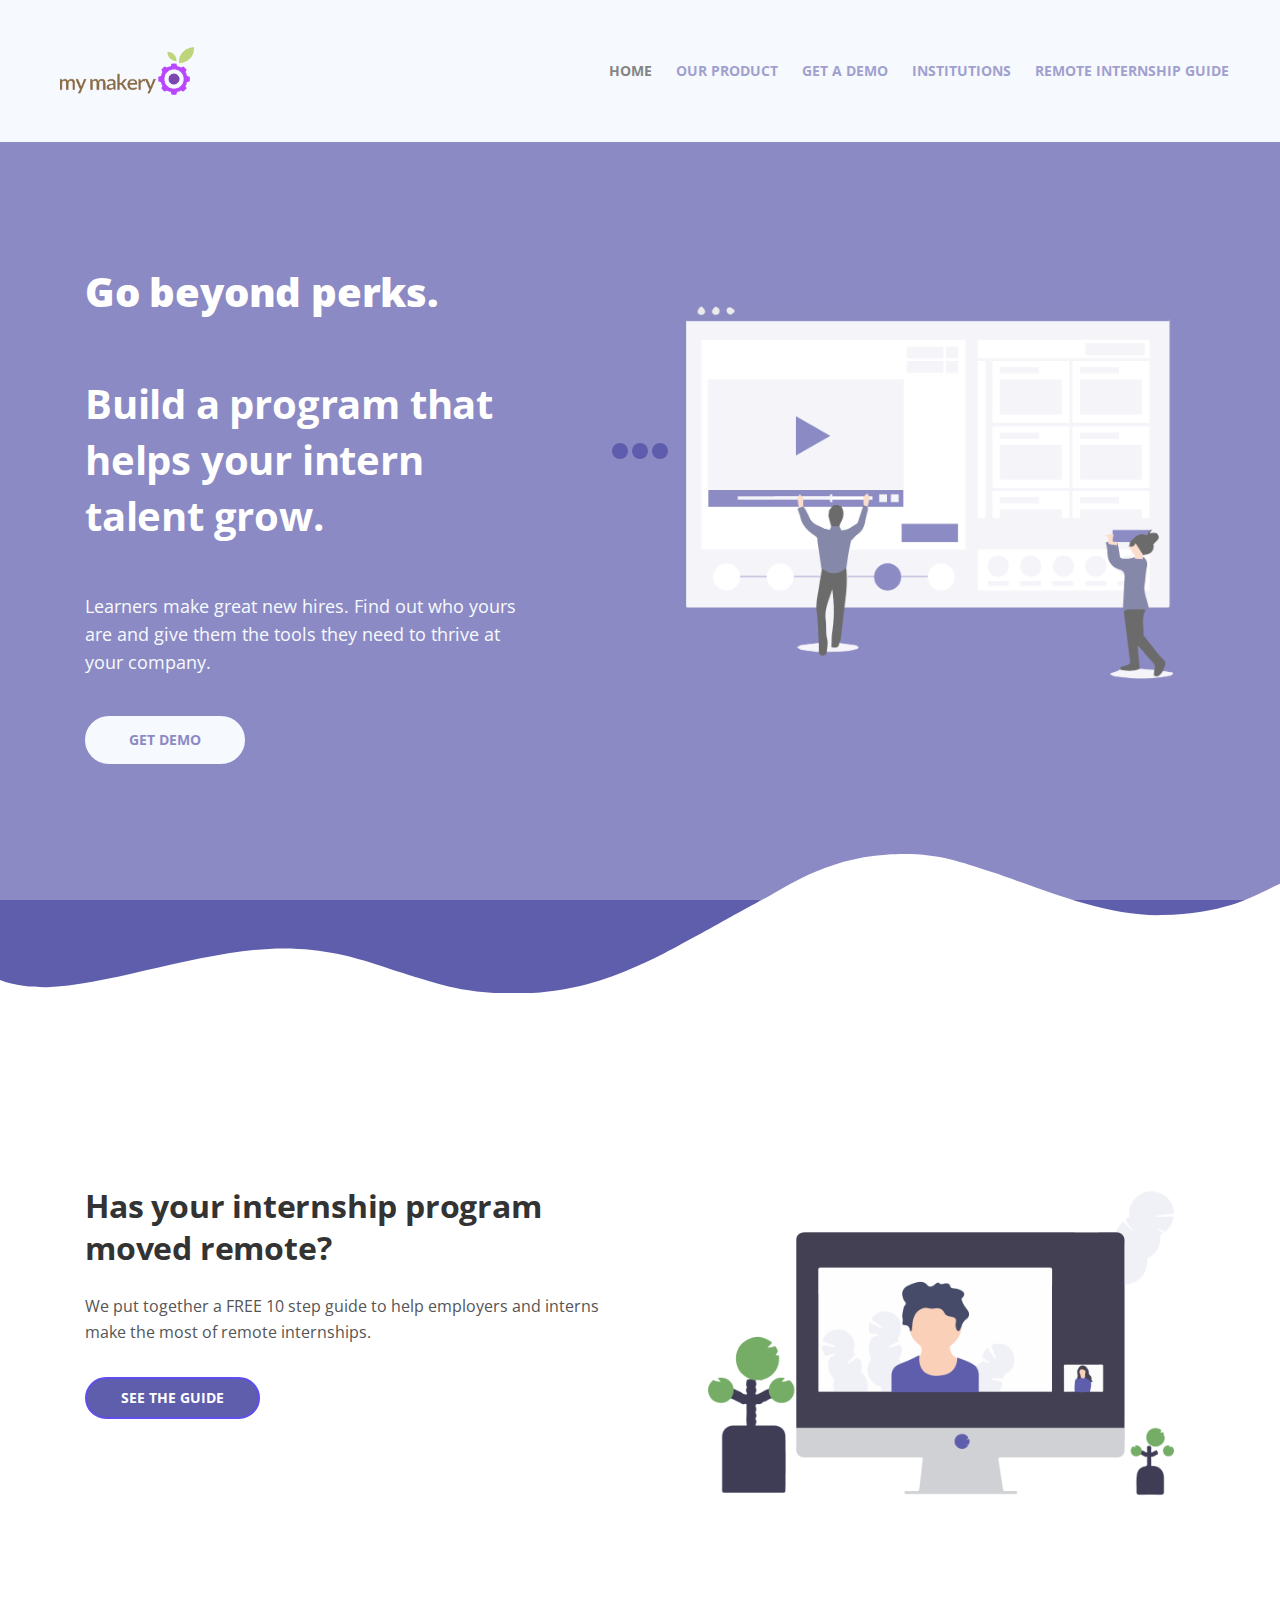
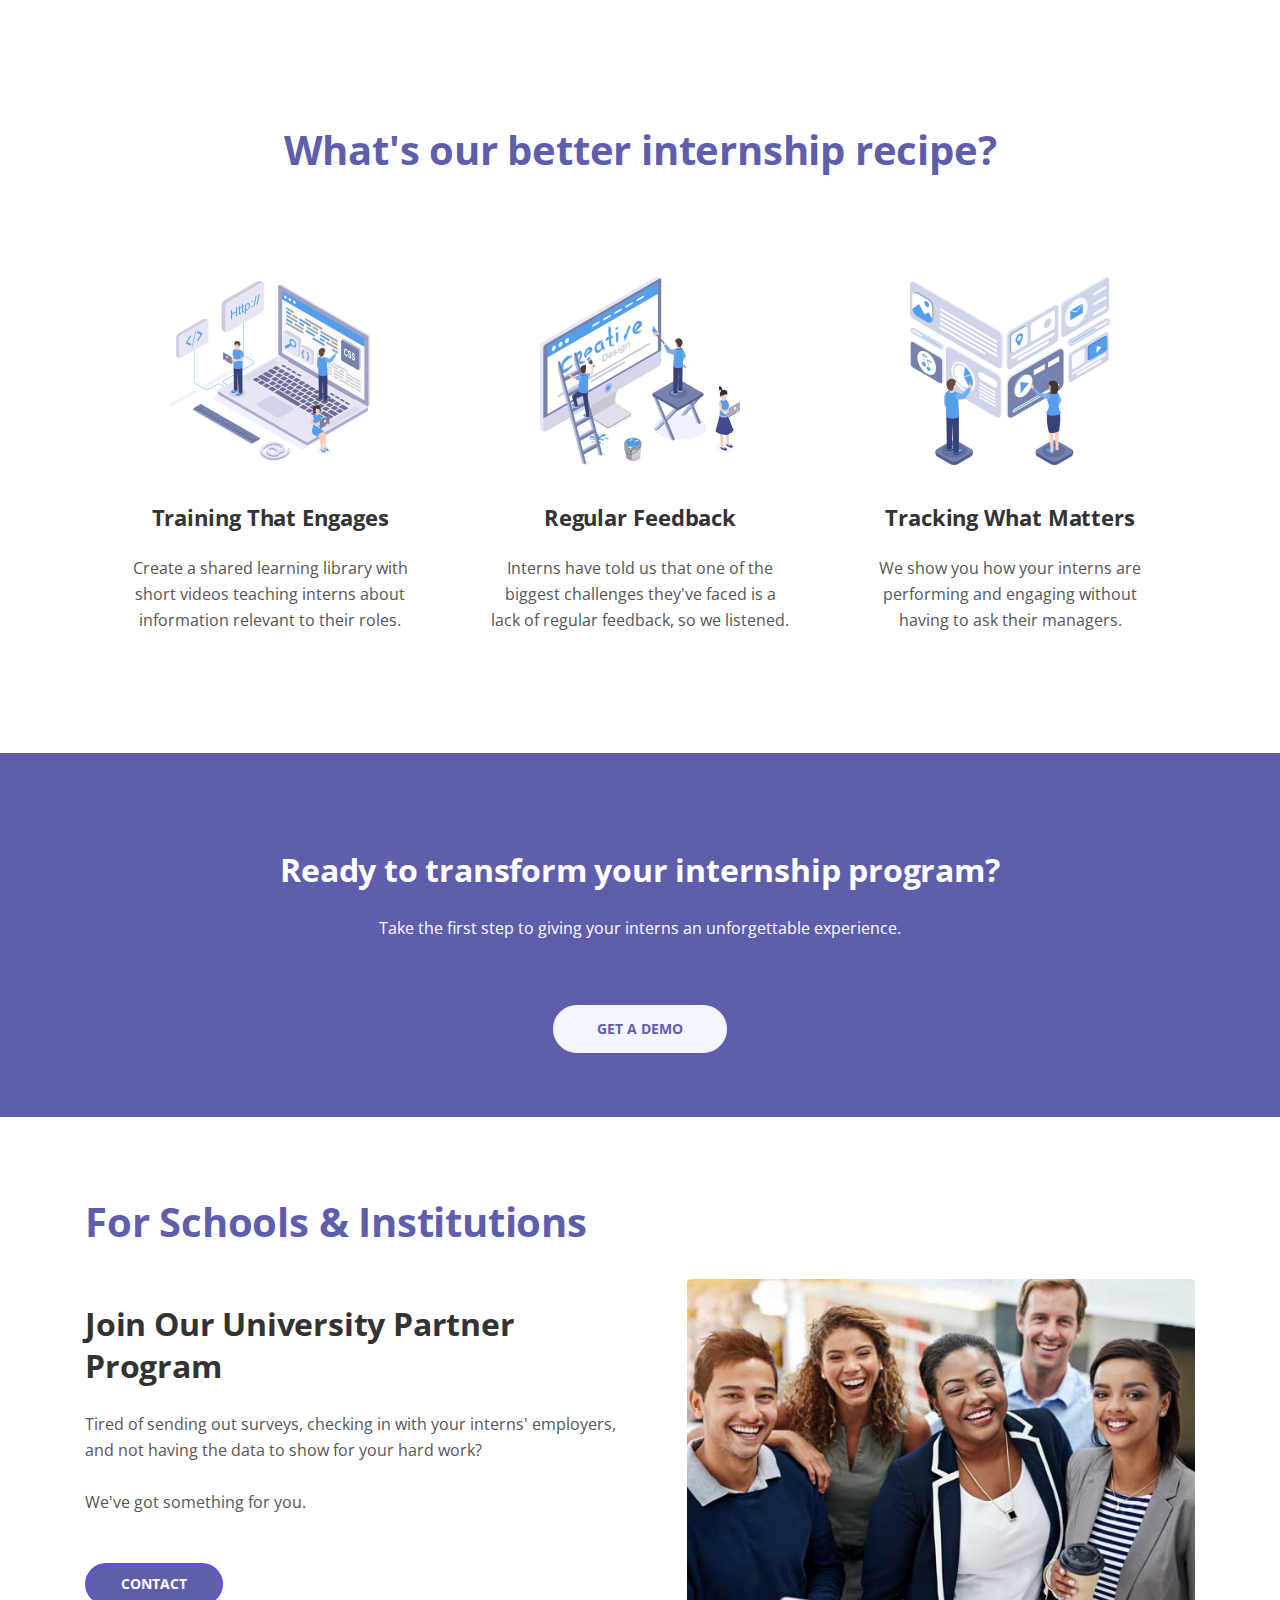
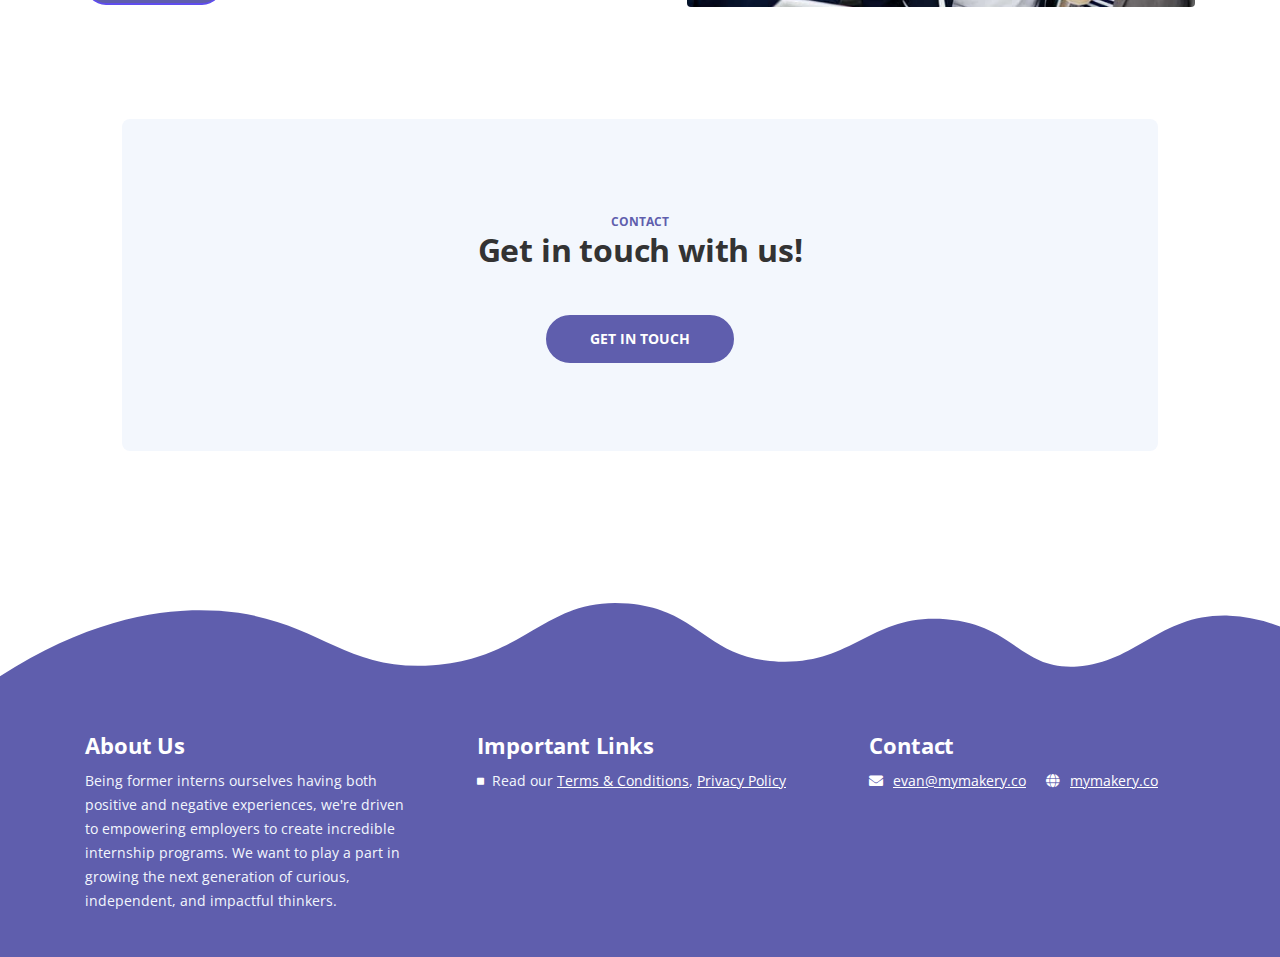
==== commit bd437ca1: "updated header" ====
--- a/index.html
+++ b/index.html
@@ -123,9 +123,9 @@
                                 <br>
                                 <br>
                                 Build a program that helps your intern talent grow.</h1>
-                            <p class="p-large">Supercharge your interns'
-                              learning and never have to chase anyone for feedback
-                              surveys or performance reviews again.</p>
+                            <p class="p-large">Learners make great new hires.
+                            Find out who yours are and give them the tools they need to 
+                            thrive at your company.</p>
                             <a class="btn-solid-lg page-scroll" href="https://share.hsforms.com/1DS69lNYnS2Ka74hAsx1BVg443r6" target="_blank">GET DEMO</a>
                         </div> <!-- end of text-container -->
                     </div> <!-- end of col -->
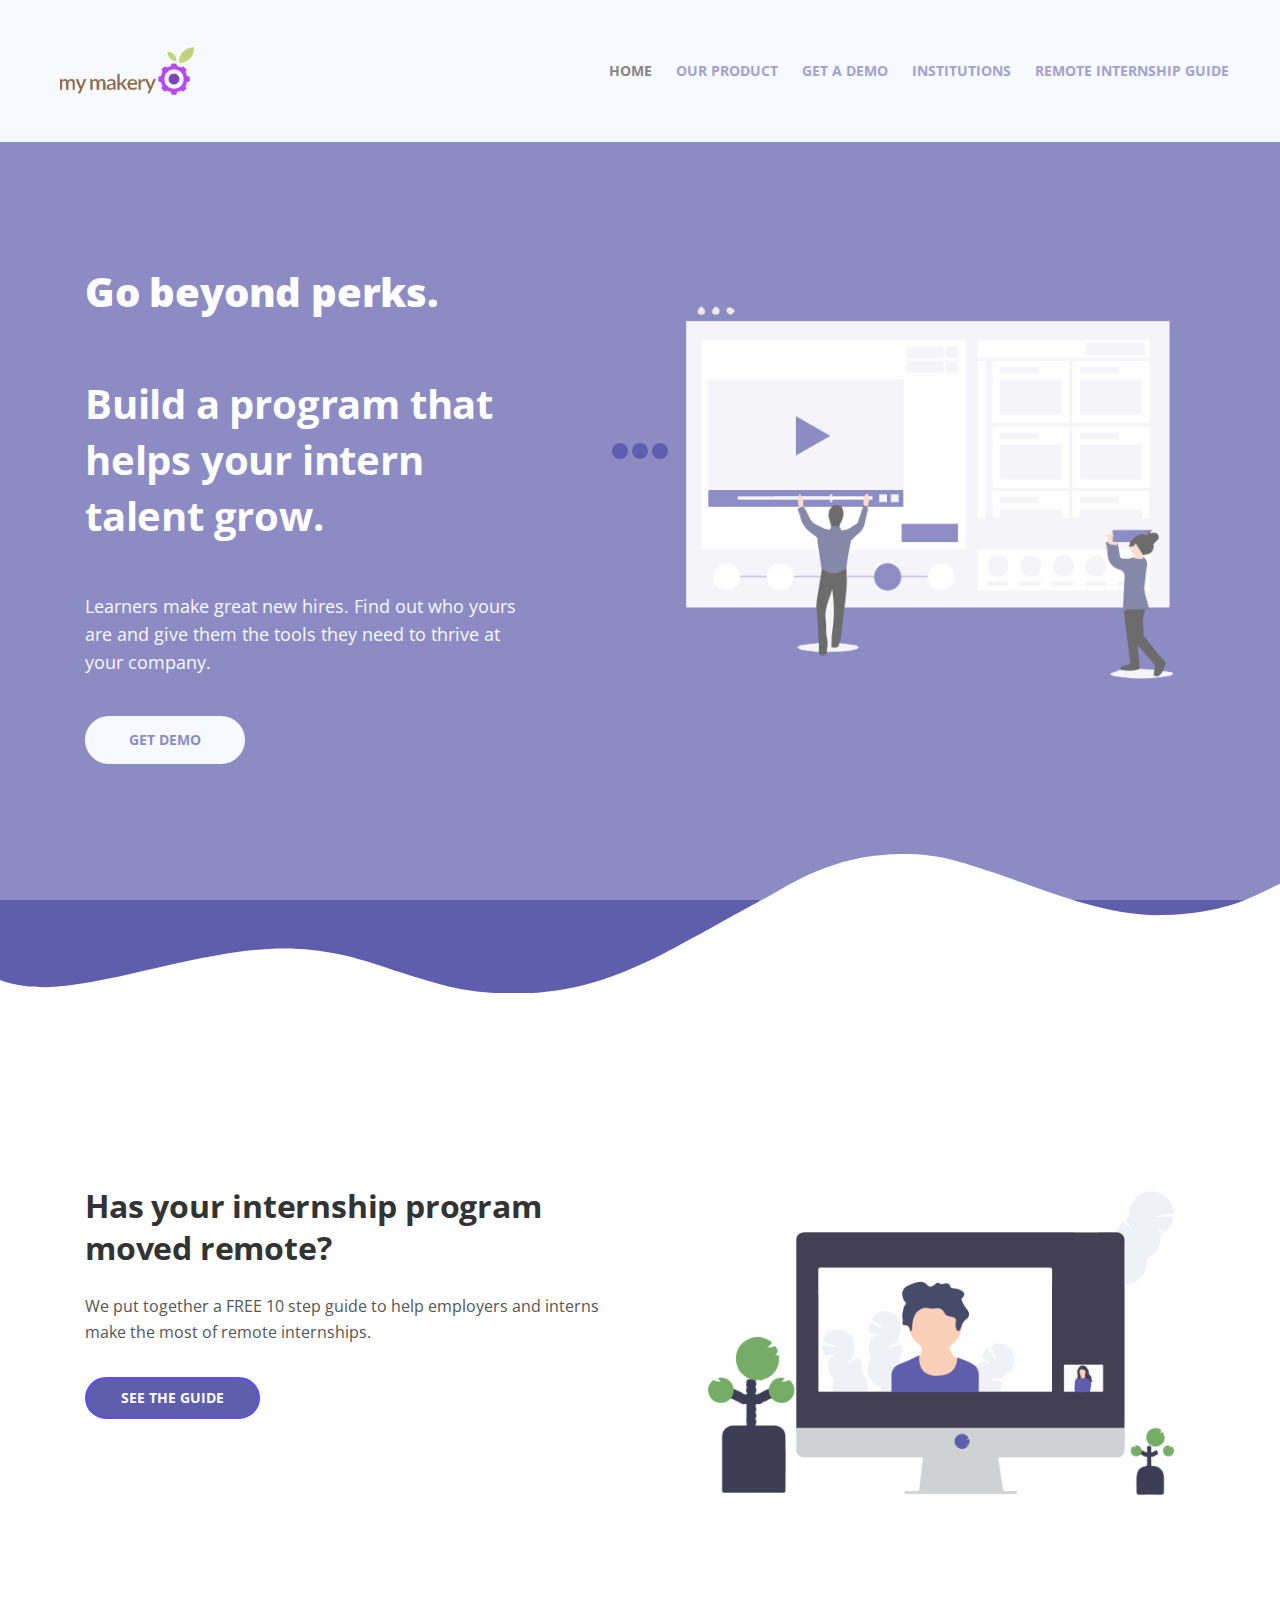
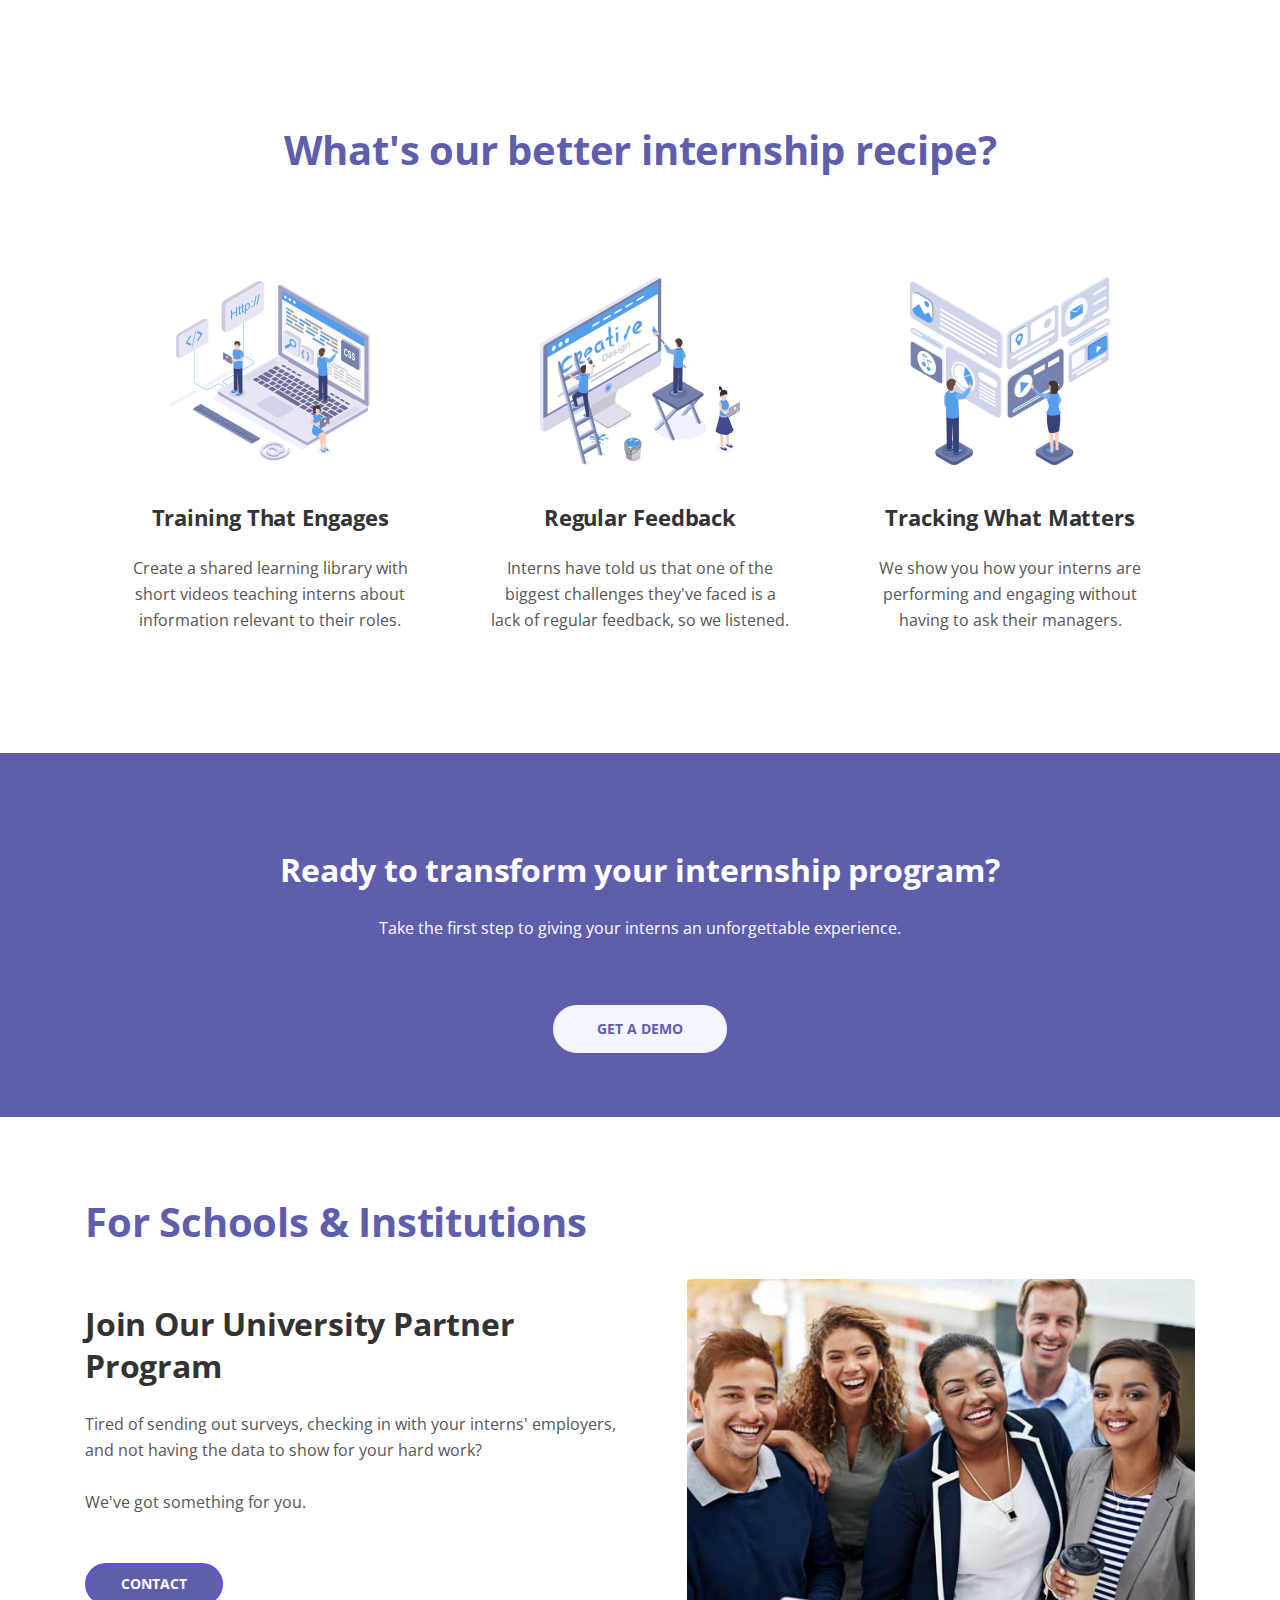
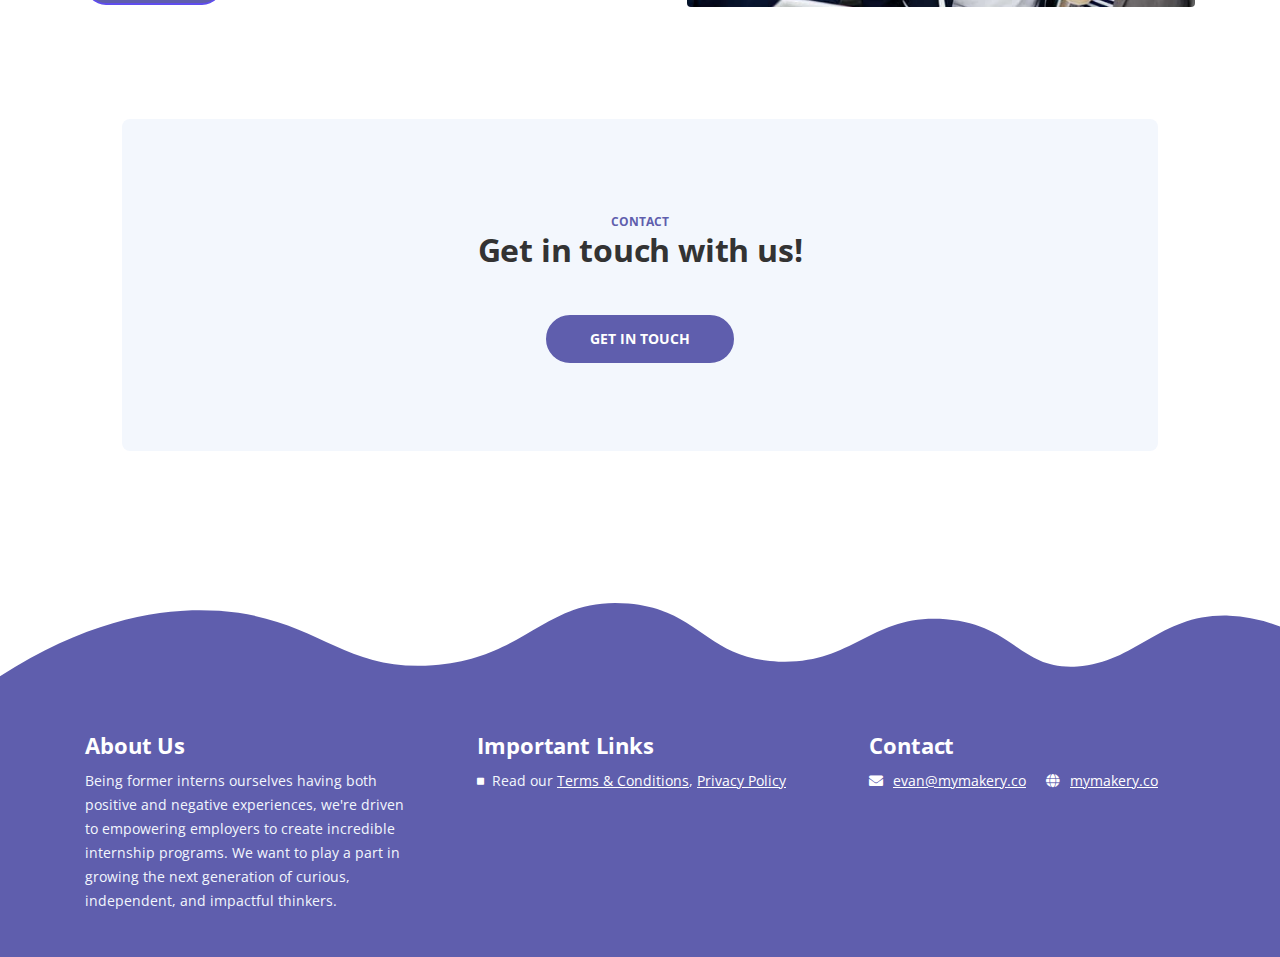
==== commit 74e1a00c: "meta data updates" ====
--- a/index.html
+++ b/index.html
@@ -22,7 +22,7 @@
 	<meta property="og:site_name" content="My Makery" /> <!-- website name -->
 	<meta property="og:site" content="mymakery.co" /> <!-- website link -->
 	<meta property="og:title" content="Build Internships Designed to Help Interns Grow"/> <!-- title shown in the actual shared post -->
-	<meta property="og:description" content="My Makery is a web application that empowers employers to build incredible internship programs without sacrificing their own productivity using project based microlearning. We save HR teams money on recruiting young talent while increasing intern engagement." /> <!-- description shown in the actual shared post -->
+	<meta property="og:description" content="We help companies build incredible remote and in person internship programs. Identify which interns are your super learners without sending out survey and give them the tools they need to thrive at your organization." /> <!-- description shown in the actual shared post -->
 	<meta property="og:image" content="images/Go-Beyond-Perks.png" /> <!-- image link, make sure it's jpg -->
 	<meta property="og:url" content="mymakery.co" /> <!-- where do you want your post to link to -->
 	<meta property="og:type" content="article" />
@@ -124,7 +124,7 @@
                                 <br>
                                 Build a program that helps your intern talent grow.</h1>
                             <p class="p-large">Learners make great new hires.
-                            Find out who yours are and give them the tools they need to 
+                            Find out who yours are and give them the tools they need to
                             thrive at your company.</p>
                             <a class="btn-solid-lg page-scroll" href="https://share.hsforms.com/1DS69lNYnS2Ka74hAsx1BVg443r6" target="_blank">GET DEMO</a>
                         </div> <!-- end of text-container -->
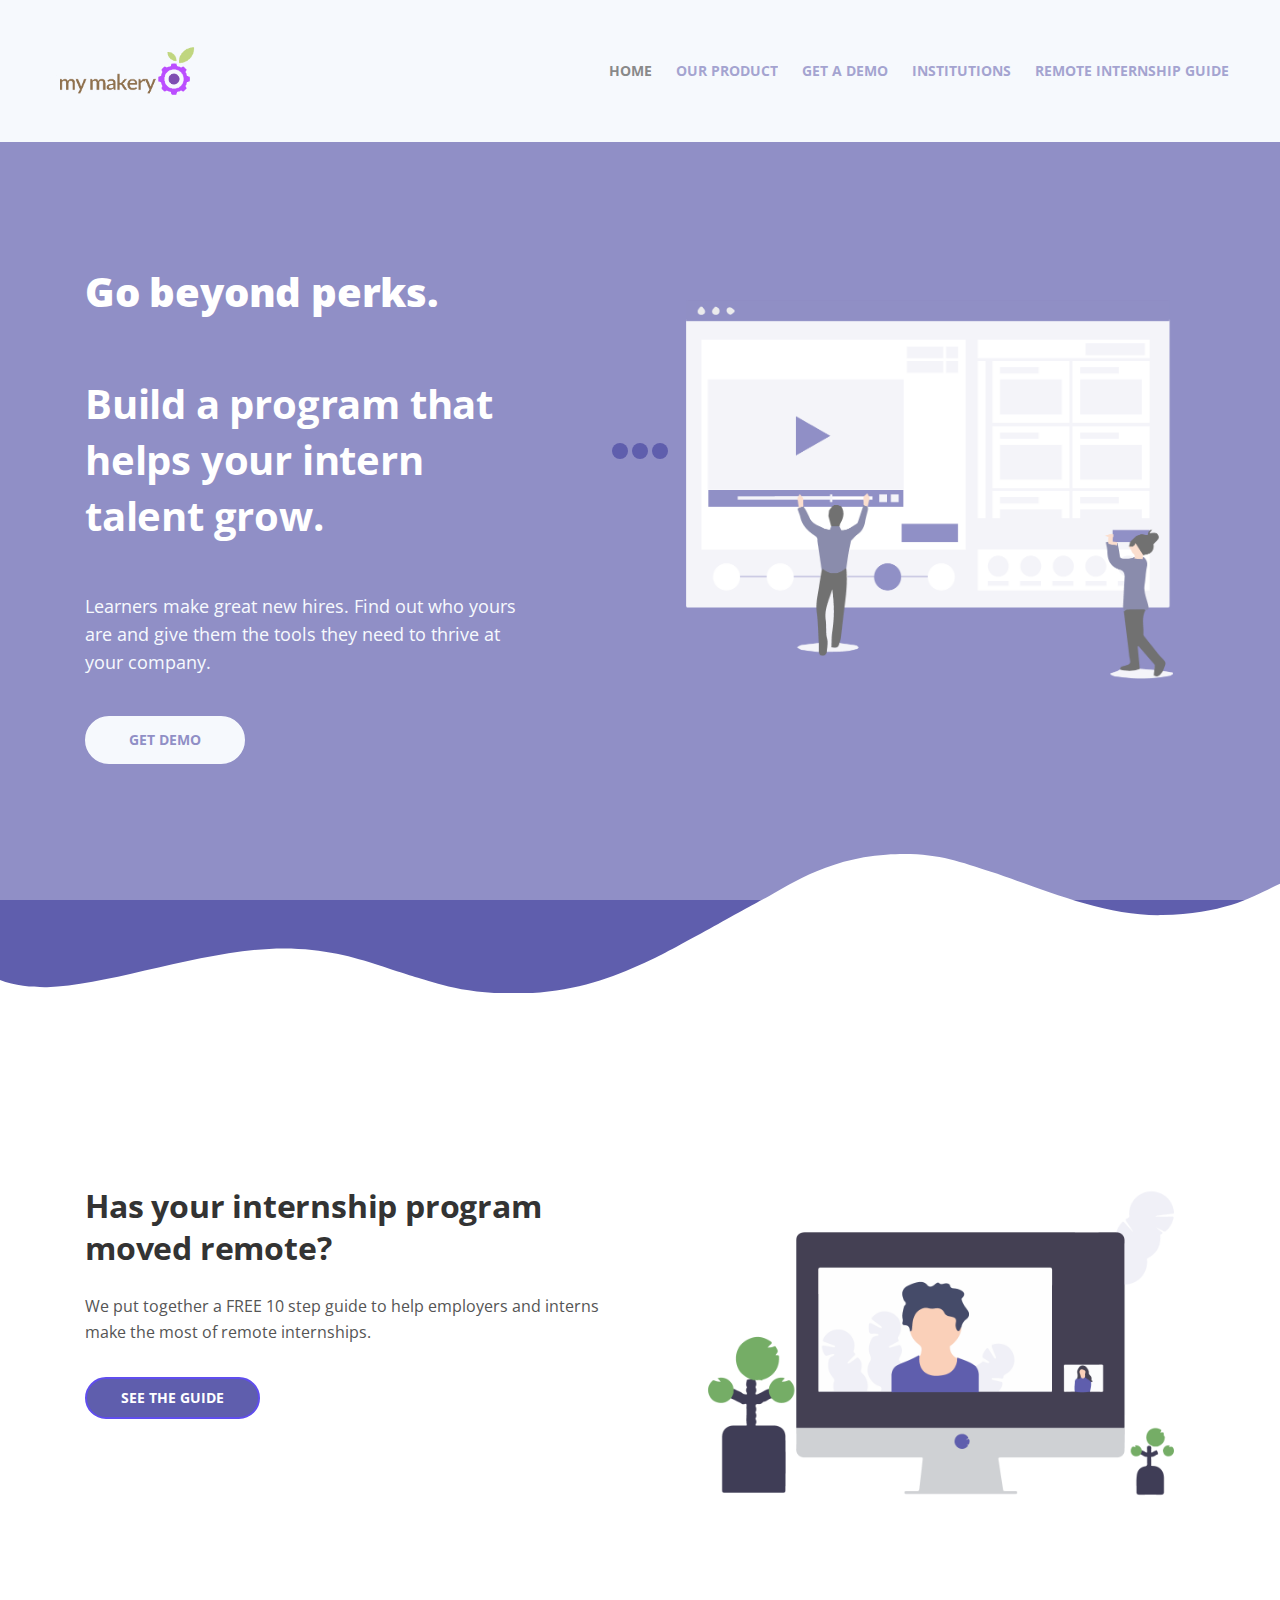
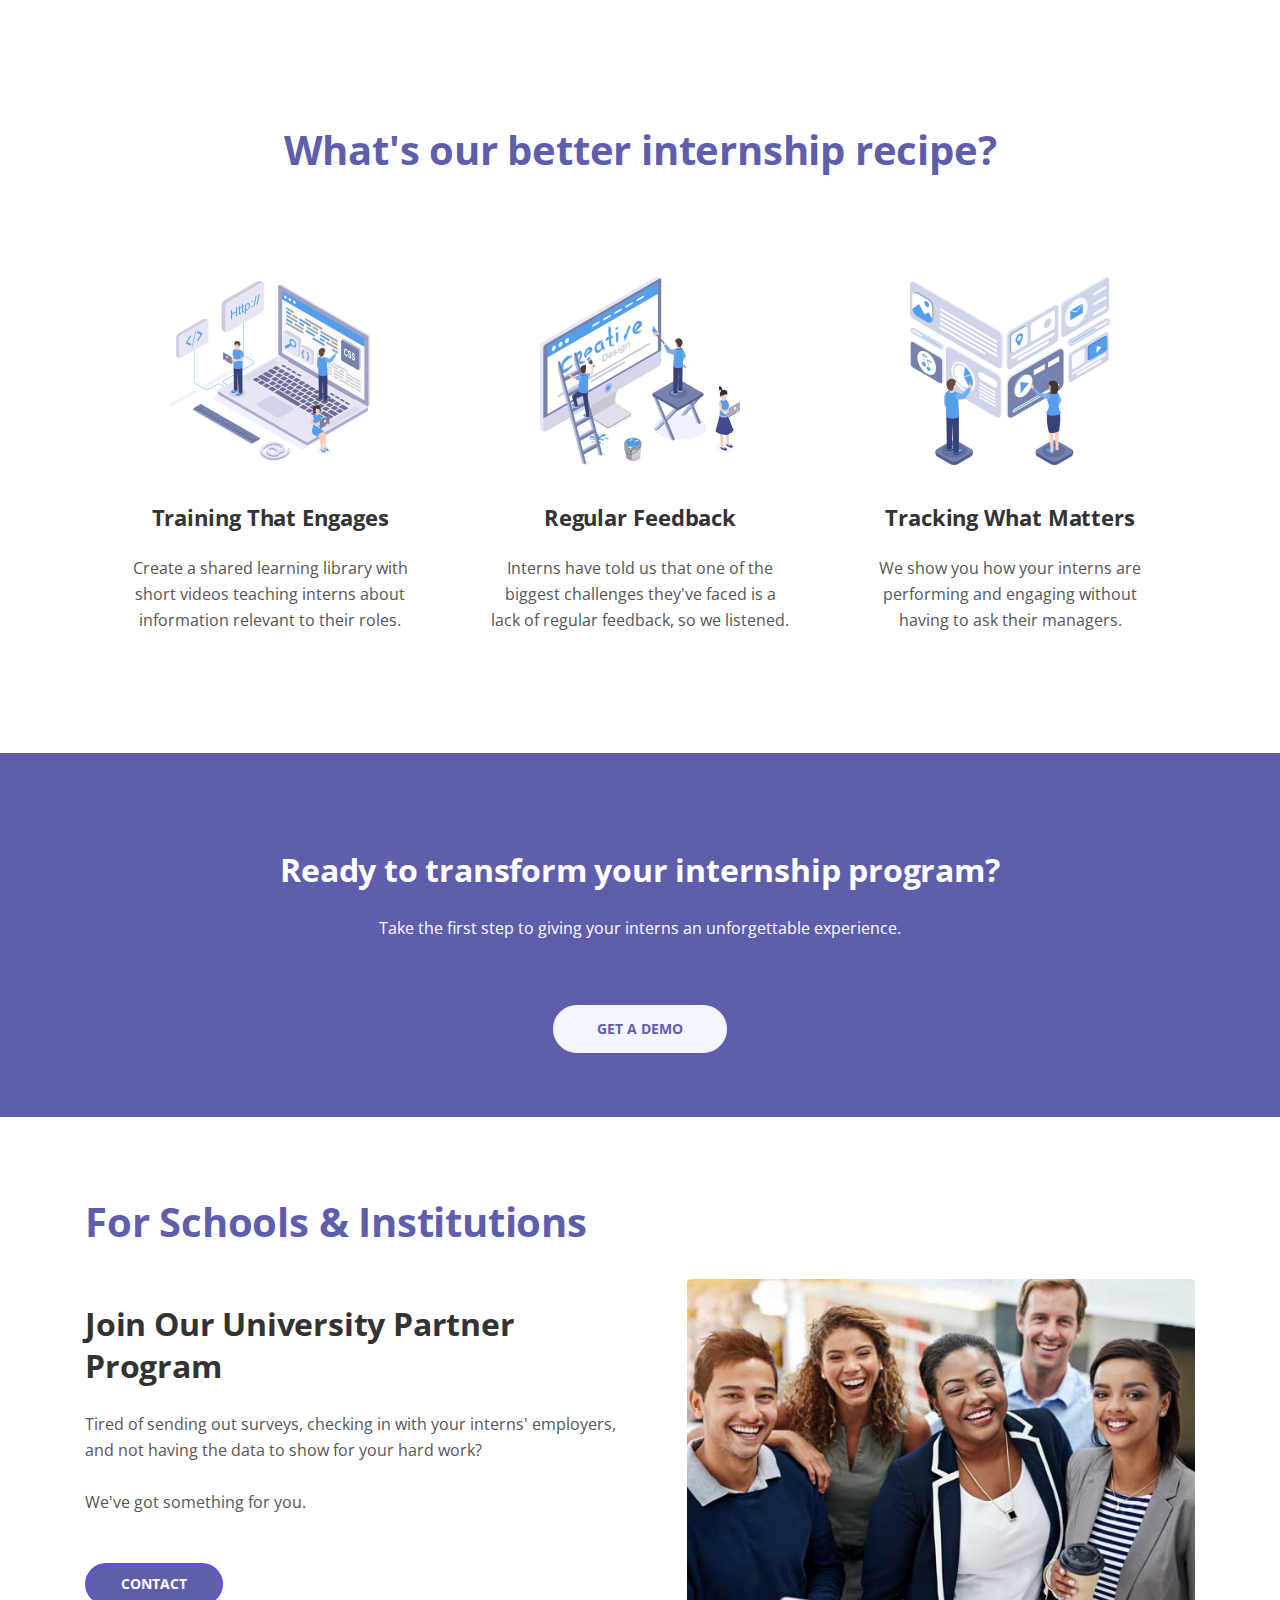
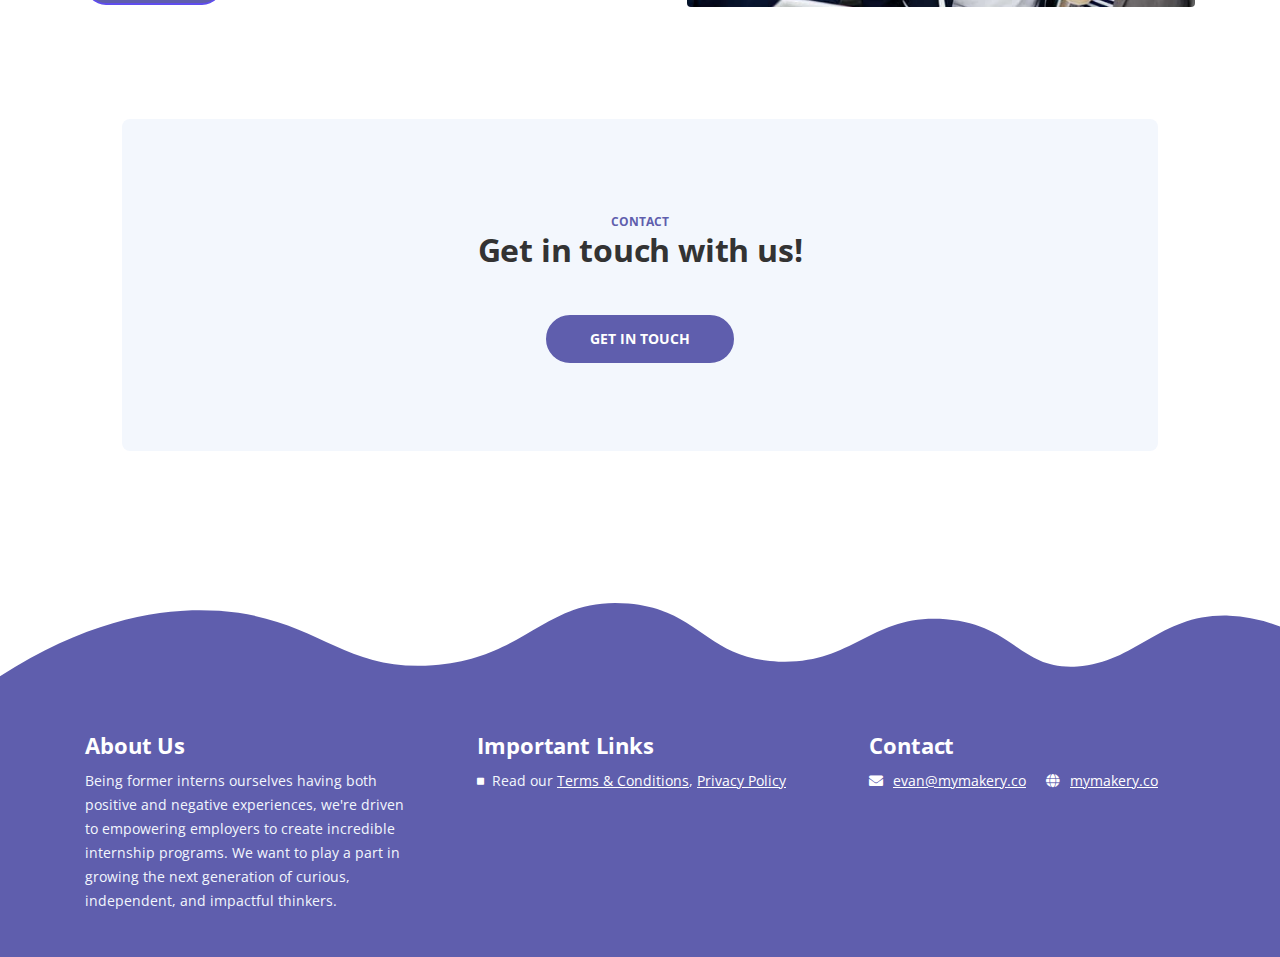
==== commit 730c502c: "meta updates" ====
--- a/index.html
+++ b/index.html
@@ -5,7 +5,7 @@
     <meta name="viewport" content="width=device-width, initial-scale=1, shrink-to-fit=no">
 
     <!-- SEO Meta Tags -->
-    <meta name="description" content="My Makery is a web application that empowers employers to build incredible internship programs without sacrificing their own productivity using project based microlearning. We save HR teams money on recruiting young talent while increasing intern engagement.">
+    <meta name="description" content="We help companies build incredible remote and in person internship programs. Identify which interns are your super learners without sending out surveys and give them the tools they need to thrive at your organization.">
     <meta name="author" content="My Makery">
 
     <!-- Global site tag (gtag.js) - Google Analytics -->
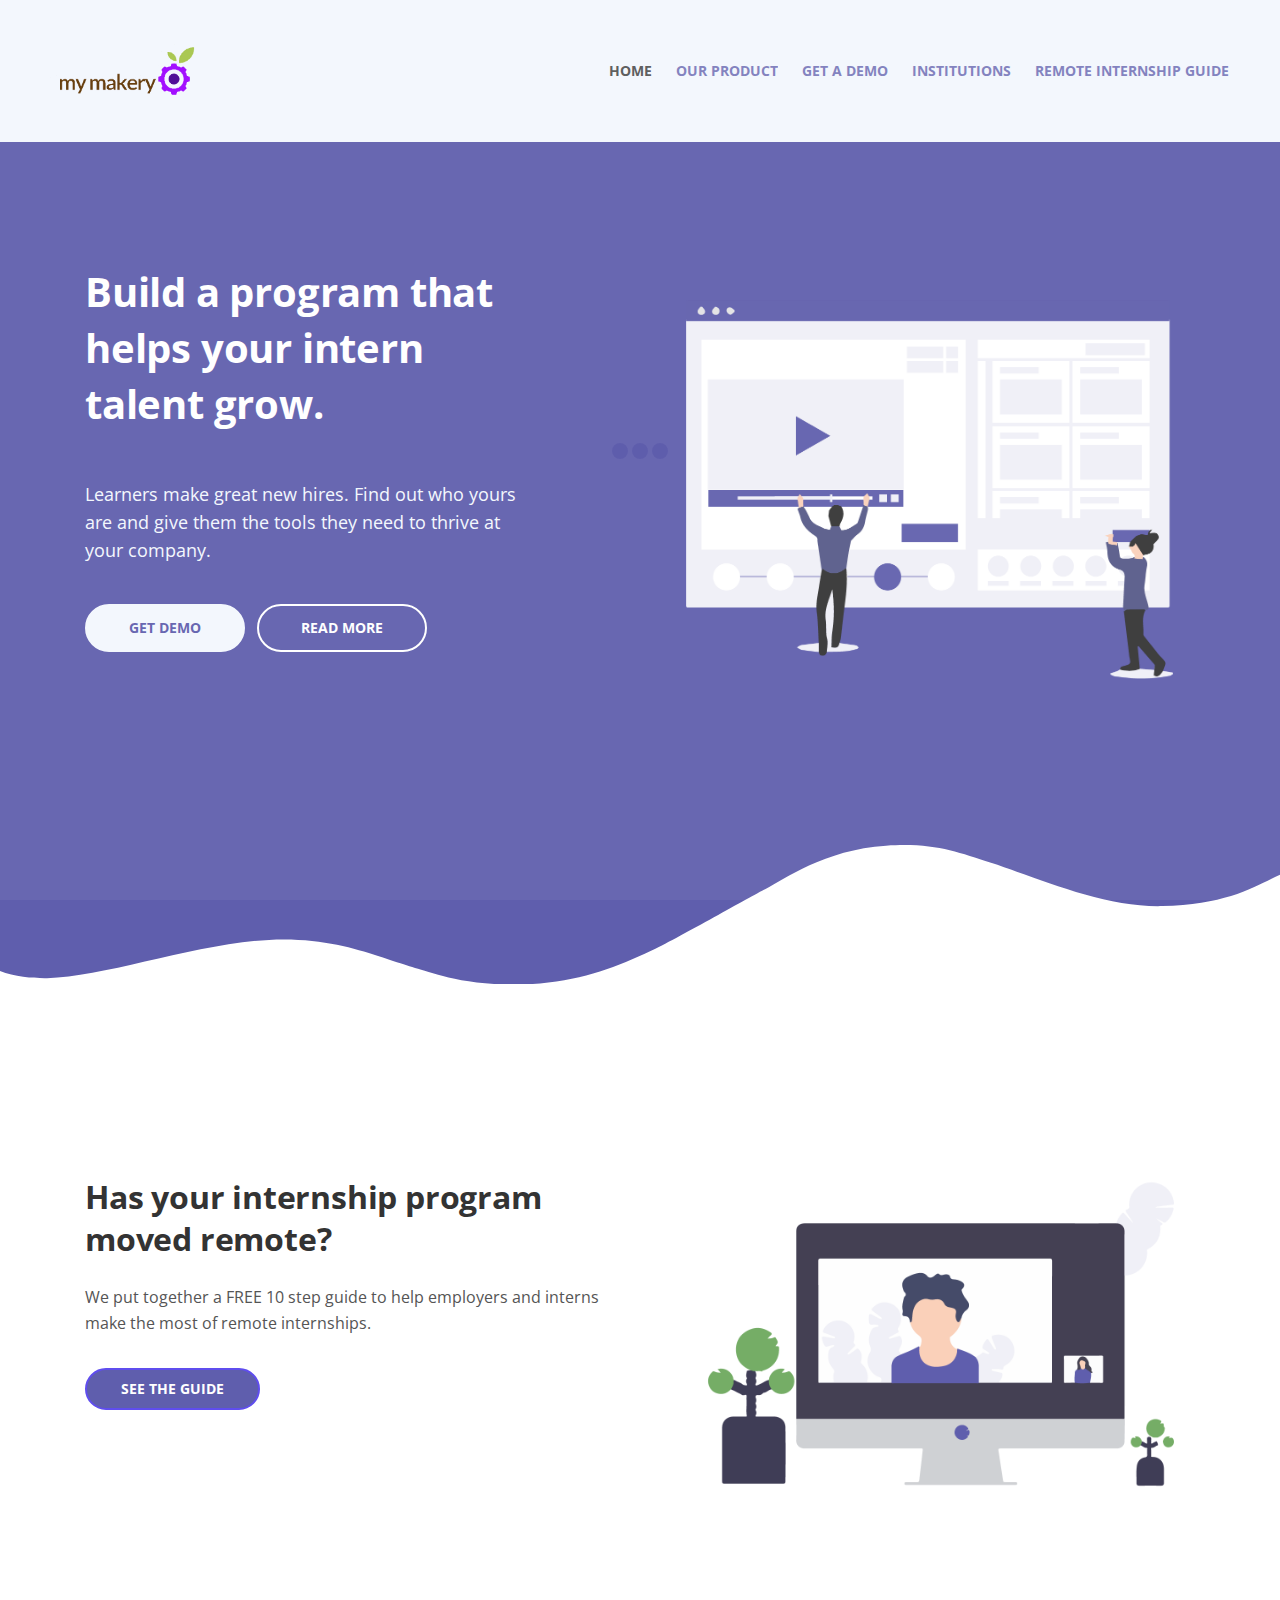
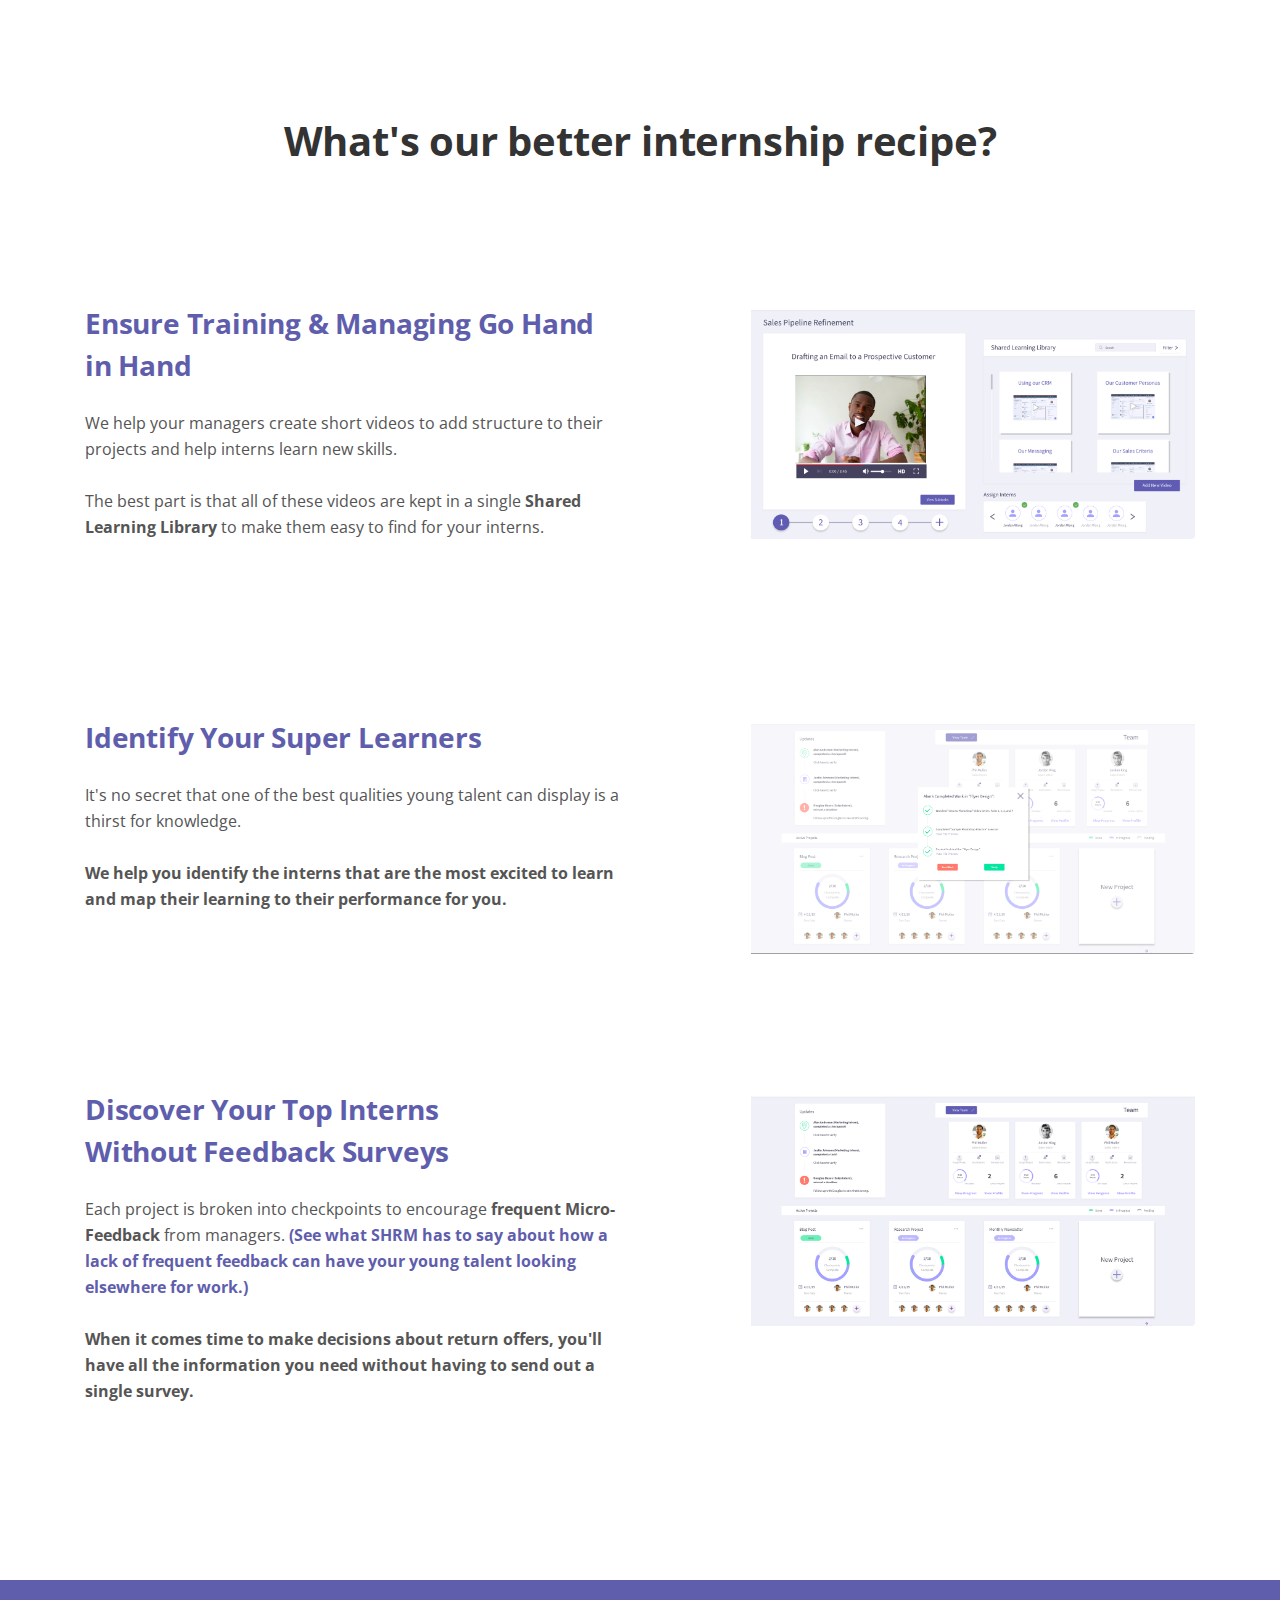
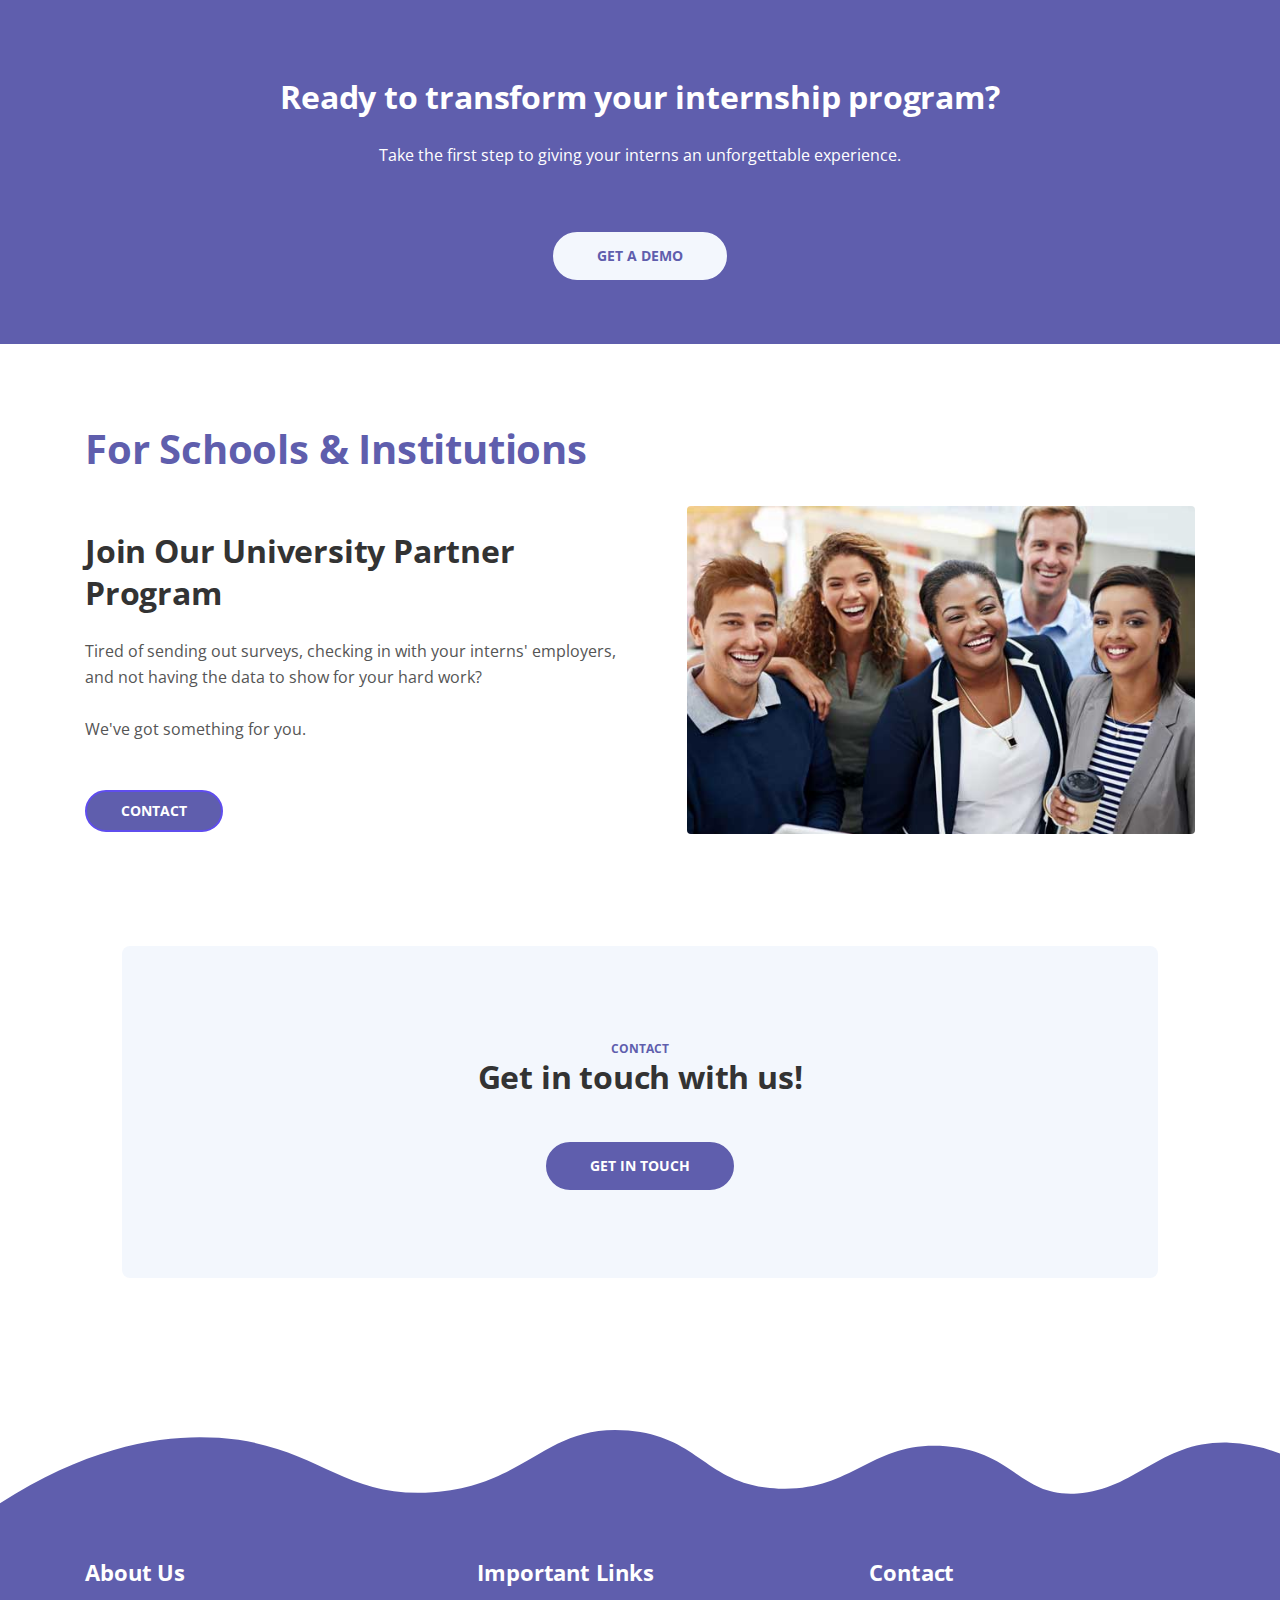
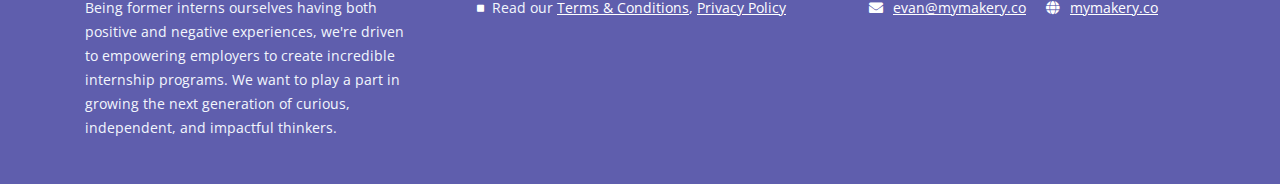
==== commit afbf9055: "index updates to product section" ====
--- a/index.html
+++ b/index.html
@@ -119,14 +119,12 @@
                     <div class="col-lg-6 col-xl-5">
                         <div class="text-container">
                             <!-- ADD CSS FOR THIS -->
-                            <h1><b>Go beyond perks.</b>
-                                <br>
-                                <br>
-                                Build a program that helps your intern talent grow.</h1>
+                            <h1>Build a program that helps your intern talent grow.</h1>
                             <p class="p-large">Learners make great new hires.
                             Find out who yours are and give them the tools they need to
                             thrive at your company.</p>
                             <a class="btn-solid-lg page-scroll" href="https://share.hsforms.com/1DS69lNYnS2Ka74hAsx1BVg443r6" target="_blank">GET DEMO</a>
+                            <a class="btn-solid-lg-clear page-scroll" href="#remote" target="_blank">READ MORE</a>
                         </div> <!-- end of text-container -->
                     </div> <!-- end of col -->
                     <div class="col-lg-6 col-xl-7">
@@ -287,8 +285,8 @@
   </div> -->
     <!-- Intern Tesimonials Section -->
 
-    <!-- Description -->
-    <div id="product" class="cards-1">
+    <!-- Product -->
+    <div id="product" class="product ">
         <div class="container">
             <div class="row">
                 <div class="col-lg-12">
@@ -296,54 +294,68 @@
                     <h1 class="h1-heading">What's our better internship recipe?</h1>
                 </div> <!-- end of col -->
             </div> <!-- end of row -->
-            <div class="row">
-                <div class="col-lg-12">
-
-                    <!-- Card -->
-                    <div class="card">
-                        <div class="card-image">
-                            <img class="img-fluid" src="images/description-1.png" alt="alternative">
-                        </div>
-                        <div class="card-body">
-                            <h4 class="card-title">Training That Engages</h4>
-                            <p>Create a shared learning library with short videos
-                               teaching interns about information relevant to their
-                               roles.</p>
-                        </div>
-                    </div>
-                    <!-- end of card -->
-
-                    <!-- Card -->
-                    <div class="card">
-                        <div class="card-image">
-                            <img class="img-fluid" src="images/description-2.png" alt="alternative">
-                        </div>
-                        <div class="card-body">
-                            <h4 class="card-title">Regular Feedback</h4>
-                            <p>Interns have told us that one of the biggest
-                                challenges they've faced is a lack of regular
-                                feedback, so we listened.</p>
-                        </div>
-                    </div>
-                    <!-- end of card -->
-
-                    <!-- Card -->
-                    <div class="card">
-                        <div class="card-image">
-                            <img class="img-fluid" src="images/description-3.png" alt="alternative">
-                        </div>
-                        <div class="card-body">
-                            <h4 class="card-title">Tracking What Matters</h4>
-                            <p>We show you how your interns are performing
-                               and engaging without having to ask their managers.</p>
-                        </div>
-                    </div>
-                    <!-- end of card -->
-
+            <div class="row product-row">
+                <div class="col-lg-6">
+                    <div class="text-container">
+                        <h2>Ensure Training & Managing Go Hand in Hand</h2>
+                        <p>We help your managers create short videos to add structure
+                            to their projects and help interns learn new skills.
+                            <br><br>
+                            The best part is that all of these videos are kept in
+                            a single <b>Shared Learning Library</b> to make them easy to find
+                            for your interns.</p>
+                    </div> <!-- end of text-container -->
+                </div> <!-- end of col -->
+                <div class="col-lg-6">
+                    <div class="image-container">
+                        <img class="img-fluid rounded" src="images/(Product) Microlearning.png" alt="alternative">
+                    </div> <!-- end of image-container -->
+                </div> <!-- end of col -->
+            </div> <!-- end of row -->
+
+            <div class="row product-row">
+                <div class="col-lg-6">
+                    <div class="text-container">
+                        <h2>Identify Your Super Learners</h2>
+                        <p>It's no secret that one of the best qualities young talent
+                          can display is a thirst for knowledge.
+                          <br><br>
+                          <b>We help you identify the interns that are the most excited
+                          to learn and map their learning to their performance for you.</b></p>
+                    </div> <!-- end of text-container -->
+                </div> <!-- end of col -->
+                <div class="col-lg-6">
+                    <div class="image-container">
+                        <img class="img-fluid rounded" src="images/(Product) Feedback.png" alt="alternative">
+                    </div> <!-- end of image-container -->
+                </div> <!-- end of col -->
+            </div> <!-- end of row -->
+
+            <div class="row product-row">
+                <div class="col-lg-6">
+                    <div class="text-container">
+                        <h2>Discover Your Top Interns <br> Without Feedback Surveys</h2>
+                        <p>Each project is broken into checkpoints to encourage <b>frequent
+                           Micro-Feedback</b> from managers. <b><a class="link" href="https://www.shrm.org/resourcesandtools/hr-topics/behavioral-competencies/global-and-cultural-effectiveness/pages/viewpoint-managing-challenge-constant-feedback-emerging-adult-employees.aspx" target="_blank">
+                           (See what SHRM has to say about
+                           how a lack of frequent feedback can have your young talent
+                           looking elsewhere for work.)</a></b>
+                           <br><br>
+                           <b>When it comes time to make decisions about return offers, you'll
+                           have all the information you need without having to send out a single survey.</b></p>
+                    </div> <!-- end of text-container -->
+                </div> <!-- end of col -->
+                <div class="col-lg-6">
+                    <div class="image-container">
+                        <img class="img-fluid rounded" src="images/(Product) Tracking.png" alt="alternative">
+                    </div> <!-- end of image-container -->
                 </div> <!-- end of col -->
             </div> <!-- end of row -->
         </div> <!-- end of container -->
-    </div> <!-- end of cards-1 -->
+    </div>
+    <!-- end of product -->
+
+
     <!-- end of description -->
 
    <!-- Call to Action -->
@@ -1009,5 +1021,22 @@
     <!-- Start of HubSpot Embed Code -->
     <script type="text/javascript" id="hs-script-loader" async defer src="//js.hs-scripts.com/6909954.js"></script>
     <!-- End of HubSpot Embed Code -->
+
+    <!--LinkedIn Insight Tag -->
+    <script type="text/javascript">
+    _linkedin_partner_id = "2055626";
+    window._linkedin_data_partner_ids = window._linkedin_data_partner_ids || [];
+    window._linkedin_data_partner_ids.push(_linkedin_partner_id);
+    </script><script type="text/javascript">
+    (function(){var s = document.getElementsByTagName("script")[0];
+    var b = document.createElement("script");
+    b.type = "text/javascript";b.async = true;
+    b.src = "https://snap.licdn.com/li.lms-analytics/insight.min.js";
+    s.parentNode.insertBefore(b, s);})();
+    </script>
+    <noscript>
+    <img height="1" width="1" style="display:none;" alt="" src="https://px.ads.linkedin.com/collect/?pid=2055626&fmt=gif" />
+    </noscript>
+    <!-- End of LinkedIn Insight Tag -->
 </body>
 </html>
--- a/css/styles.css
+++ b/css/styles.css
@@ -179,8 +179,26 @@
 	transition: all 0.2s;
 }
 
+.btn-solid-lg-clear {
+	display: inline-block;
+	padding: 1.375rem 2.625rem 1.375rem 2.625rem;
+	border: 0.125rem solid #fff;
+	border-radius: 2rem;
+	background-color: #5F5EAD;
+	color: #fff;
+	font: 700 0.875rem/0 "Open Sans", sans-serif;
+	text-decoration: none;
+	transition: all 0.2s;
+}
+
 .btn-solid-lg:hover {
 	background-color: transparent;
+	color: #5F5EAD;
+	text-decoration: none;
+}
+
+.btn-solid-lg-clear:hover {
+	background-color: #fff;
 	color: #5F5EAD;
 	text-decoration: none;
 }
@@ -1321,6 +1339,72 @@
 	margin-left: 0.625rem;
 }
 
+/***********************/
+/*     04.3. Product     */
+/***********************/
+.product {
+	padding-top: 5rem;
+	padding-bottom: 3rem;
+}
+
+.product h1 {
+	color:#333;
+  text-align: center;
+  padding-bottom: 5rem;
+}
+
+.product h2 {
+	padding-top: 3rem;
+  font-size: 1.75rem;
+  color: #5f5ead;
+}
+
+.product p {
+	padding-top: 1rem;
+	padding-bottom: 2rem;
+}
+
+.product img {
+  padding-top: 2rem;
+  padding-left: 4rem;
+}
+
+.product .link {
+  color: #5F5EAD;
+  font-weight: bold;
+  text-decoration: none;
+}
+
+.product .link:hover {
+  text-decoration: underline;
+}
+
+.product .image-container {
+  padding-top: 1.5rem;
+  padding-left: 2.0rem;
+}
+
+.product .text-container {
+  padding-left: 0rem;
+}
+
+.product .list-unstyled {
+	margin-bottom: 1.375rem;
+}
+
+.product .list-unstyled .fas {
+	color: #5F5EAD;
+	font-size: 0.5rem;
+	line-height: 1.625rem;
+}
+
+.product .list-unstyled .media-body {
+	margin-left: 0.625rem;
+}
+
+.product-row {
+  padding-bottom: 5rem;
+}
 
 /*********************/
 /*     10. Video     */
